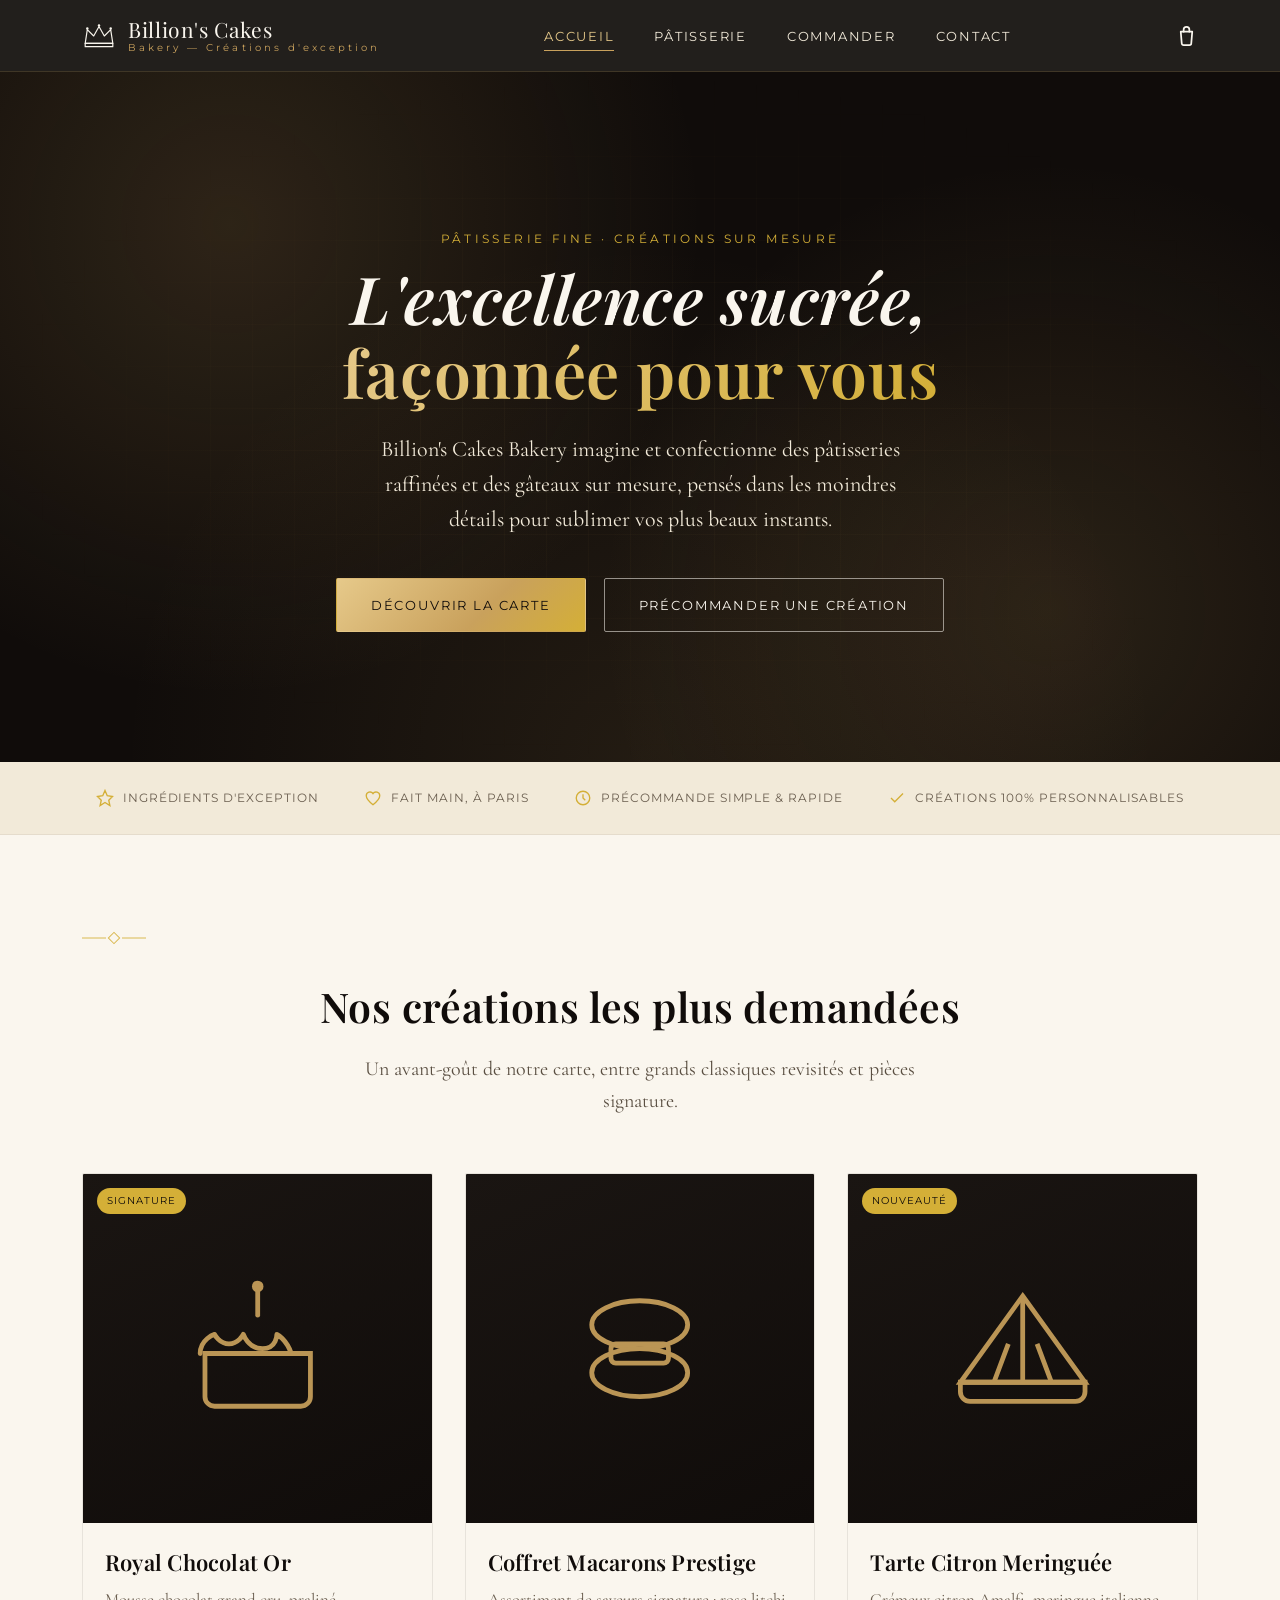
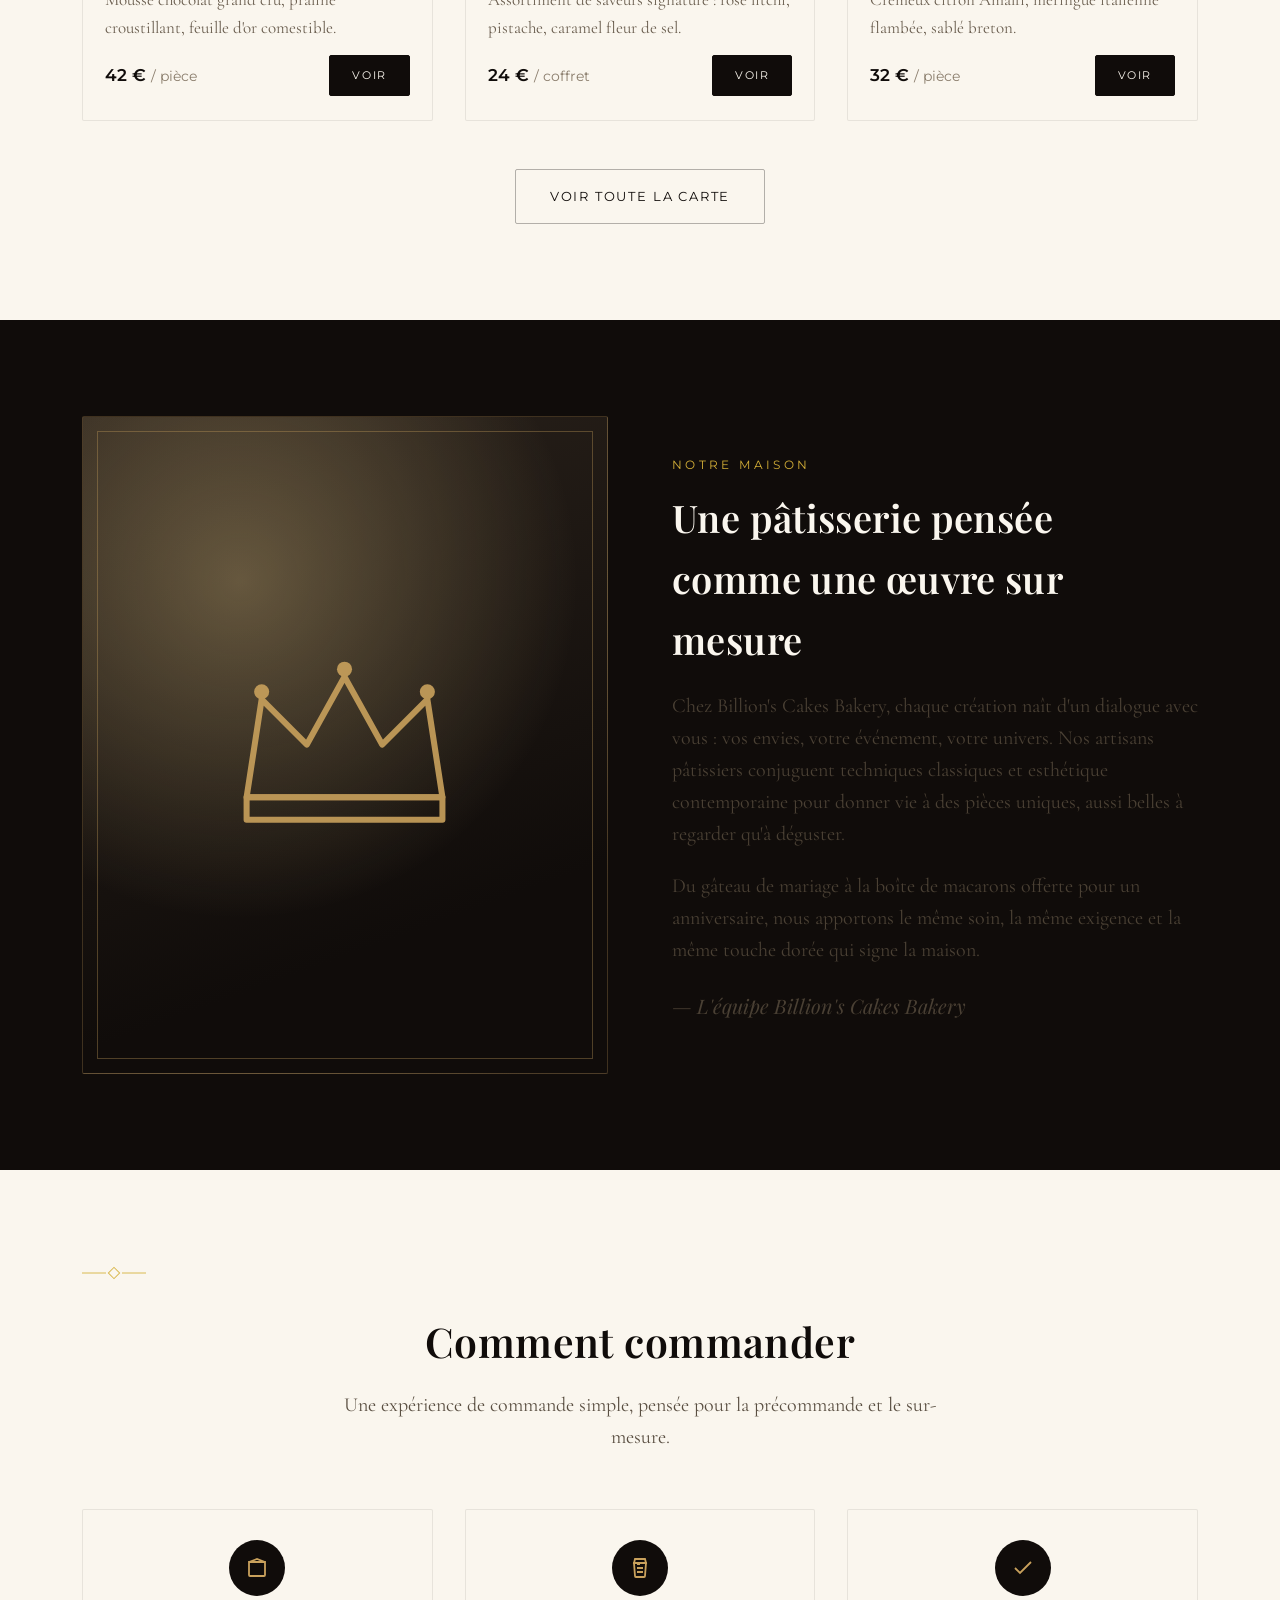
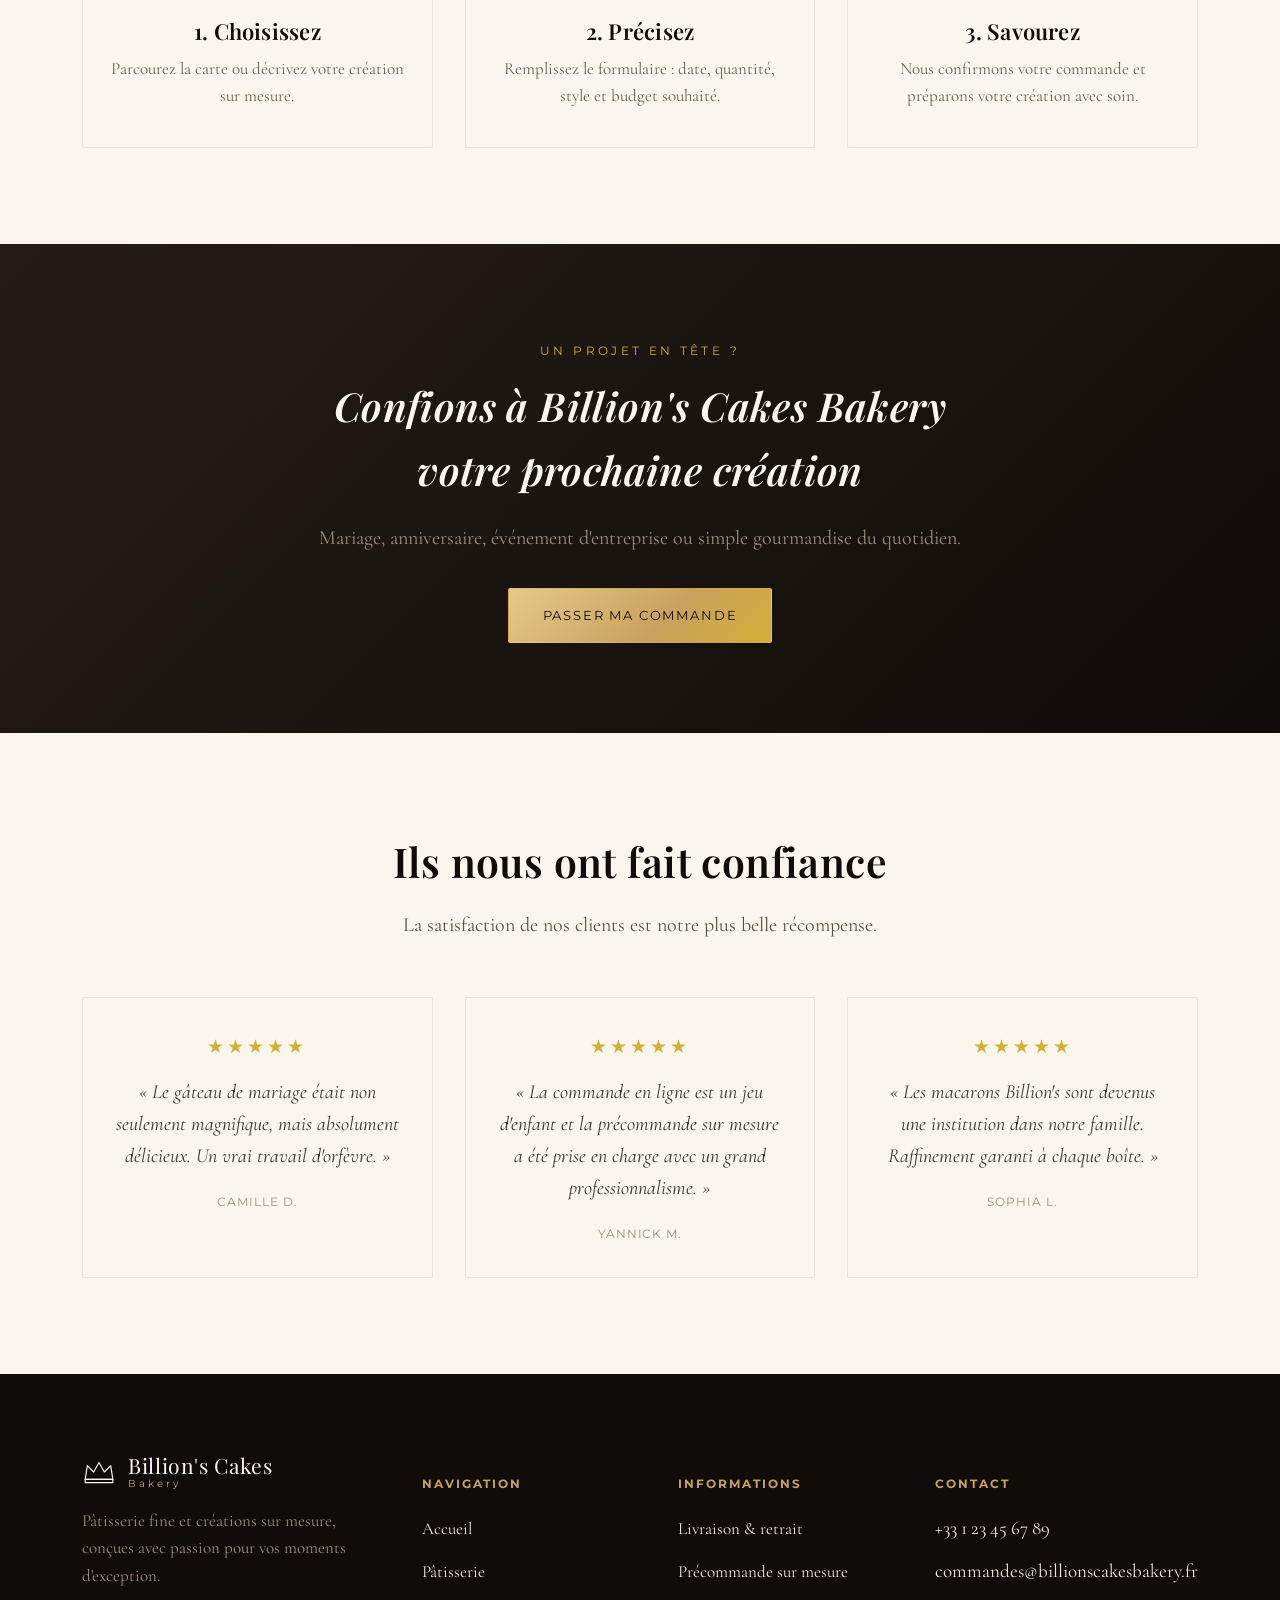
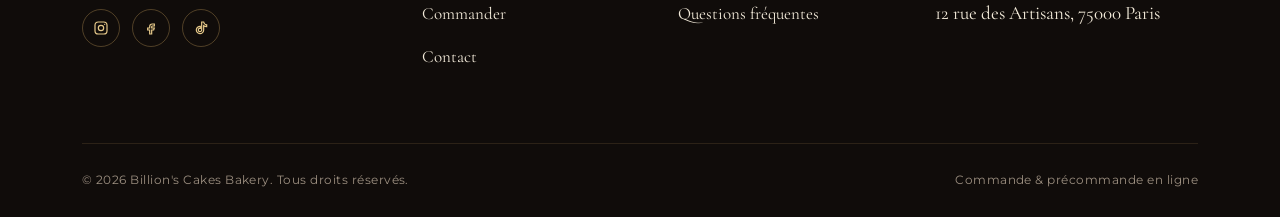
==== index.html @ 83501230 "Création du site Billion's Cakes Bakery Site vitrine et de commande en ligne élégant (noir/or) pour " ====
<!DOCTYPE html>
<html lang="fr">
<head>
<meta charset="UTF-8">
<meta name="viewport" content="width=device-width, initial-scale=1.0">
<title>Billion's Cakes Bakery — Pâtisserie fine & créations sur mesure</title>
<meta name="description" content="Billion's Cakes Bakery : pâtisserie fine, gâteaux sur mesure et précommandes en ligne. Élégance, raffinement et savoir-faire artisanal.">
<link rel="icon" href="data:image/svg+xml,<svg xmlns=%22http://www.w3.org/2000/svg%22 viewBox=%220 0 64 64%22><rect width=%2264%22 height=%2264%22 rx=%2212%22 fill=%22%23100c0a%22/><path d=%22M12 40 15 22l10 10 7-16 7 16 10-10 3 18%22 fill=%22none%22 stroke=%22%23c9a15c%22 stroke-width=%223%22 stroke-linejoin=%22round%22/></svg>">
<link rel="stylesheet" href="css/style.css">
</head>
<body>

<header class="site-header">
  <nav class="nav">
    <a href="index.html" class="logo">
      <svg viewBox="0 0 64 64" fill="none" stroke="currentColor" stroke-width="2.2" stroke-linejoin="round" stroke-linecap="round">
        <path d="M6 46 10 20l12 12 10-18 10 18 12-12 4 26z"/>
        <path d="M6 46h52v6H6z"/>
        <circle cx="10" cy="18" r="2.3" fill="currentColor" stroke="none"/>
        <circle cx="32" cy="12" r="2.3" fill="currentColor" stroke="none"/>
        <circle cx="54" cy="18" r="2.3" fill="currentColor" stroke="none"/>
      </svg>
      <span class="logo-text">Billion's Cakes<span>Bakery — Créations d'exception</span></span>
    </a>
    <ul class="nav-links">
      <li><a href="index.html" class="active">Accueil</a></li>
      <li><a href="menu.html">Pâtisserie</a></li>
      <li><a href="commande.html">Commander</a></li>
      <li><a href="contact.html">Contact</a></li>
    </ul>
    <div class="nav-actions">
      <a href="commande.html" class="cart-link" aria-label="Voir mon panier">
        <svg viewBox="0 0 24 24" fill="none" stroke="currentColor" stroke-width="1.8" stroke-linecap="round" stroke-linejoin="round"><path d="M6 8h12l-1 12a2 2 0 0 1-2 2H9a2 2 0 0 1-2-2L6 8z"/><path d="M9 8V6a3 3 0 0 1 6 0v2"/></svg>
        <span class="cart-badge" data-cart-badge>0</span>
      </a>
      <button class="nav-toggle" aria-label="Ouvrir le menu">
        <svg viewBox="0 0 24 24" fill="none" stroke="currentColor" stroke-width="1.8" stroke-linecap="round"><path d="M4 6h16M4 12h16M4 18h16"/></svg>
      </button>
    </div>
  </nav>
</header>

<section class="hero">
  <div class="hero-inner">
    <span class="eyebrow">Pâtisserie fine · Créations sur mesure</span>
    <h1>L'excellence sucrée,<br><em>façonnée pour vous</em></h1>
    <p class="lead">Billion's Cakes Bakery imagine et confectionne des pâtisseries raffinées et des gâteaux sur mesure, pensés dans les moindres détails pour sublimer vos plus beaux instants.</p>
    <div class="hero-actions">
      <a href="menu.html" class="btn btn-or">Découvrir la carte</a>
      <a href="commande.html" class="btn btn-outline">Précommander une création</a>
    </div>
  </div>
</section>

<div class="trust-bar">
  <div class="container">
    <span class="trust-item">
      <svg viewBox="0 0 24 24" fill="none" stroke="currentColor" stroke-width="1.8"><path d="M12 2 15 9l7 1-5 5 1.5 7L12 18l-6.5 4L7 15 2 10l7-1z"/></svg>
      Ingrédients d'exception
    </span>
    <span class="trust-item">
      <svg viewBox="0 0 24 24" fill="none" stroke="currentColor" stroke-width="1.8"><path d="M12 21c-5-4-9-7.5-9-12a5 5 0 0 1 9-3 5 5 0 0 1 9 3c0 4.5-4 8-9 12z"/></svg>
      Fait main, à Paris
    </span>
    <span class="trust-item">
      <svg viewBox="0 0 24 24" fill="none" stroke="currentColor" stroke-width="1.8"><circle cx="12" cy="12" r="9"/><path d="M12 7v5l3 3"/></svg>
      Précommande simple &amp; rapide
    </span>
    <span class="trust-item">
      <svg viewBox="0 0 24 24" fill="none" stroke="currentColor" stroke-width="1.8"><path d="m4 12 5 5L20 6"/></svg>
      Créations 100% personnalisables
    </span>
  </div>
</div>

<section>
  <div class="container">
    <svg class="flourish" viewBox="0 0 64 14" fill="none" stroke="currentColor" stroke-width="1"><line x1="0" y1="7" x2="24" y2="7"/><rect x="28" y="3" width="8" height="8" transform="rotate(45 32 7)"/><line x1="40" y1="7" x2="64" y2="7"/></svg>
    <h2 class="section-title">Nos créations les plus demandées</h2>
    <p class="section-sub">Un avant-goût de notre carte, entre grands classiques revisités et pièces signature.</p>
    <div class="grid-produits" id="grille-accueil">
      <article class="carte-produit">
        <div class="produit-visuel">
          <span class="produit-tag">Signature</span>
          <svg viewBox="0 0 64 64" fill="none" stroke="currentColor" stroke-width="2"><path d="M10 34h44v18a4 4 0 0 1-4 4H14a4 4 0 0 1-4-4V34z"/><path d="M8 34c0-6 6-8 6-8s2 4 6 4 6-4 6-4 2 6 8 6 6-6 6-6 4 2 6 8" stroke-linecap="round" stroke-linejoin="round"/><path d="M32 18V8" stroke-linecap="round"/><circle cx="32" cy="6" r="2.4" fill="currentColor" stroke="none"/></svg>
        </div>
        <div class="produit-corps">
          <h3>Royal Chocolat Or</h3>
          <p class="produit-desc">Mousse chocolat grand cru, praliné croustillant, feuille d'or comestible.</p>
          <div class="produit-pied">
            <span class="produit-prix">42 € <small style="font-weight:400;color:#8a7d6c;">/ pièce</small></span>
            <a href="menu.html" class="btn btn-noir btn-sm">Voir</a>
          </div>
        </div>
      </article>
      <article class="carte-produit">
        <div class="produit-visuel">
          <svg viewBox="0 0 64 64" fill="none" stroke="currentColor" stroke-width="2"><ellipse cx="32" cy="22" rx="20" ry="10"/><rect x="20" y="30" width="24" height="8" rx="2"/><ellipse cx="32" cy="42" rx="20" ry="10"/></svg>
        </div>
        <div class="produit-corps">
          <h3>Coffret Macarons Prestige</h3>
          <p class="produit-desc">Assortiment de saveurs signature : rose litchi, pistache, caramel fleur de sel.</p>
          <div class="produit-pied">
            <span class="produit-prix">24 € <small style="font-weight:400;color:#8a7d6c;">/ coffret</small></span>
            <a href="menu.html" class="btn btn-noir btn-sm">Voir</a>
          </div>
        </div>
      </article>
      <article class="carte-produit">
        <div class="produit-visuel">
          <span class="produit-tag">Nouveauté</span>
          <svg viewBox="0 0 64 64" fill="none" stroke="currentColor" stroke-width="2"><path d="M32 10 58 46H6L32 10z"/><path d="M6 46h52v4a4 4 0 0 1-4 4H10a4 4 0 0 1-4-4v-4z"/><path d="M32 10v36M20 46l6-16M44 46l-6-16"/></svg>
        </div>
        <div class="produit-corps">
          <h3>Tarte Citron Meringuée</h3>
          <p class="produit-desc">Crémeux citron Amalfi, meringue italienne flambée, sablé breton.</p>
          <div class="produit-pied">
            <span class="produit-prix">32 € <small style="font-weight:400;color:#8a7d6c;">/ pièce</small></span>
            <a href="menu.html" class="btn btn-noir btn-sm">Voir</a>
          </div>
        </div>
      </article>
    </div>
    <div style="text-align:center; margin-top:48px;">
      <a href="menu.html" class="btn btn-outline" style="border-color:rgba(16,12,10,0.3); color:#100c0a;">Voir toute la carte</a>
    </div>
  </div>
</section>

<section class="section-noir">
  <div class="container about-grid">
    <div class="about-visual">
      <svg viewBox="0 0 64 64" fill="none" stroke="currentColor" stroke-width="1.6" stroke-linejoin="round" stroke-linecap="round">
        <path d="M6 46 10 20l12 12 10-18 10 18 12-12 4 26z"/>
        <path d="M6 46h52v6H6z"/>
        <circle cx="10" cy="18" r="2" fill="currentColor" stroke="none"/>
        <circle cx="32" cy="12" r="2" fill="currentColor" stroke="none"/>
        <circle cx="54" cy="18" r="2" fill="currentColor" stroke="none"/>
      </svg>
    </div>
    <div class="about-text">
      <span class="eyebrow">Notre maison</span>
      <h2>Une pâtisserie pensée<br>comme une œuvre sur mesure</h2>
      <p>Chez Billion's Cakes Bakery, chaque création naît d'un dialogue avec vous : vos envies, votre événement, votre univers. Nos artisans pâtissiers conjuguent techniques classiques et esthétique contemporaine pour donner vie à des pièces uniques, aussi belles à regarder qu'à déguster.</p>
      <p>Du gâteau de mariage à la boîte de macarons offerte pour un anniversaire, nous apportons le même soin, la même exigence et la même touche dorée qui signe la maison.</p>
      <p class="signature">— L'équipe Billion's Cakes Bakery</p>
    </div>
  </div>
</section>

<section>
  <div class="container">
    <svg class="flourish" viewBox="0 0 64 14" fill="none" stroke="currentColor" stroke-width="1"><line x1="0" y1="7" x2="24" y2="7"/><rect x="28" y="3" width="8" height="8" transform="rotate(45 32 7)"/><line x1="40" y1="7" x2="64" y2="7"/></svg>
    <h2 class="section-title">Comment commander</h2>
    <p class="section-sub">Une expérience de commande simple, pensée pour la précommande et le sur-mesure.</p>
    <div class="grid-produits">
      <article class="carte-produit" style="text-align:center;">
        <div class="produit-corps" style="align-items:center;">
          <div style="width:56px;height:56px;border-radius:50%;background:var(--noir);display:flex;align-items:center;justify-content:center;margin:8px auto 18px;">
            <svg viewBox="0 0 24 24" width="24" height="24" fill="none" stroke="#c9a15c" stroke-width="1.8"><path d="M4 6h16v13a1 1 0 0 1-1 1H5a1 1 0 0 1-1-1V6z"/><path d="M4 6l8-3 8 3"/></svg>
          </div>
          <h3>1. Choisissez</h3>
          <p class="produit-desc">Parcourez la carte ou décrivez votre création sur mesure.</p>
        </div>
      </article>
      <article class="carte-produit" style="text-align:center;">
        <div class="produit-corps" style="align-items:center;">
          <div style="width:56px;height:56px;border-radius:50%;background:var(--noir);display:flex;align-items:center;justify-content:center;margin:8px auto 18px;">
            <svg viewBox="0 0 24 24" width="24" height="24" fill="none" stroke="#c9a15c" stroke-width="1.8"><path d="M9 12h6M9 16h6M9 8h3"/><path d="M7 3h10l1 4H6l1-4z"/><path d="M6 7h12l-1 13a1 1 0 0 1-1 1H8a1 1 0 0 1-1-1L6 7z"/></svg>
          </div>
          <h3>2. Précisez</h3>
          <p class="produit-desc">Remplissez le formulaire : date, quantité, style et budget souhaité.</p>
        </div>
      </article>
      <article class="carte-produit" style="text-align:center;">
        <div class="produit-corps" style="align-items:center;">
          <div style="width:56px;height:56px;border-radius:50%;background:var(--noir);display:flex;align-items:center;justify-content:center;margin:8px auto 18px;">
            <svg viewBox="0 0 24 24" width="24" height="24" fill="none" stroke="#c9a15c" stroke-width="1.8"><path d="m4 12 5 5L20 6"/></svg>
          </div>
          <h3>3. Savourez</h3>
          <p class="produit-desc">Nous confirmons votre commande et préparons votre création avec soin.</p>
        </div>
      </article>
    </div>
  </div>
</section>

<section class="cta-band">
  <div class="container">
    <span class="eyebrow">Un projet en tête ?</span>
    <h2>Confions à Billion's Cakes Bakery<br>votre prochaine création</h2>
    <p>Mariage, anniversaire, événement d'entreprise ou simple gourmandise du quotidien.</p>
    <a href="commande.html" class="btn btn-or">Passer ma commande</a>
  </div>
</section>

<section>
  <div class="container">
    <h2 class="section-title">Ils nous ont fait confiance</h2>
    <p class="section-sub">La satisfaction de nos clients est notre plus belle récompense.</p>
    <div class="temoignages">
      <div class="temoignage">
        <div class="etoiles">★★★★★</div>
        <p>« Le gâteau de mariage était non seulement magnifique, mais absolument délicieux. Un vrai travail d'orfèvre. »</p>
        <div class="auteur">Camille D.</div>
      </div>
      <div class="temoignage">
        <div class="etoiles">★★★★★</div>
        <p>« La commande en ligne est un jeu d'enfant et la précommande sur mesure a été prise en charge avec un grand professionnalisme. »</p>
        <div class="auteur">Yannick M.</div>
      </div>
      <div class="temoignage">
        <div class="etoiles">★★★★★</div>
        <p>« Les macarons Billion's sont devenus une institution dans notre famille. Raffinement garanti à chaque boîte. »</p>
        <div class="auteur">Sophia L.</div>
      </div>
    </div>
  </div>
</section>

<footer class="site-footer">
  <div class="container">
    <div class="footer-grid">
      <div class="footer-brand">
        <a href="index.html" class="logo">
          <svg viewBox="0 0 64 64" fill="none" stroke="currentColor" stroke-width="2.2" stroke-linejoin="round" stroke-linecap="round">
            <path d="M6 46 10 20l12 12 10-18 10 18 12-12 4 26z"/>
            <path d="M6 46h52v6H6z"/>
          </svg>
          <span class="logo-text">Billion's Cakes<span>Bakery</span></span>
        </a>
        <p>Pâtisserie fine et créations sur mesure, conçues avec passion pour vos moments d'exception.</p>
        <div class="footer-social">
          <a href="#" aria-label="Instagram"><svg viewBox="0 0 24 24" fill="none" stroke="currentColor" stroke-width="1.8"><rect x="3" y="3" width="18" height="18" rx="5"/><circle cx="12" cy="12" r="4"/><circle cx="17.5" cy="6.5" r="1" fill="currentColor" stroke="none"/></svg></a>
          <a href="#" aria-label="Facebook"><svg viewBox="0 0 24 24" fill="none" stroke="currentColor" stroke-width="1.8"><path d="M14 9h3V6h-3a4 4 0 0 0-4 4v2H7v3h3v6h3v-6h3l1-3h-4v-2a1 1 0 0 1 1-1z"/></svg></a>
          <a href="#" aria-label="TikTok"><svg viewBox="0 0 24 24" fill="none" stroke="currentColor" stroke-width="1.8"><path d="M16 3c.5 2.5 2 4 4.5 4.3V10c-1.7 0-3.2-.5-4.5-1.4V15a5.5 5.5 0 1 1-5-5.5v3a2.5 2.5 0 1 0 2 2.4V3h3z"/></svg></a>
        </div>
      </div>
      <div class="footer-col">
        <h5>Navigation</h5>
        <ul>
          <li><a href="index.html">Accueil</a></li>
          <li><a href="menu.html">Pâtisserie</a></li>
          <li><a href="commande.html">Commander</a></li>
          <li><a href="contact.html">Contact</a></li>
        </ul>
      </div>
      <div class="footer-col">
        <h5>Informations</h5>
        <ul>
          <li><a href="commande.html">Livraison &amp; retrait</a></li>
          <li><a href="commande.html">Précommande sur mesure</a></li>
          <li><a href="contact.html">Questions fréquentes</a></li>
        </ul>
      </div>
      <div class="footer-col">
        <h5>Contact</h5>
        <ul>
          <li>+33 1 23 45 67 89</li>
          <li>commandes@billionscakesbakery.fr</li>
          <li>12 rue des Artisans, 75000 Paris</li>
        </ul>
      </div>
    </div>
    <div class="footer-bottom">
      <span>© <span data-annee></span> Billion's Cakes Bakery. Tous droits réservés.</span>
      <span>Commande &amp; précommande en ligne</span>
    </div>
  </div>
</footer>

<script src="js/main.js"></script>
</body>
</html>
---- css/style.css ----
/* =========================================================
   Billion's Cakes Bakery — Feuille de style principale
   Palette : noir profond, or, ivoire — typographie élégante
   ========================================================= */

@import url('https://fonts.googleapis.com/css2?family=Playfair+Display:ital,wght@0,500;0,600;0,700;1,500&family=Cormorant+Garamond:ital,wght@0,400;0,500;0,600;1,400&family=Montserrat:wght@300;400;500;600&display=swap');

:root {
  --noir: #100c0a;
  --noir-doux: #1a1512;
  --noir-carte: #201a16;
  --or: #c9a15c;
  --or-clair: #e6c98a;
  --or-vif: #d4af37;
  --ivoire: #faf6ee;
  --ivoire-doux: #f2ead9;
  --taupe: #9c8f80;
  --ombre: rgba(0, 0, 0, 0.35);

  --police-titre: 'Playfair Display', serif;
  --police-corps: 'Cormorant Garamond', serif;
  --police-ui: 'Montserrat', sans-serif;

  --rayon: 2px;
  --transition: 0.35s cubic-bezier(0.4, 0, 0.2, 1);
}

* { box-sizing: border-box; }

html { scroll-behavior: smooth; }

body {
  margin: 0;
  background: var(--ivoire);
  color: var(--noir);
  font-family: var(--police-corps);
  font-size: 19px;
  line-height: 1.6;
  -webkit-font-smoothing: antialiased;
}

img { max-width: 100%; display: block; }

a { color: inherit; text-decoration: none; }

h1, h2, h3, h4 {
  font-family: var(--police-titre);
  font-weight: 600;
  margin: 0 0 0.5em;
  letter-spacing: 0.01em;
}

p { margin: 0 0 1em; }

.container {
  max-width: 1180px;
  margin: 0 auto;
  padding: 0 32px;
}

.eyebrow {
  display: inline-block;
  font-family: var(--police-ui);
  font-size: 12px;
  letter-spacing: 0.28em;
  text-transform: uppercase;
  color: var(--or-vif);
  margin-bottom: 14px;
}

.flourish {
  width: 64px;
  height: 14px;
  margin: 0 auto 20px;
  opacity: 0.85;
  color: var(--or-vif);
}
.flourish--left { margin: 0 0 20px; }

.section-title {
  font-size: clamp(28px, 3.2vw, 42px);
  text-align: center;
  margin-bottom: 14px;
}
.section-sub {
  text-align: center;
  max-width: 620px;
  margin: 0 auto 56px;
  color: #5a4f42;
  font-size: 20px;
}

section { padding: 96px 0; }

/* ---------- Boutons ---------- */
.btn {
  display: inline-flex;
  align-items: center;
  gap: 10px;
  font-family: var(--police-ui);
  font-size: 13px;
  letter-spacing: 0.14em;
  text-transform: uppercase;
  padding: 16px 34px;
  border: 1px solid transparent;
  border-radius: var(--rayon);
  cursor: pointer;
  transition: var(--transition);
  white-space: nowrap;
}
.btn-or {
  background: linear-gradient(135deg, var(--or-clair), var(--or) 60%, var(--or-vif));
  color: var(--noir);
}
.btn-or:hover { transform: translateY(-2px); box-shadow: 0 14px 28px -12px rgba(201,161,92,0.55); }

.btn-outline {
  background: transparent;
  border-color: rgba(250,246,238,0.55);
  color: var(--ivoire);
}
.btn-outline:hover { background: rgba(250,246,238,0.1); border-color: var(--ivoire); }

.btn-noir {
  background: var(--noir);
  color: var(--ivoire);
  border-color: var(--noir);
}
.btn-noir:hover { background: var(--noir-doux); transform: translateY(-2px); }

.btn-sm { padding: 11px 22px; font-size: 11px; }
.btn-full { width: 100%; justify-content: center; }
.btn[disabled] { opacity: 0.45; cursor: not-allowed; transform: none !important; }

/* ---------- Header / Navigation ---------- */
.site-header {
  position: sticky;
  top: 0;
  z-index: 100;
  background: rgba(16, 12, 10, 0.92);
  backdrop-filter: blur(10px);
  border-bottom: 1px solid rgba(201,161,92,0.18);
}
.nav {
  display: flex;
  align-items: center;
  justify-content: space-between;
  padding: 18px 32px;
  max-width: 1180px;
  margin: 0 auto;
}
.logo {
  display: flex;
  align-items: center;
  gap: 12px;
  color: var(--ivoire);
}
.logo svg { width: 34px; height: 34px; flex-shrink: 0; }
.logo-text {
  font-family: var(--police-titre);
  font-size: 21px;
  letter-spacing: 0.03em;
  line-height: 1.05;
}
.logo-text span {
  display: block;
  font-family: var(--police-ui);
  font-size: 9.5px;
  letter-spacing: 0.32em;
  color: var(--or);
  margin-top: 3px;
}

.nav-links {
  display: flex;
  align-items: center;
  gap: 40px;
  list-style: none;
  margin: 0;
  padding: 0;
}
.nav-links a {
  font-family: var(--police-ui);
  font-size: 12.5px;
  letter-spacing: 0.14em;
  text-transform: uppercase;
  color: var(--ivoire-doux);
  padding: 6px 0;
  border-bottom: 1px solid transparent;
  transition: var(--transition);
}
.nav-links a:hover,
.nav-links a.active { color: var(--or-clair); border-color: var(--or); }

.nav-actions { display: flex; align-items: center; gap: 22px; }

.cart-link {
  position: relative;
  display: flex;
  align-items: center;
  color: var(--ivoire);
}
.cart-link svg { width: 23px; height: 23px; }
.cart-badge {
  position: absolute;
  top: -8px;
  right: -10px;
  background: var(--or-vif);
  color: var(--noir);
  font-family: var(--police-ui);
  font-size: 10.5px;
  font-weight: 600;
  min-width: 18px;
  height: 18px;
  border-radius: 50%;
  display: flex;
  align-items: center;
  justify-content: center;
  padding: 0 3px;
}

.nav-toggle {
  display: none;
  background: none;
  border: none;
  color: var(--ivoire);
  cursor: pointer;
  padding: 4px;
}
.nav-toggle svg { width: 26px; height: 26px; }

/* ---------- Hero ---------- */
.hero {
  position: relative;
  background: var(--noir);
  color: var(--ivoire);
  padding: 150px 0 130px;
  overflow: hidden;
  text-align: center;
}
.hero::before {
  content: "";
  position: absolute;
  inset: 0;
  background:
    radial-gradient(circle at 18% 22%, rgba(201,161,92,0.16), transparent 40%),
    radial-gradient(circle at 82% 78%, rgba(201,161,92,0.14), transparent 38%),
    radial-gradient(circle at 50% 100%, rgba(201,161,92,0.10), transparent 55%);
  pointer-events: none;
}
.hero::after {
  content: "";
  position: absolute;
  inset: 0;
  background-image:
    linear-gradient(rgba(201,161,92,0.05) 1px, transparent 1px),
    linear-gradient(90deg, rgba(201,161,92,0.05) 1px, transparent 1px);
  background-size: 42px 42px;
  mask-image: radial-gradient(ellipse at center, black 0%, transparent 72%);
  pointer-events: none;
}
.hero-inner { position: relative; z-index: 1; max-width: 780px; margin: 0 auto; padding: 0 32px; }
.hero h1 {
  font-size: clamp(38px, 6vw, 66px);
  font-style: italic;
  line-height: 1.12;
  margin-bottom: 22px;
}
.hero h1 em {
  font-style: normal;
  color: var(--or-clair);
  background: linear-gradient(120deg, var(--or-clair), var(--or-vif));
  -webkit-background-clip: text;
  background-clip: text;
  -webkit-text-fill-color: transparent;
}
.hero p.lead {
  font-size: 22px;
  color: var(--ivoire-doux);
  max-width: 560px;
  margin: 0 auto 40px;
}
.hero-actions { display: flex; gap: 18px; justify-content: center; flex-wrap: wrap; }

/* ---------- Bandeau confiance ---------- */
.trust-bar {
  background: var(--ivoire-doux);
  border-bottom: 1px solid rgba(16,12,10,0.06);
  padding: 26px 0;
}
.trust-bar .container {
  display: flex;
  justify-content: space-around;
  flex-wrap: wrap;
  gap: 18px;
  text-align: center;
}
.trust-item {
  font-family: var(--police-ui);
  font-size: 12px;
  letter-spacing: 0.08em;
  text-transform: uppercase;
  color: #6b5f50;
  display: flex;
  align-items: center;
  gap: 9px;
}
.trust-item svg { width: 18px; height: 18px; color: var(--or-vif); flex-shrink: 0; }

/* ---------- Section alternée sombre ---------- */
.section-noir { background: var(--noir); color: var(--ivoire); }
.section-noir .section-sub { color: var(--taupe); }

/* ---------- Grille "à propos" ---------- */
.about-grid {
  display: grid;
  grid-template-columns: 1fr 1fr;
  gap: 64px;
  align-items: center;
}
.about-visual {
  aspect-ratio: 4/5;
  border-radius: var(--rayon);
  background:
    radial-gradient(circle at 30% 25%, rgba(230,201,138,0.35), transparent 55%),
    linear-gradient(160deg, #2a221b, #100c0a 75%);
  border: 1px solid rgba(201,161,92,0.25);
  display: flex;
  align-items: center;
  justify-content: center;
  position: relative;
  overflow: hidden;
}
.about-visual svg { width: 46%; color: var(--or); opacity: 0.9; }
.about-visual::after {
  content: "";
  position: absolute;
  inset: 14px;
  border: 1px solid rgba(201,161,92,0.35);
}
.about-text h2 { font-size: clamp(26px, 3vw, 38px); }
.about-text p { color: #4a4034; font-size: 20px; }
.signature {
  font-family: var(--police-titre);
  font-style: italic;
  font-size: 24px;
  color: var(--or-vif);
  margin-top: 24px;
}

/* ---------- Cartes produits ---------- */
.grid-produits {
  display: grid;
  grid-template-columns: repeat(auto-fill, minmax(270px, 1fr));
  gap: 32px;
}
.carte-produit {
  background: var(--ivoire);
  border: 1px solid rgba(16,12,10,0.08);
  border-radius: var(--rayon);
  overflow: hidden;
  transition: var(--transition);
  display: flex;
  flex-direction: column;
}
.carte-produit:hover { transform: translateY(-6px); box-shadow: 0 24px 40px -22px rgba(16,12,10,0.35); }
.produit-visuel {
  aspect-ratio: 1/1;
  background: linear-gradient(155deg, var(--noir-doux), var(--noir));
  display: flex;
  align-items: center;
  justify-content: center;
  position: relative;
}
.produit-visuel svg { width: 44%; color: var(--or); opacity: 0.92; }
.produit-tag {
  position: absolute;
  top: 14px;
  left: 14px;
  background: var(--or-vif);
  color: var(--noir);
  font-family: var(--police-ui);
  font-size: 10px;
  letter-spacing: 0.1em;
  text-transform: uppercase;
  padding: 5px 10px;
  border-radius: 20px;
}
.produit-corps { padding: 22px 22px 24px; display: flex; flex-direction: column; flex: 1; }
.produit-corps h3 { font-size: 22px; margin-bottom: 6px; }
.produit-desc { color: #6b5f50; font-size: 17px; flex: 1; margin-bottom: 14px; }
.produit-pied { display: flex; align-items: center; justify-content: space-between; gap: 12px; }
.produit-prix { font-family: var(--police-ui); font-size: 17px; font-weight: 600; color: var(--noir); }

/* ---------- Filtres carte ---------- */
.filtres {
  display: flex;
  gap: 10px;
  flex-wrap: wrap;
  justify-content: center;
  margin-bottom: 48px;
}
.filtre-btn {
  font-family: var(--police-ui);
  font-size: 12px;
  letter-spacing: 0.1em;
  text-transform: uppercase;
  padding: 10px 22px;
  border: 1px solid rgba(16,12,10,0.18);
  border-radius: 30px;
  background: transparent;
  cursor: pointer;
  transition: var(--transition);
  color: var(--noir);
}
.filtre-btn:hover { border-color: var(--or-vif); }
.filtre-btn.active { background: var(--noir); color: var(--ivoire); border-color: var(--noir); }

/* ---------- Bandeau CTA ---------- */
.cta-band {
  background: linear-gradient(135deg, #241d16, var(--noir));
  color: var(--ivoire);
  text-align: center;
  padding: 90px 0;
}
.cta-band h2 { font-size: clamp(28px, 3.4vw, 40px); font-style: italic; }
.cta-band p { color: var(--taupe); font-size: 20px; margin-bottom: 34px; }

/* ---------- Témoignages ---------- */
.temoignages { display: grid; grid-template-columns: repeat(3, 1fr); gap: 32px; }
.temoignage {
  background: var(--ivoire);
  border: 1px solid rgba(16,12,10,0.08);
  padding: 34px 30px;
  border-radius: var(--rayon);
  text-align: center;
}
.temoignage .etoiles { color: var(--or-vif); margin-bottom: 14px; letter-spacing: 3px; }
.temoignage p { font-size: 20px; font-style: italic; color: #3d352b; }
.temoignage .auteur { font-family: var(--police-ui); font-size: 12px; letter-spacing: 0.08em; text-transform: uppercase; color: var(--taupe); margin-top: 16px; }

/* ---------- Page héros secondaire ---------- */
.page-hero {
  background: var(--noir);
  color: var(--ivoire);
  padding: 110px 0 70px;
  text-align: center;
  position: relative;
  overflow: hidden;
}
.page-hero::before {
  content: "";
  position: absolute;
  inset: 0;
  background: radial-gradient(circle at 50% 0%, rgba(201,161,92,0.18), transparent 60%);
}
.page-hero .container { position: relative; z-index: 1; }
.page-hero h1 { font-size: clamp(32px, 5vw, 50px); font-style: italic; }
.page-hero p { color: var(--taupe); font-size: 20px; max-width: 560px; margin: 0 auto; }
.fil-ariane { font-family: var(--police-ui); font-size: 11px; letter-spacing: 0.14em; text-transform: uppercase; color: var(--or); margin-bottom: 18px; }

/* ---------- Formulaires ---------- */
.form-panel {
  background: var(--ivoire);
  border: 1px solid rgba(16,12,10,0.08);
  border-radius: var(--rayon);
  padding: 46px;
}
.form-panel h3 { font-size: 26px; margin-bottom: 6px; }
.form-panel .form-note { color: #6b5f50; font-size: 17px; margin-bottom: 30px; }

.champ { margin-bottom: 24px; }
.champ label {
  display: block;
  font-family: var(--police-ui);
  font-size: 11.5px;
  letter-spacing: 0.1em;
  text-transform: uppercase;
  color: #4a4034;
  margin-bottom: 9px;
}
.champ .req { color: var(--or-vif); }
.champ input,
.champ select,
.champ textarea {
  width: 100%;
  font-family: var(--police-corps);
  font-size: 18px;
  padding: 13px 16px;
  border: 1px solid rgba(16,12,10,0.18);
  border-radius: var(--rayon);
  background: #fff;
  color: var(--noir);
  transition: var(--transition);
}
.champ textarea { resize: vertical; min-height: 110px; }
.champ input:focus,
.champ select:focus,
.champ textarea:focus {
  outline: none;
  border-color: var(--or-vif);
  box-shadow: 0 0 0 3px rgba(201,161,92,0.18);
}
.ligne-champs { display: grid; grid-template-columns: 1fr 1fr; gap: 20px; }
.champ-radio-group { display: flex; gap: 14px; flex-wrap: wrap; }
.champ-radio {
  flex: 1;
  min-width: 140px;
  border: 1px solid rgba(16,12,10,0.18);
  border-radius: var(--rayon);
  padding: 14px 16px;
  cursor: pointer;
  transition: var(--transition);
  display: flex;
  align-items: center;
  gap: 10px;
}
.champ-radio:hover { border-color: var(--or); }
.champ-radio input { width: auto; }
.champ-radio.selected { border-color: var(--or-vif); background: rgba(201,161,92,0.08); }

/* ---------- Onglets commande ---------- */
.onglets {
  display: flex;
  gap: 4px;
  background: var(--ivoire-doux);
  border-radius: 30px;
  padding: 5px;
  max-width: 460px;
  margin: 0 auto 50px;
}
.onglet-btn {
  flex: 1;
  text-align: center;
  padding: 13px 18px;
  border-radius: 26px;
  border: none;
  background: transparent;
  cursor: pointer;
  font-family: var(--police-ui);
  font-size: 12.5px;
  letter-spacing: 0.08em;
  text-transform: uppercase;
  transition: var(--transition);
  color: #5a4f42;
}
.onglet-btn.active { background: var(--noir); color: var(--ivoire); }
.onglet-panel { display: none; }
.onglet-panel.active { display: block; }

/* ---------- Panier ---------- */
.panier-liste { border-top: 1px solid rgba(16,12,10,0.1); }
.panier-item {
  display: flex;
  align-items: center;
  gap: 18px;
  padding: 20px 0;
  border-bottom: 1px solid rgba(16,12,10,0.1);
}
.panier-item-icone {
  width: 58px; height: 58px; border-radius: var(--rayon);
  background: linear-gradient(155deg, var(--noir-doux), var(--noir));
  display: flex; align-items: center; justify-content: center; flex-shrink: 0;
}
.panier-item-icone svg { width: 30px; height: 30px; color: var(--or); }
.panier-item-info { flex: 1; }
.panier-item-info h4 { margin: 0 0 3px; font-size: 19px; }
.panier-item-info span { color: #8a7d6c; font-family: var(--police-ui); font-size: 12.5px; }
.panier-qte { display: flex; align-items: center; gap: 10px; }
.panier-qte button {
  width: 28px; height: 28px; border-radius: 50%; border: 1px solid rgba(16,12,10,0.2);
  background: #fff; cursor: pointer; font-size: 16px; line-height: 1;
  display: flex; align-items: center; justify-content: center;
}
.panier-prix { font-family: var(--police-ui); font-weight: 600; min-width: 80px; text-align: right; }
.panier-retirer { color: #b23b3b; font-size: 12px; font-family: var(--police-ui); text-transform: uppercase; letter-spacing: 0.06em; cursor: pointer; background: none; border: none; margin-left: 10px; }
.panier-vide { text-align: center; padding: 60px 20px; color: #8a7d6c; }
.panier-vide svg { width: 56px; height: 56px; color: var(--or); margin: 0 auto 18px; opacity: 0.6; }

.recap-total { display: flex; justify-content: space-between; align-items: baseline; padding: 22px 0; font-family: var(--police-ui); }
.recap-total .label { text-transform: uppercase; font-size: 13px; letter-spacing: 0.1em; color: #5a4f42; }
.recap-total .valeur { font-size: 26px; font-weight: 600; color: var(--noir); }

/* ---------- Bloc info page commande ---------- */
.info-laterale {
  background: var(--noir);
  color: var(--ivoire);
  border-radius: var(--rayon);
  padding: 40px 34px;
}
.info-laterale h4 { color: var(--or-clair); font-size: 20px; }
.info-laterale ul { list-style: none; padding: 0; margin: 20px 0; }
.info-laterale li { display: flex; gap: 12px; margin-bottom: 16px; font-size: 17px; color: var(--ivoire-doux); }
.info-laterale li svg { width: 20px; height: 20px; color: var(--or); flex-shrink: 0; margin-top: 2px; }

/* ---------- Grille contact ---------- */
.contact-grid { display: grid; grid-template-columns: 0.9fr 1.1fr; gap: 60px; }
.contact-info-item { display: flex; gap: 16px; margin-bottom: 30px; }
.contact-info-item .picto {
  width: 46px; height: 46px; border-radius: 50%; background: var(--noir);
  display: flex; align-items: center; justify-content: center; flex-shrink: 0;
}
.contact-info-item .picto svg { width: 20px; height: 20px; color: var(--or); }
.contact-info-item h4 { font-size: 18px; margin-bottom: 4px; font-family: var(--police-ui); letter-spacing: 0.03em; }
.contact-info-item p { color: #6b5f50; font-size: 18px; margin: 0; }

.map-bloc {
  margin-top: 10px;
  aspect-ratio: 16/8;
  border-radius: var(--rayon);
  background:
    repeating-linear-gradient(45deg, rgba(201,161,92,0.08) 0 2px, transparent 2px 14px),
    var(--noir-doux);
  border: 1px solid rgba(201,161,92,0.25);
  display: flex; align-items: center; justify-content: center;
  color: var(--or);
  font-family: var(--police-ui);
  font-size: 12px;
  letter-spacing: 0.1em;
  text-transform: uppercase;
  gap: 10px;
}
.map-bloc svg { width: 20px; height: 20px; }

/* ---------- Message succès ---------- */
.msg-succes {
  display: none;
  background: #eaf3ea;
  border: 1px solid #bcd9bc;
  color: #2f5c31;
  padding: 16px 20px;
  border-radius: var(--rayon);
  font-family: var(--police-ui);
  font-size: 14px;
  margin-bottom: 24px;
}
.msg-succes.visible { display: block; }

/* ---------- Footer ---------- */
.site-footer { background: var(--noir); color: var(--ivoire-doux); padding: 80px 0 28px; }
.footer-grid { display: grid; grid-template-columns: 1.4fr 1fr 1fr 1.2fr; gap: 48px; margin-bottom: 60px; }
.footer-brand .logo { margin-bottom: 18px; }
.footer-brand p { color: var(--taupe); font-size: 17px; max-width: 300px; }
.footer-col h5 { font-family: var(--police-ui); font-size: 12px; letter-spacing: 0.16em; text-transform: uppercase; color: var(--or); margin-bottom: 20px; }
.footer-col ul { list-style: none; margin: 0; padding: 0; }
.footer-col li { margin-bottom: 12px; }
.footer-col a { color: var(--ivoire-doux); font-size: 17px; transition: var(--transition); }
.footer-col a:hover { color: var(--or-clair); }
.footer-social { display: flex; gap: 12px; margin-top: 20px; }
.footer-social a {
  width: 38px; height: 38px; border-radius: 50%; border: 1px solid rgba(201,161,92,0.35);
  display: flex; align-items: center; justify-content: center; transition: var(--transition);
}
.footer-social a:hover { background: var(--or-vif); border-color: var(--or-vif); }
.footer-social a:hover svg { color: var(--noir); }
.footer-social svg { width: 16px; height: 16px; color: var(--or-clair); }
.footer-bottom {
  border-top: 1px solid rgba(201,161,92,0.15);
  padding-top: 26px;
  display: flex;
  justify-content: space-between;
  flex-wrap: wrap;
  gap: 10px;
  font-family: var(--police-ui);
  font-size: 12px;
  color: var(--taupe);
  letter-spacing: 0.04em;
}

/* ---------- Responsive ---------- */
@media (max-width: 940px) {
  .about-grid, .contact-grid { grid-template-columns: 1fr; }
  .footer-grid { grid-template-columns: 1fr 1fr; }
  .temoignages { grid-template-columns: 1fr; }
}

@media (max-width: 760px) {
  .nav-links { position: fixed; top: 74px; left: 0; right: 0; background: var(--noir); flex-direction: column; padding: 24px 32px; gap: 22px; border-bottom: 1px solid rgba(201,161,92,0.18); transform: translateY(-130%); transition: var(--transition); }
  .nav-links.open { transform: translateY(0); }
  .nav-toggle { display: block; }
  .ligne-champs { grid-template-columns: 1fr; }
  section { padding: 64px 0; }
  .form-panel { padding: 30px 22px; }
  .footer-grid { grid-template-columns: 1fr; gap: 36px; }
  .footer-bottom { flex-direction: column; text-align: center; }
}
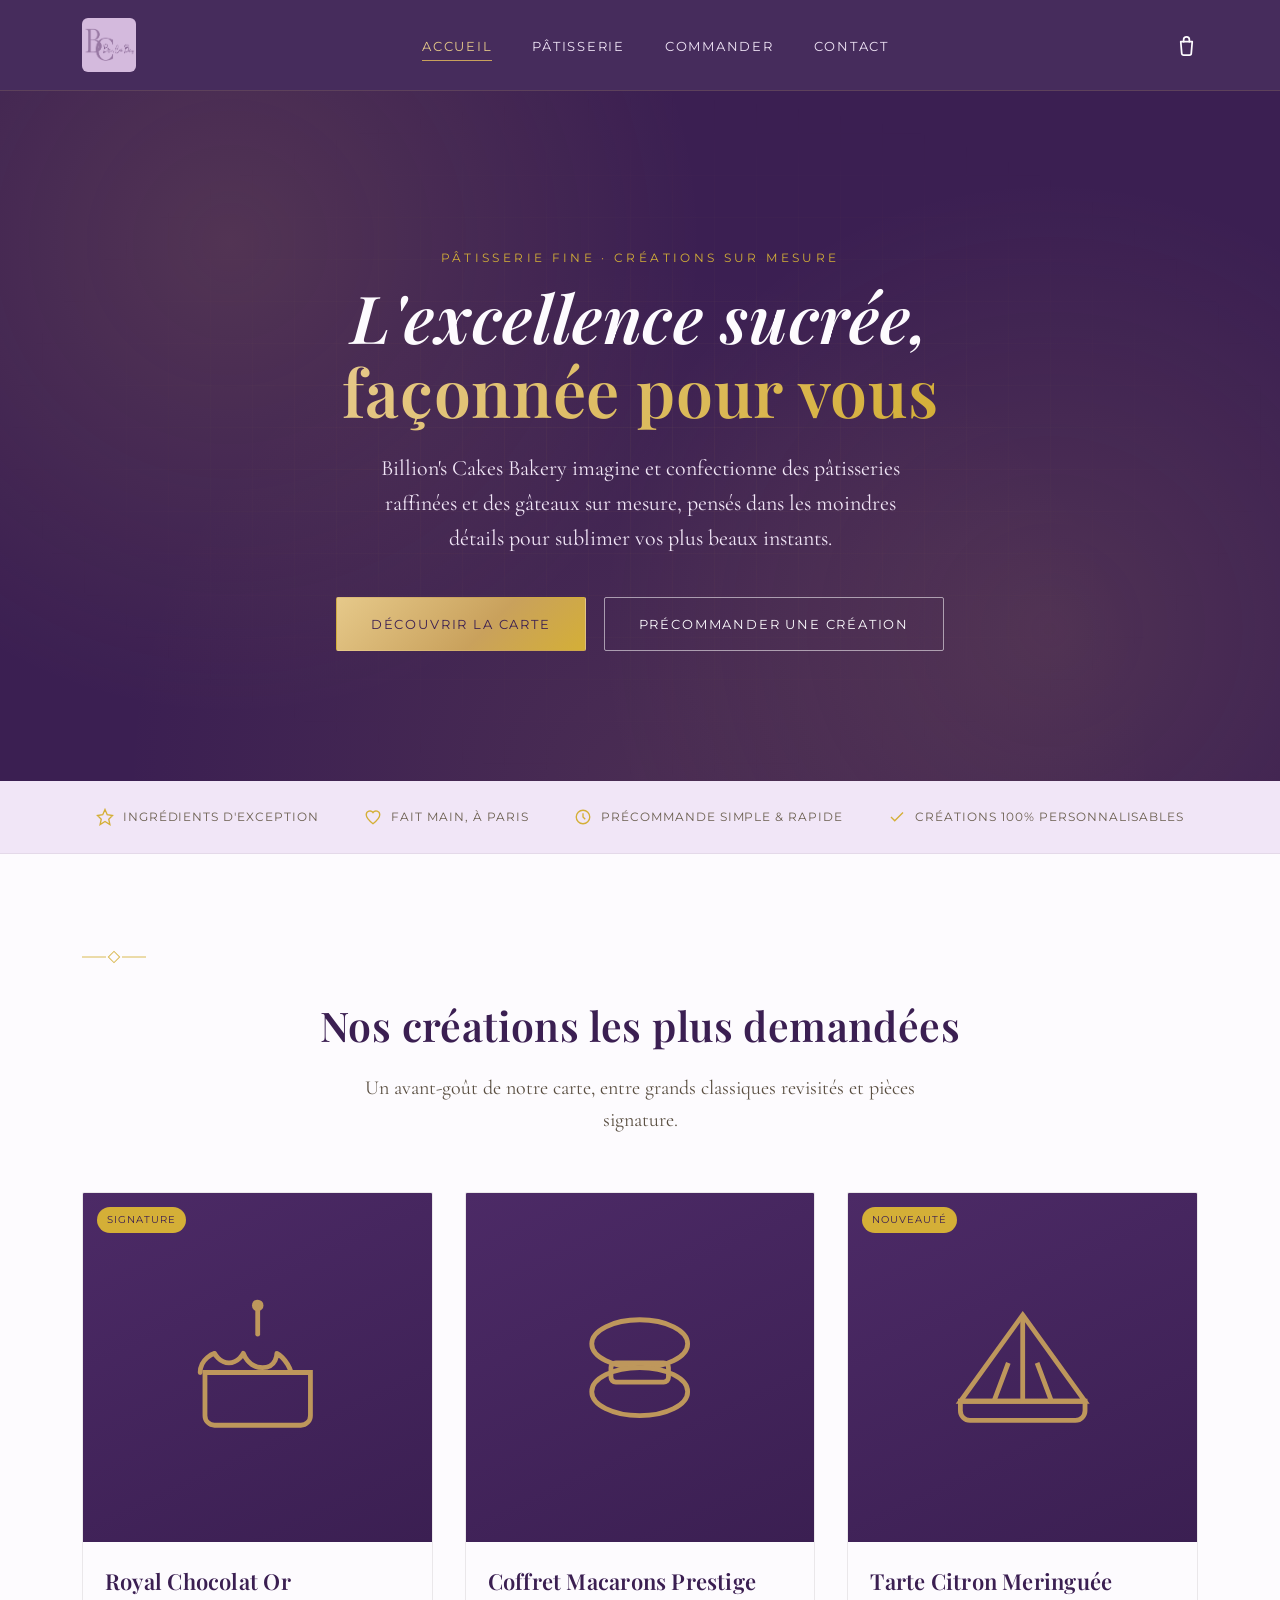
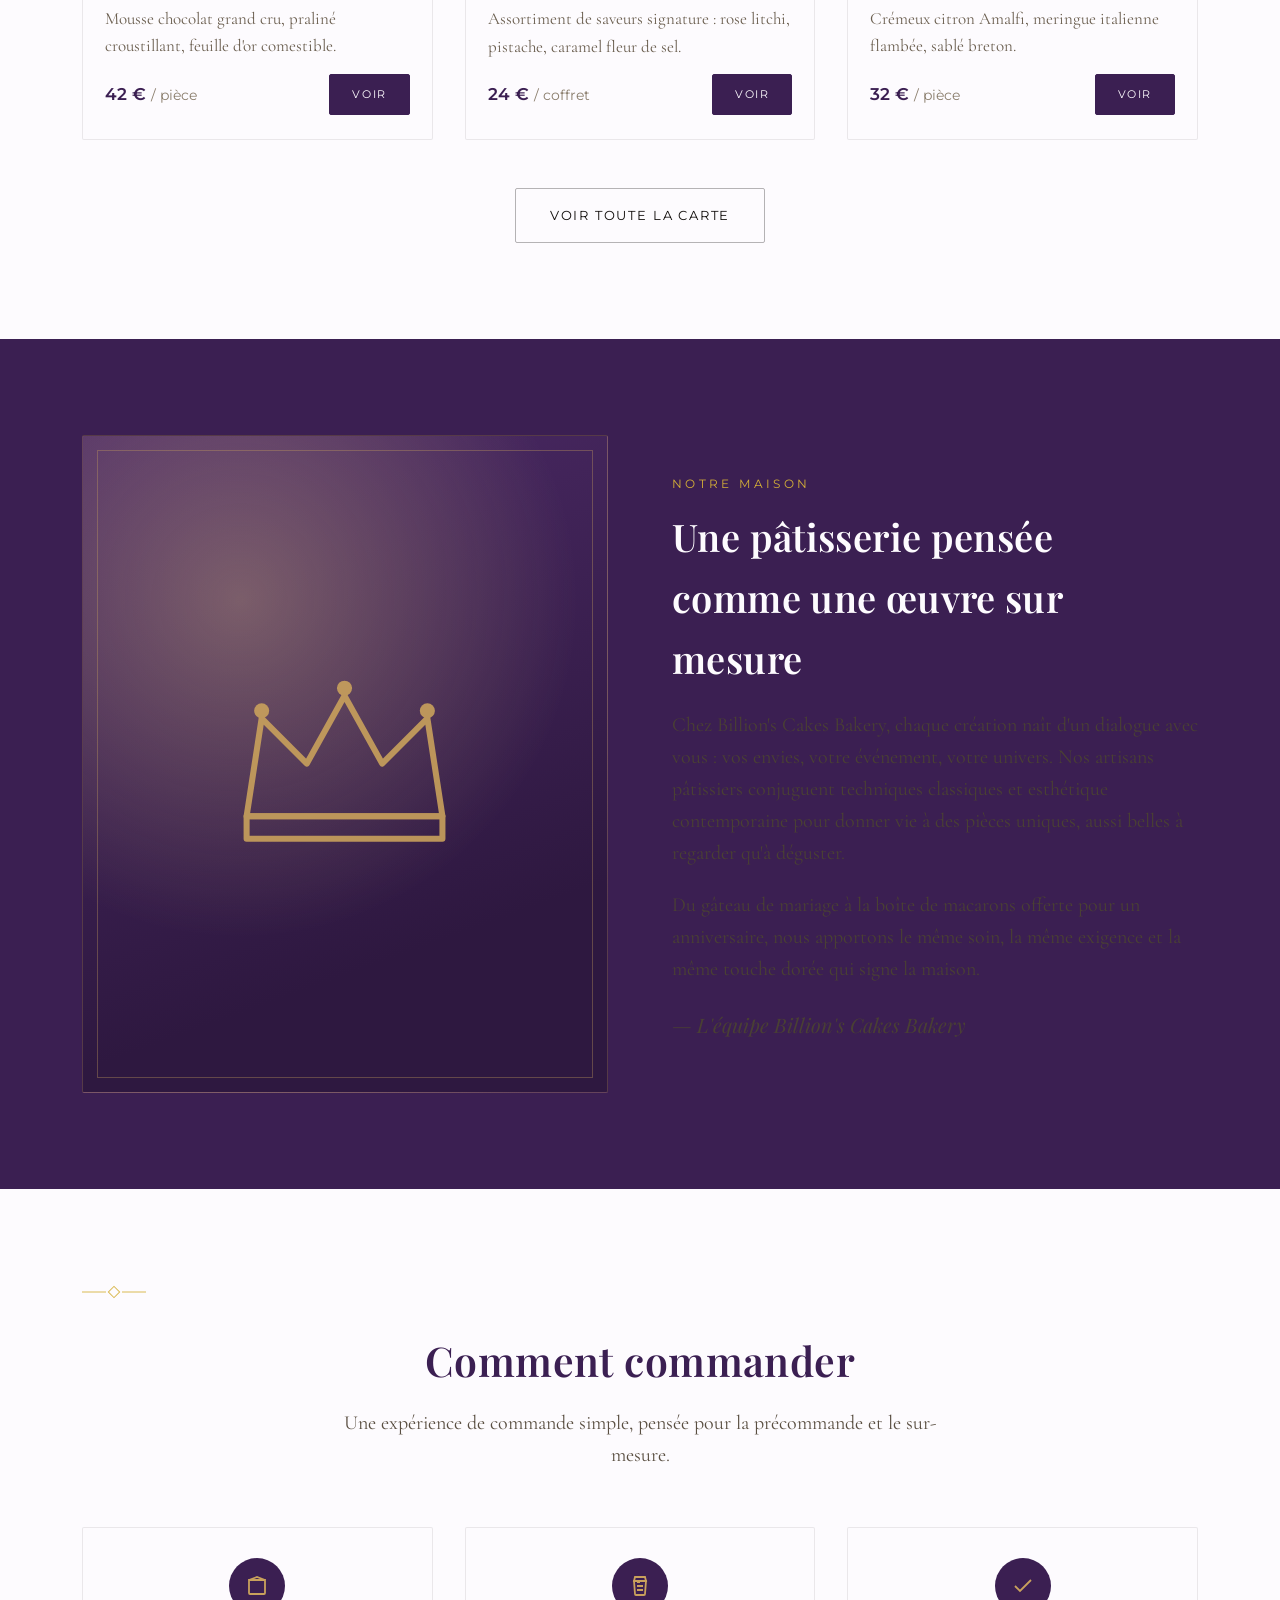
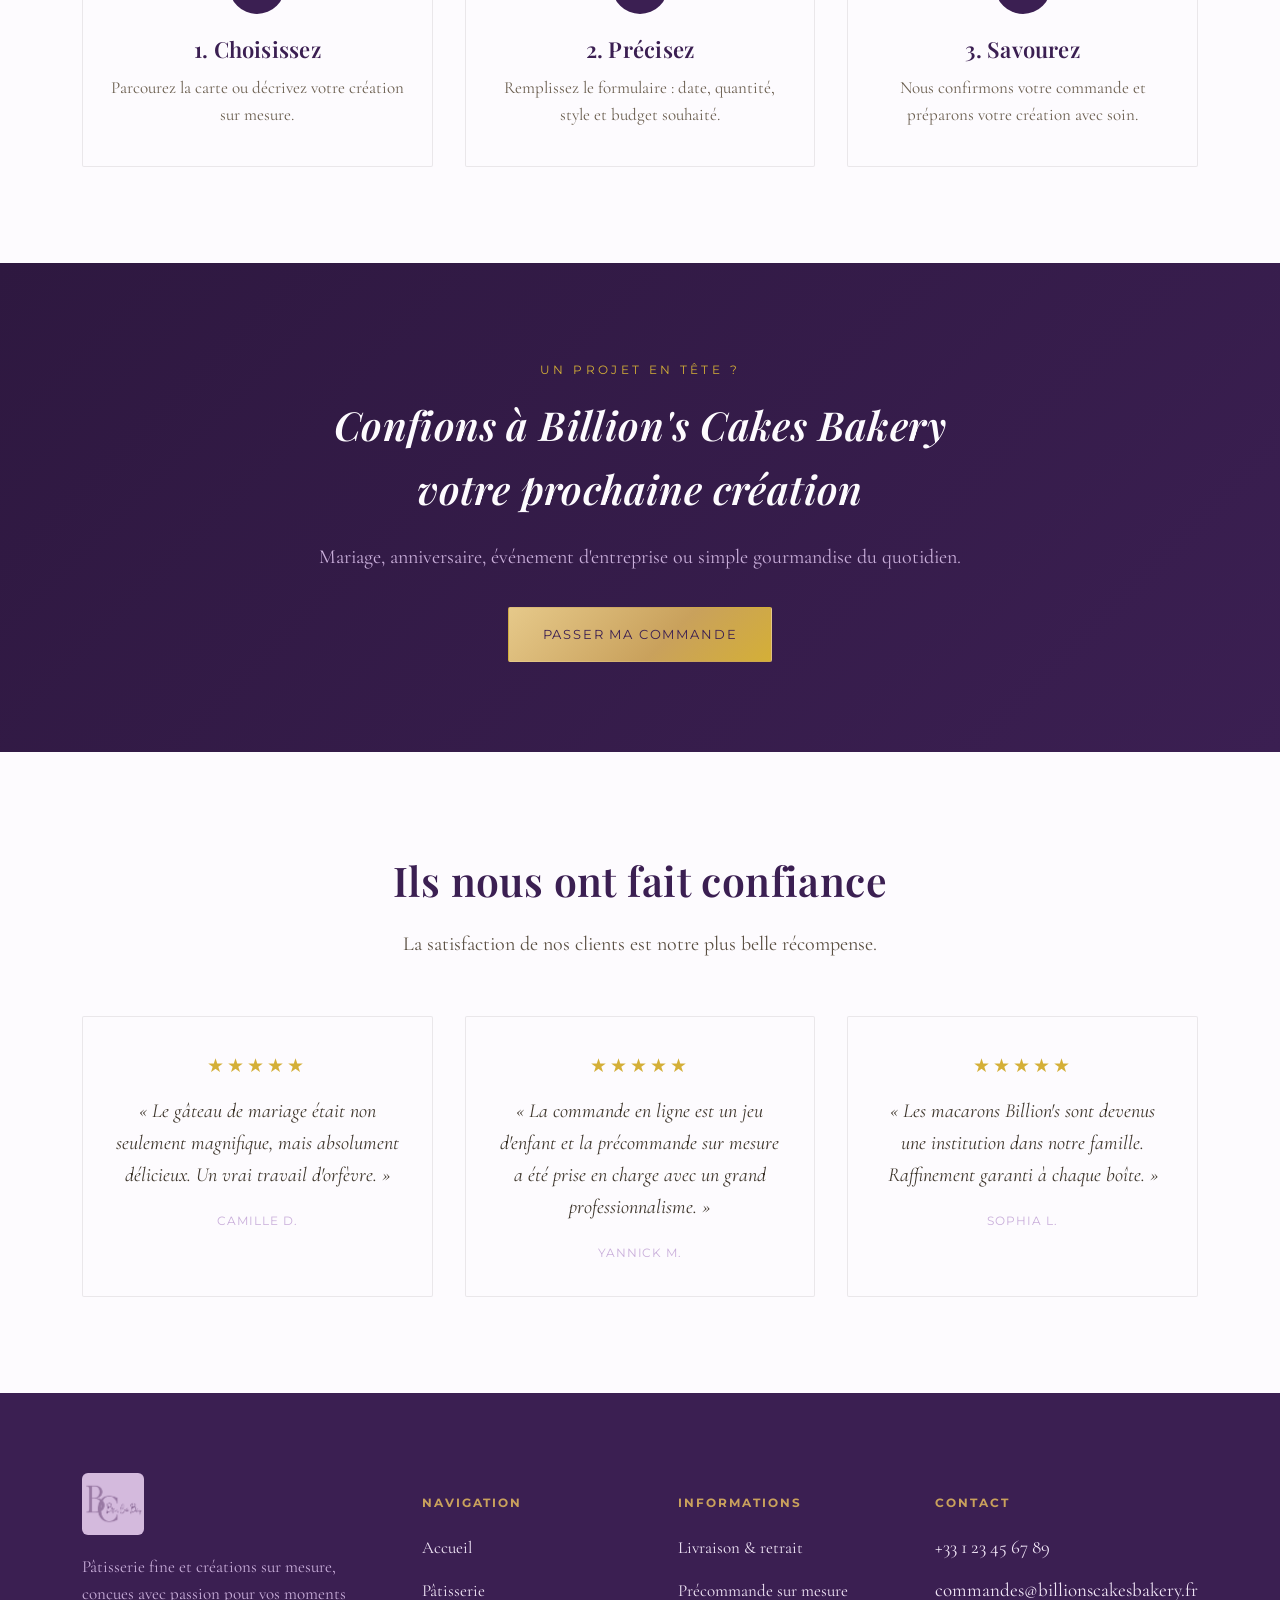
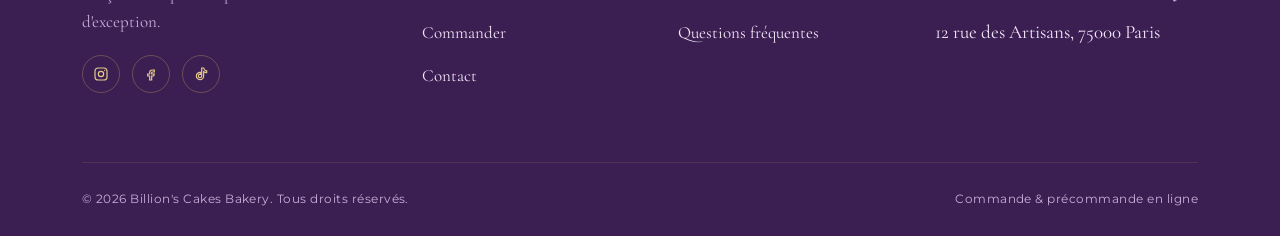
==== commit 68c0aa8e: "Intègre le vrai logo et la palette violet/lilas/blanc/or - Remplace le monogramme SVG par le logo fo" ====
--- a/index.html
+++ b/index.html
@@ -5,7 +5,7 @@
 <meta name="viewport" content="width=device-width, initial-scale=1.0">
 <title>Billion's Cakes Bakery — Pâtisserie fine & créations sur mesure</title>
 <meta name="description" content="Billion's Cakes Bakery : pâtisserie fine, gâteaux sur mesure et précommandes en ligne. Élégance, raffinement et savoir-faire artisanal.">
-<link rel="icon" href="data:image/svg+xml,<svg xmlns=%22http://www.w3.org/2000/svg%22 viewBox=%220 0 64 64%22><rect width=%2264%22 height=%2264%22 rx=%2212%22 fill=%22%23100c0a%22/><path d=%22M12 40 15 22l10 10 7-16 7 16 10-10 3 18%22 fill=%22none%22 stroke=%22%23c9a15c%22 stroke-width=%223%22 stroke-linejoin=%22round%22/></svg>">
+<link rel="icon" type="image/png" href="assets/logo.png">
 <link rel="stylesheet" href="css/style.css">
 </head>
 <body>
@@ -13,14 +13,7 @@
 <header class="site-header">
   <nav class="nav">
     <a href="index.html" class="logo">
-      <svg viewBox="0 0 64 64" fill="none" stroke="currentColor" stroke-width="2.2" stroke-linejoin="round" stroke-linecap="round">
-        <path d="M6 46 10 20l12 12 10-18 10 18 12-12 4 26z"/>
-        <path d="M6 46h52v6H6z"/>
-        <circle cx="10" cy="18" r="2.3" fill="currentColor" stroke="none"/>
-        <circle cx="32" cy="12" r="2.3" fill="currentColor" stroke="none"/>
-        <circle cx="54" cy="18" r="2.3" fill="currentColor" stroke="none"/>
-      </svg>
-      <span class="logo-text">Billion's Cakes<span>Bakery — Créations d'exception</span></span>
+      <img src="assets/logo.png" alt="Billion's Cake Bakery" class="logo-img">
     </a>
     <ul class="nav-links">
       <li><a href="index.html" class="active">Accueil</a></li>
@@ -223,11 +216,7 @@
     <div class="footer-grid">
       <div class="footer-brand">
         <a href="index.html" class="logo">
-          <svg viewBox="0 0 64 64" fill="none" stroke="currentColor" stroke-width="2.2" stroke-linejoin="round" stroke-linecap="round">
-            <path d="M6 46 10 20l12 12 10-18 10 18 12-12 4 26z"/>
-            <path d="M6 46h52v6H6z"/>
-          </svg>
-          <span class="logo-text">Billion's Cakes<span>Bakery</span></span>
+          <img src="assets/logo.png" alt="Billion's Cake Bakery" class="logo-img">
         </a>
         <p>Pâtisserie fine et créations sur mesure, conçues avec passion pour vos moments d'exception.</p>
         <div class="footer-social">
--- a/css/style.css
+++ b/css/style.css
@@ -6,16 +6,16 @@
 @import url('https://fonts.googleapis.com/css2?family=Playfair+Display:ital,wght@0,500;0,600;0,700;1,500&family=Cormorant+Garamond:ital,wght@0,400;0,500;0,600;1,400&family=Montserrat:wght@300;400;500;600&display=swap');
 
 :root {
-  --noir: #100c0a;
-  --noir-doux: #1a1512;
-  --noir-carte: #201a16;
+  --noir: #3b1f52;
+  --noir-doux: #4c2a66;
+  --noir-carte: #5a3777;
   --or: #c9a15c;
   --or-clair: #e6c98a;
   --or-vif: #d4af37;
-  --ivoire: #faf6ee;
-  --ivoire-doux: #f2ead9;
-  --taupe: #9c8f80;
-  --ombre: rgba(0, 0, 0, 0.35);
+  --ivoire: #fdfbfe;
+  --ivoire-doux: #f1e6f7;
+  --taupe: #c9aeda;
+  --ombre: rgba(59, 31, 82, 0.28);
 
   --police-titre: 'Playfair Display', serif;
   --police-corps: 'Cormorant Garamond', serif;
@@ -116,10 +116,10 @@
 
 .btn-outline {
   background: transparent;
-  border-color: rgba(250,246,238,0.55);
-  color: var(--ivoire);
-}
-.btn-outline:hover { background: rgba(250,246,238,0.1); border-color: var(--ivoire); }
+  border-color: rgba(253,251,254,0.55);
+  color: var(--ivoire);
+}
+.btn-outline:hover { background: rgba(253,251,254,0.12); border-color: var(--ivoire); }
 
 .btn-noir {
   background: var(--noir);
@@ -137,7 +137,7 @@
   position: sticky;
   top: 0;
   z-index: 100;
-  background: rgba(16, 12, 10, 0.92);
+  background: rgba(59, 31, 82, 0.94);
   backdrop-filter: blur(10px);
   border-bottom: 1px solid rgba(201,161,92,0.18);
 }
@@ -156,6 +156,8 @@
   color: var(--ivoire);
 }
 .logo svg { width: 34px; height: 34px; flex-shrink: 0; }
+.logo-img { height: 54px; width: auto; border-radius: 6px; flex-shrink: 0; }
+.footer-brand .logo-img { height: 62px; }
 .logo-text {
   font-family: var(--police-titre);
   font-size: 21px;
@@ -323,7 +325,7 @@
   border-radius: var(--rayon);
   background:
     radial-gradient(circle at 30% 25%, rgba(230,201,138,0.35), transparent 55%),
-    linear-gradient(160deg, #2a221b, #100c0a 75%);
+    linear-gradient(160deg, #4c2a66, #2e1840 75%);
   border: 1px solid rgba(201,161,92,0.25);
   display: flex;
   align-items: center;
@@ -418,7 +420,7 @@
 
 /* ---------- Bandeau CTA ---------- */
 .cta-band {
-  background: linear-gradient(135deg, #241d16, var(--noir));
+  background: linear-gradient(135deg, #2e1840, var(--noir));
   color: var(--ivoire);
   text-align: center;
   padding: 90px 0;
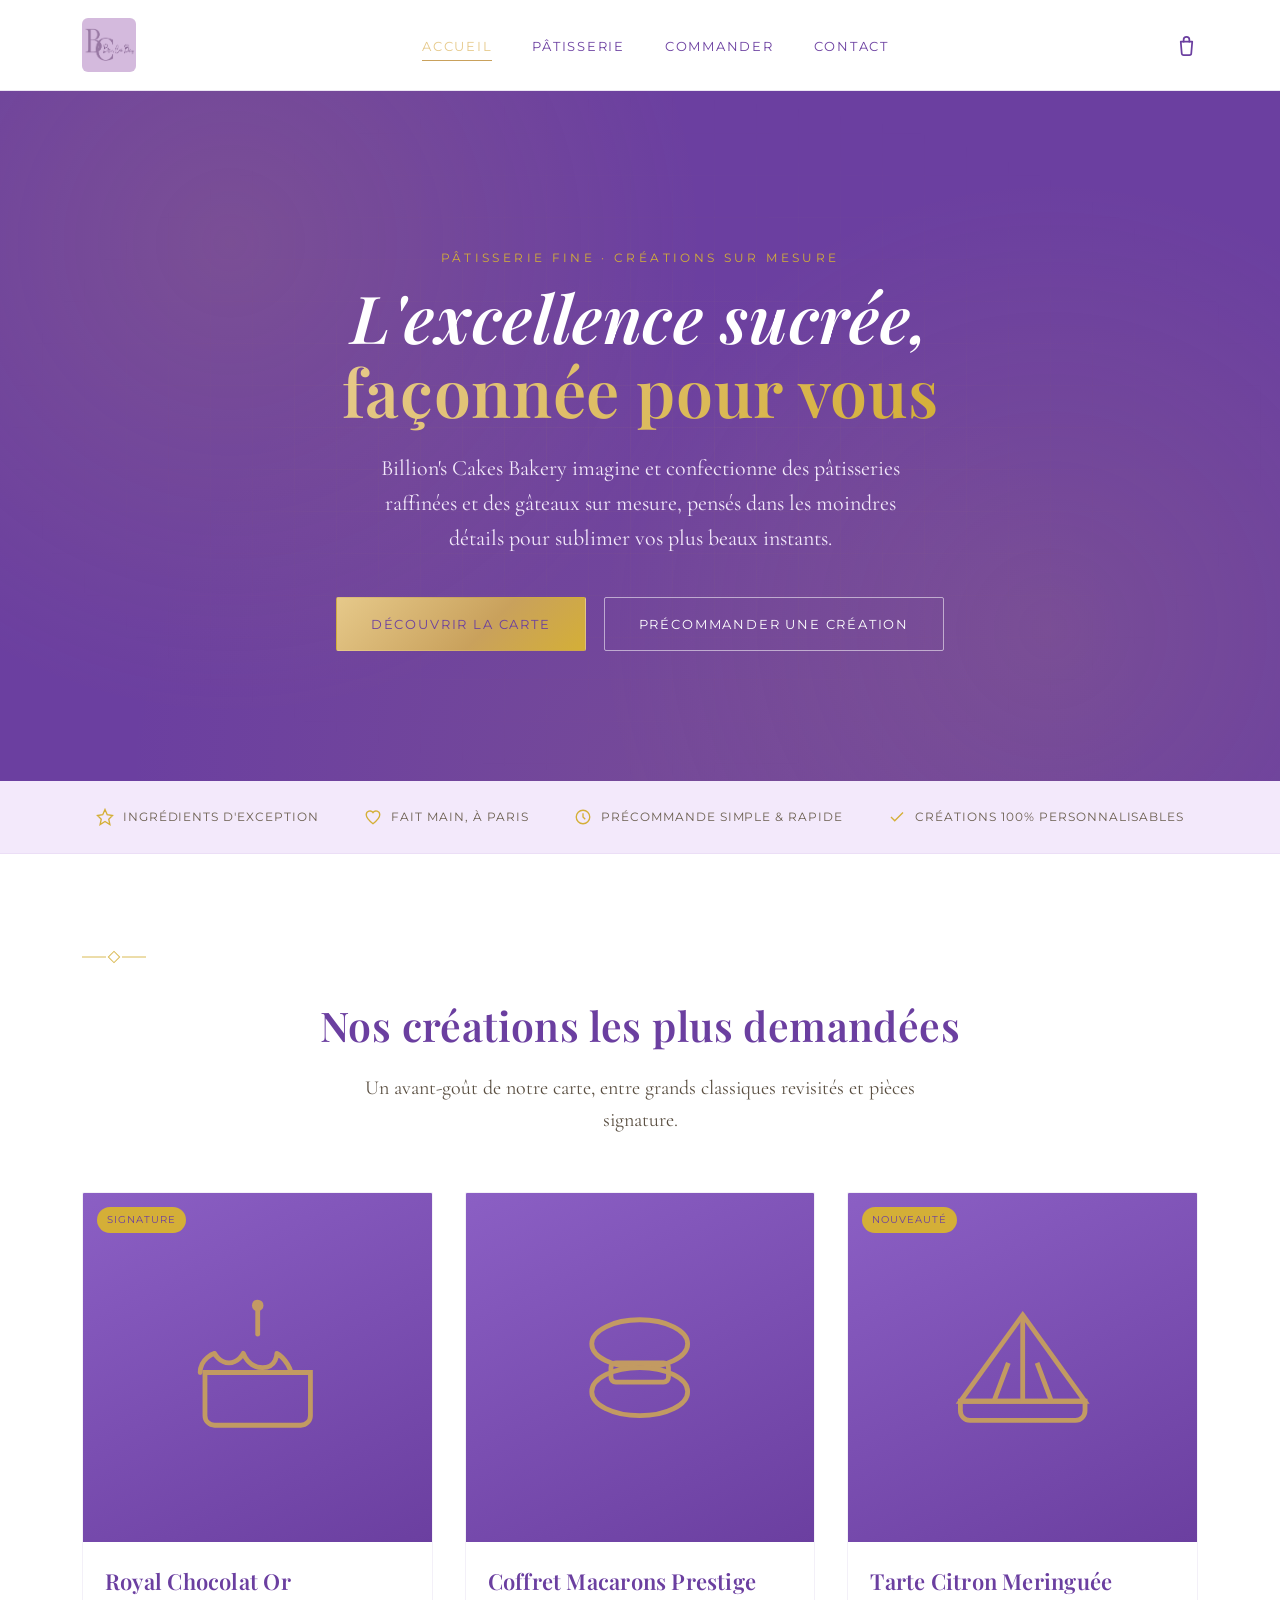
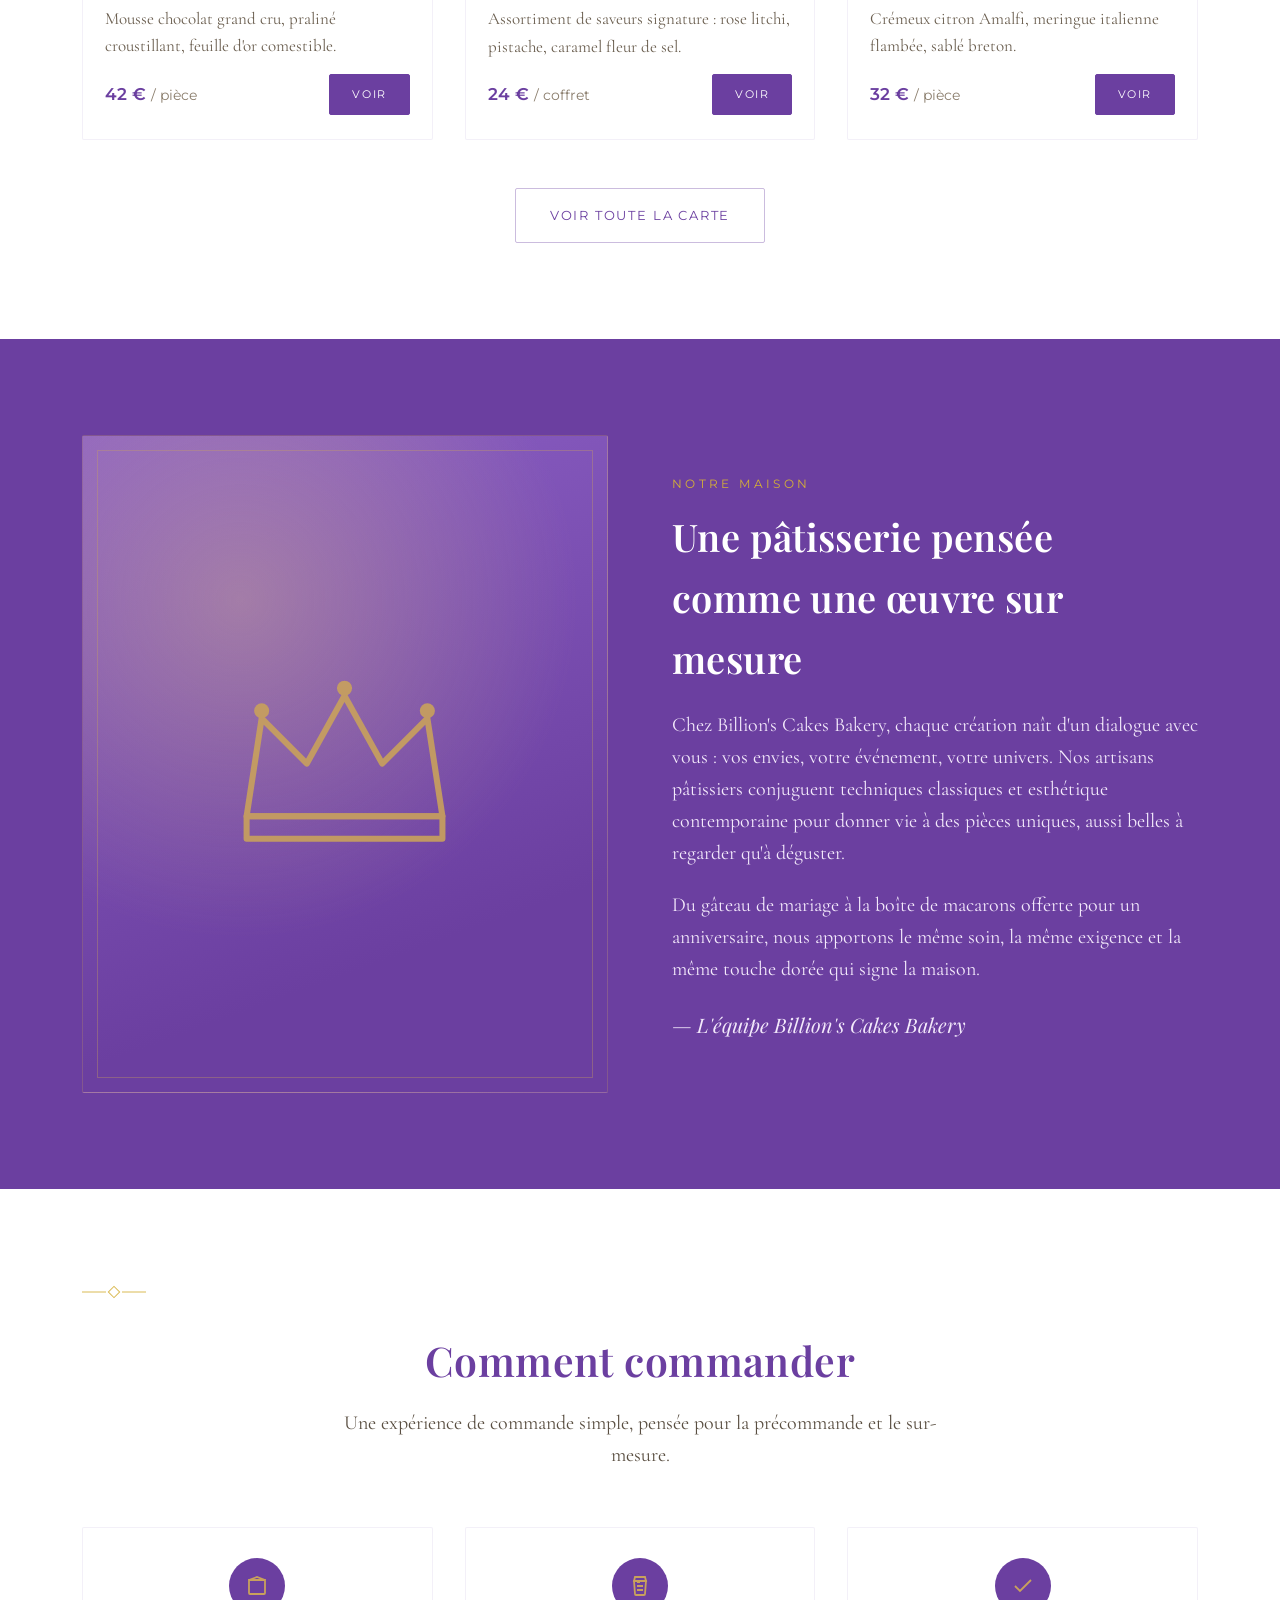
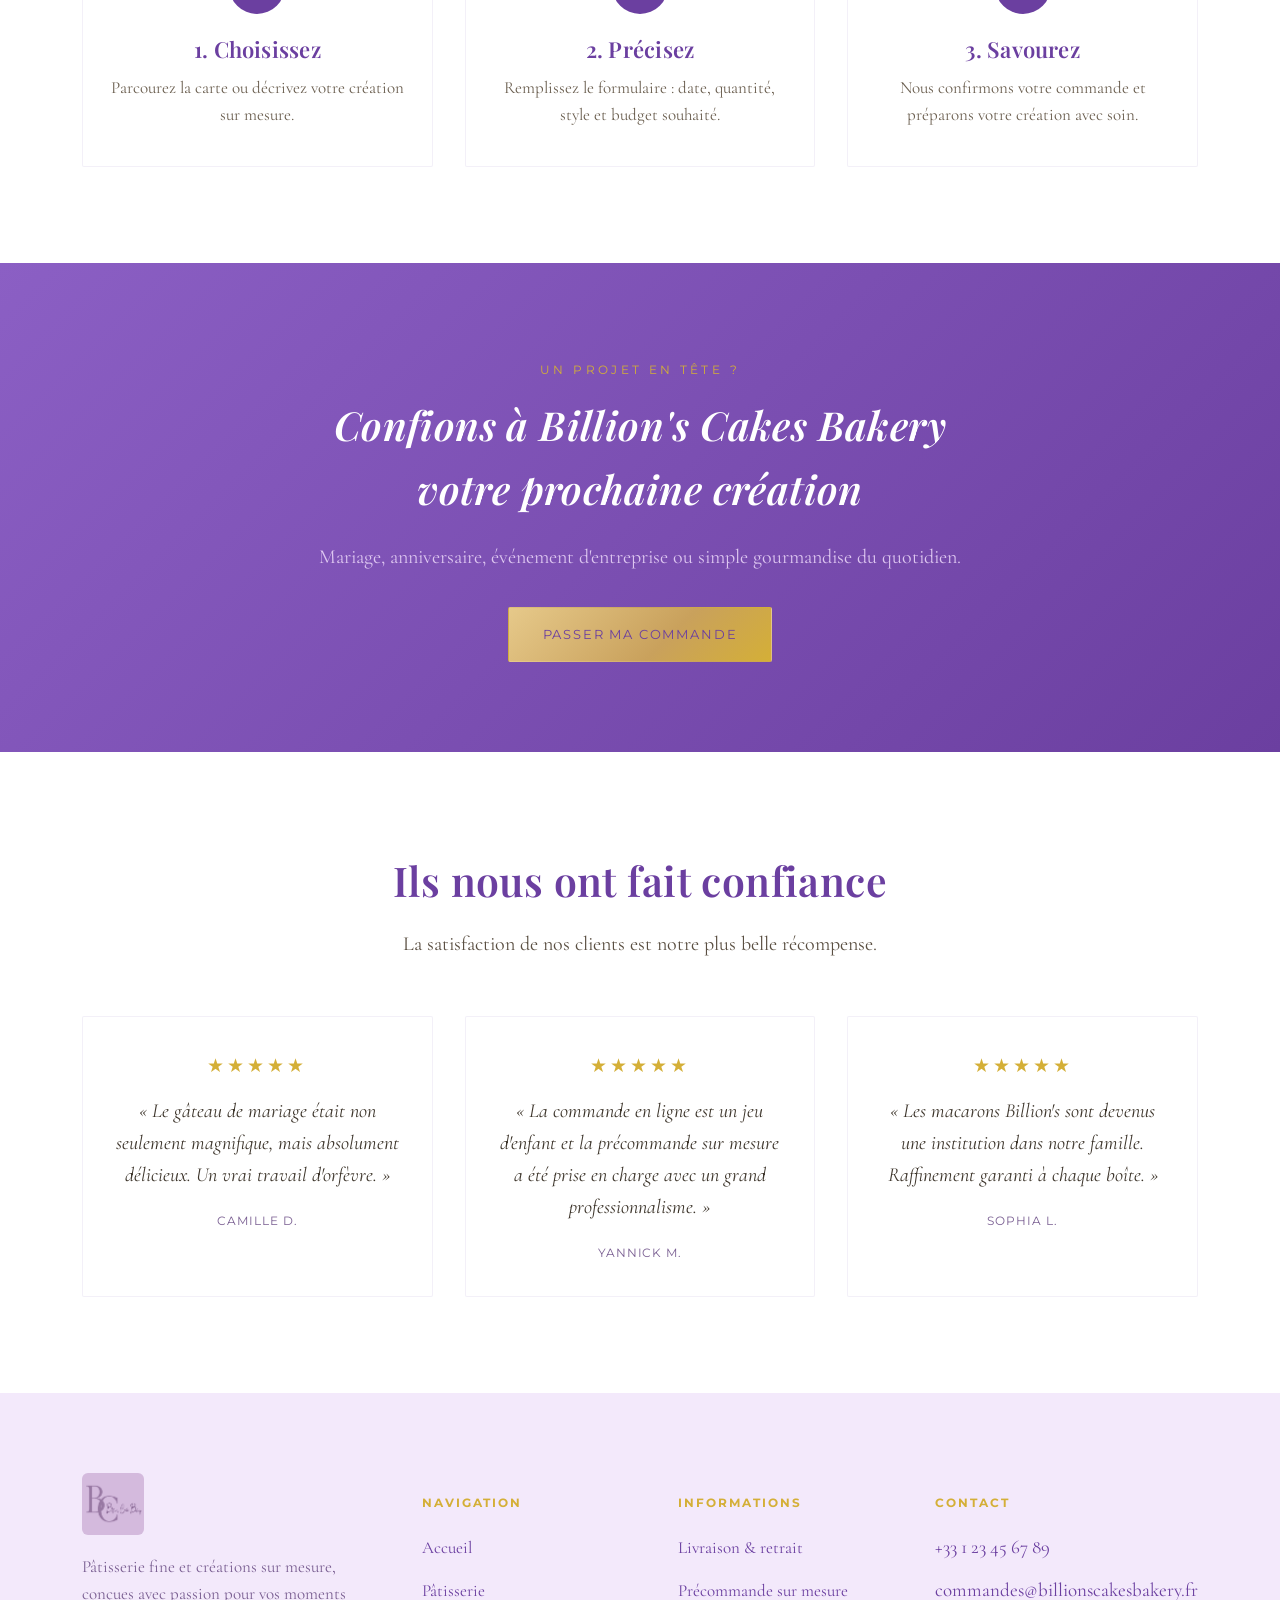
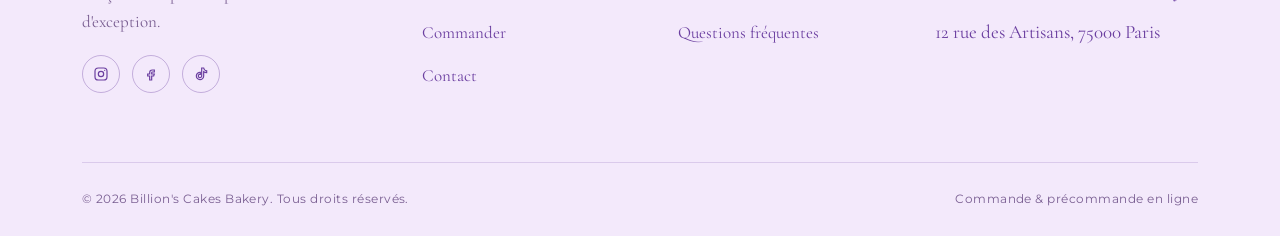
==== commit b215f4ab: "Éclaircit la palette violet/lilas et le header/footer - Remplace le violet quasi-noir par un violet " ====
--- a/index.html
+++ b/index.html
@@ -115,7 +115,7 @@
       </article>
     </div>
     <div style="text-align:center; margin-top:48px;">
-      <a href="menu.html" class="btn btn-outline" style="border-color:rgba(16,12,10,0.3); color:#100c0a;">Voir toute la carte</a>
+      <a href="menu.html" class="btn btn-outline" style="border-color:rgba(107,63,160,0.35); color:#6b3fa0;">Voir toute la carte</a>
     </div>
   </div>
 </section>
--- a/css/style.css
+++ b/css/style.css
@@ -6,16 +6,17 @@
 @import url('https://fonts.googleapis.com/css2?family=Playfair+Display:ital,wght@0,500;0,600;0,700;1,500&family=Cormorant+Garamond:ital,wght@0,400;0,500;0,600;1,400&family=Montserrat:wght@300;400;500;600&display=swap');
 
 :root {
-  --noir: #3b1f52;
-  --noir-doux: #4c2a66;
-  --noir-carte: #5a3777;
+  --noir: #6b3fa0;
+  --noir-doux: #8b5fc4;
+  --noir-carte: #9b6fd4;
   --or: #c9a15c;
   --or-clair: #e6c98a;
   --or-vif: #d4af37;
-  --ivoire: #fdfbfe;
-  --ivoire-doux: #f1e6f7;
-  --taupe: #c9aeda;
-  --ombre: rgba(59, 31, 82, 0.28);
+  --ivoire: #ffffff;
+  --ivoire-doux: #f3e9fb;
+  --taupe: #ddc6f0;
+  --gris-violet: #7a5f92;
+  --ombre: rgba(107, 63, 160, 0.22);
 
   --police-titre: 'Playfair Display', serif;
   --police-corps: 'Cormorant Garamond', serif;
@@ -137,9 +138,9 @@
   position: sticky;
   top: 0;
   z-index: 100;
-  background: rgba(59, 31, 82, 0.94);
+  background: rgba(255, 255, 255, 0.92);
   backdrop-filter: blur(10px);
-  border-bottom: 1px solid rgba(201,161,92,0.18);
+  border-bottom: 1px solid rgba(107,63,160,0.14);
 }
 .nav {
   display: flex;
@@ -153,7 +154,7 @@
   display: flex;
   align-items: center;
   gap: 12px;
-  color: var(--ivoire);
+  color: var(--noir);
 }
 .logo svg { width: 34px; height: 34px; flex-shrink: 0; }
 .logo-img { height: 54px; width: auto; border-radius: 6px; flex-shrink: 0; }
@@ -186,7 +187,7 @@
   font-size: 12.5px;
   letter-spacing: 0.14em;
   text-transform: uppercase;
-  color: var(--ivoire-doux);
+  color: var(--noir);
   padding: 6px 0;
   border-bottom: 1px solid transparent;
   transition: var(--transition);
@@ -200,7 +201,7 @@
   position: relative;
   display: flex;
   align-items: center;
-  color: var(--ivoire);
+  color: var(--noir);
 }
 .cart-link svg { width: 23px; height: 23px; }
 .cart-badge {
@@ -225,7 +226,7 @@
   display: none;
   background: none;
   border: none;
-  color: var(--ivoire);
+  color: var(--noir);
   cursor: pointer;
   padding: 4px;
 }
@@ -287,7 +288,7 @@
 /* ---------- Bandeau confiance ---------- */
 .trust-bar {
   background: var(--ivoire-doux);
-  border-bottom: 1px solid rgba(16,12,10,0.06);
+  border-bottom: 1px solid rgba(107,63,160,0.06);
   padding: 26px 0;
 }
 .trust-bar .container {
@@ -325,7 +326,7 @@
   border-radius: var(--rayon);
   background:
     radial-gradient(circle at 30% 25%, rgba(230,201,138,0.35), transparent 55%),
-    linear-gradient(160deg, #4c2a66, #2e1840 75%);
+    linear-gradient(160deg, var(--noir-doux), var(--noir) 75%);
   border: 1px solid rgba(201,161,92,0.25);
   display: flex;
   align-items: center;
@@ -341,7 +342,7 @@
   border: 1px solid rgba(201,161,92,0.35);
 }
 .about-text h2 { font-size: clamp(26px, 3vw, 38px); }
-.about-text p { color: #4a4034; font-size: 20px; }
+.about-text p { color: var(--ivoire-doux); font-size: 20px; }
 .signature {
   font-family: var(--police-titre);
   font-style: italic;
@@ -358,14 +359,14 @@
 }
 .carte-produit {
   background: var(--ivoire);
-  border: 1px solid rgba(16,12,10,0.08);
+  border: 1px solid rgba(107,63,160,0.08);
   border-radius: var(--rayon);
   overflow: hidden;
   transition: var(--transition);
   display: flex;
   flex-direction: column;
 }
-.carte-produit:hover { transform: translateY(-6px); box-shadow: 0 24px 40px -22px rgba(16,12,10,0.35); }
+.carte-produit:hover { transform: translateY(-6px); box-shadow: 0 24px 40px -22px rgba(107,63,160,0.35); }
 .produit-visuel {
   aspect-ratio: 1/1;
   background: linear-gradient(155deg, var(--noir-doux), var(--noir));
@@ -408,7 +409,7 @@
   letter-spacing: 0.1em;
   text-transform: uppercase;
   padding: 10px 22px;
-  border: 1px solid rgba(16,12,10,0.18);
+  border: 1px solid rgba(107,63,160,0.18);
   border-radius: 30px;
   background: transparent;
   cursor: pointer;
@@ -420,7 +421,7 @@
 
 /* ---------- Bandeau CTA ---------- */
 .cta-band {
-  background: linear-gradient(135deg, #2e1840, var(--noir));
+  background: linear-gradient(135deg, var(--noir-doux), var(--noir));
   color: var(--ivoire);
   text-align: center;
   padding: 90px 0;
@@ -432,14 +433,14 @@
 .temoignages { display: grid; grid-template-columns: repeat(3, 1fr); gap: 32px; }
 .temoignage {
   background: var(--ivoire);
-  border: 1px solid rgba(16,12,10,0.08);
+  border: 1px solid rgba(107,63,160,0.08);
   padding: 34px 30px;
   border-radius: var(--rayon);
   text-align: center;
 }
 .temoignage .etoiles { color: var(--or-vif); margin-bottom: 14px; letter-spacing: 3px; }
 .temoignage p { font-size: 20px; font-style: italic; color: #3d352b; }
-.temoignage .auteur { font-family: var(--police-ui); font-size: 12px; letter-spacing: 0.08em; text-transform: uppercase; color: var(--taupe); margin-top: 16px; }
+.temoignage .auteur { font-family: var(--police-ui); font-size: 12px; letter-spacing: 0.08em; text-transform: uppercase; color: var(--gris-violet); margin-top: 16px; }
 
 /* ---------- Page héros secondaire ---------- */
 .page-hero {
@@ -464,7 +465,7 @@
 /* ---------- Formulaires ---------- */
 .form-panel {
   background: var(--ivoire);
-  border: 1px solid rgba(16,12,10,0.08);
+  border: 1px solid rgba(107,63,160,0.08);
   border-radius: var(--rayon);
   padding: 46px;
 }
@@ -489,7 +490,7 @@
   font-family: var(--police-corps);
   font-size: 18px;
   padding: 13px 16px;
-  border: 1px solid rgba(16,12,10,0.18);
+  border: 1px solid rgba(107,63,160,0.18);
   border-radius: var(--rayon);
   background: #fff;
   color: var(--noir);
@@ -508,7 +509,7 @@
 .champ-radio {
   flex: 1;
   min-width: 140px;
-  border: 1px solid rgba(16,12,10,0.18);
+  border: 1px solid rgba(107,63,160,0.18);
   border-radius: var(--rayon);
   padding: 14px 16px;
   cursor: pointer;
@@ -551,13 +552,13 @@
 .onglet-panel.active { display: block; }
 
 /* ---------- Panier ---------- */
-.panier-liste { border-top: 1px solid rgba(16,12,10,0.1); }
+.panier-liste { border-top: 1px solid rgba(107,63,160,0.1); }
 .panier-item {
   display: flex;
   align-items: center;
   gap: 18px;
   padding: 20px 0;
-  border-bottom: 1px solid rgba(16,12,10,0.1);
+  border-bottom: 1px solid rgba(107,63,160,0.1);
 }
 .panier-item-icone {
   width: 58px; height: 58px; border-radius: var(--rayon);
@@ -570,7 +571,7 @@
 .panier-item-info span { color: #8a7d6c; font-family: var(--police-ui); font-size: 12.5px; }
 .panier-qte { display: flex; align-items: center; gap: 10px; }
 .panier-qte button {
-  width: 28px; height: 28px; border-radius: 50%; border: 1px solid rgba(16,12,10,0.2);
+  width: 28px; height: 28px; border-radius: 50%; border: 1px solid rgba(107,63,160,0.2);
   background: #fff; cursor: pointer; font-size: 16px; line-height: 1;
   display: flex; align-items: center; justify-content: center;
 }
@@ -639,25 +640,25 @@
 .msg-succes.visible { display: block; }
 
 /* ---------- Footer ---------- */
-.site-footer { background: var(--noir); color: var(--ivoire-doux); padding: 80px 0 28px; }
+.site-footer { background: var(--ivoire-doux); color: var(--noir); padding: 80px 0 28px; }
 .footer-grid { display: grid; grid-template-columns: 1.4fr 1fr 1fr 1.2fr; gap: 48px; margin-bottom: 60px; }
 .footer-brand .logo { margin-bottom: 18px; }
-.footer-brand p { color: var(--taupe); font-size: 17px; max-width: 300px; }
-.footer-col h5 { font-family: var(--police-ui); font-size: 12px; letter-spacing: 0.16em; text-transform: uppercase; color: var(--or); margin-bottom: 20px; }
+.footer-brand p { color: var(--gris-violet); font-size: 17px; max-width: 300px; }
+.footer-col h5 { font-family: var(--police-ui); font-size: 12px; letter-spacing: 0.16em; text-transform: uppercase; color: var(--or-vif); margin-bottom: 20px; }
 .footer-col ul { list-style: none; margin: 0; padding: 0; }
 .footer-col li { margin-bottom: 12px; }
-.footer-col a { color: var(--ivoire-doux); font-size: 17px; transition: var(--transition); }
-.footer-col a:hover { color: var(--or-clair); }
+.footer-col a { color: var(--noir); font-size: 17px; transition: var(--transition); }
+.footer-col a:hover { color: var(--or-vif); }
 .footer-social { display: flex; gap: 12px; margin-top: 20px; }
 .footer-social a {
-  width: 38px; height: 38px; border-radius: 50%; border: 1px solid rgba(201,161,92,0.35);
+  width: 38px; height: 38px; border-radius: 50%; border: 1px solid rgba(107,63,160,0.35);
   display: flex; align-items: center; justify-content: center; transition: var(--transition);
 }
 .footer-social a:hover { background: var(--or-vif); border-color: var(--or-vif); }
-.footer-social a:hover svg { color: var(--noir); }
-.footer-social svg { width: 16px; height: 16px; color: var(--or-clair); }
+.footer-social a:hover svg { color: var(--ivoire); }
+.footer-social svg { width: 16px; height: 16px; color: var(--noir); }
 .footer-bottom {
-  border-top: 1px solid rgba(201,161,92,0.15);
+  border-top: 1px solid rgba(107,63,160,0.18);
   padding-top: 26px;
   display: flex;
   justify-content: space-between;
@@ -665,7 +666,7 @@
   gap: 10px;
   font-family: var(--police-ui);
   font-size: 12px;
-  color: var(--taupe);
+  color: var(--gris-violet);
   letter-spacing: 0.04em;
 }
 
@@ -677,7 +678,7 @@
 }
 
 @media (max-width: 760px) {
-  .nav-links { position: fixed; top: 74px; left: 0; right: 0; background: var(--noir); flex-direction: column; padding: 24px 32px; gap: 22px; border-bottom: 1px solid rgba(201,161,92,0.18); transform: translateY(-130%); transition: var(--transition); }
+  .nav-links { position: fixed; top: 74px; left: 0; right: 0; background: var(--ivoire); flex-direction: column; padding: 24px 32px; gap: 22px; border-bottom: 1px solid rgba(107,63,160,0.14); box-shadow: 0 16px 30px -18px rgba(107,63,160,0.35); transform: translateY(-130%); transition: var(--transition); }
   .nav-links.open { transform: translateY(0); }
   .nav-toggle { display: block; }
   .ligne-champs { grid-template-columns: 1fr; }
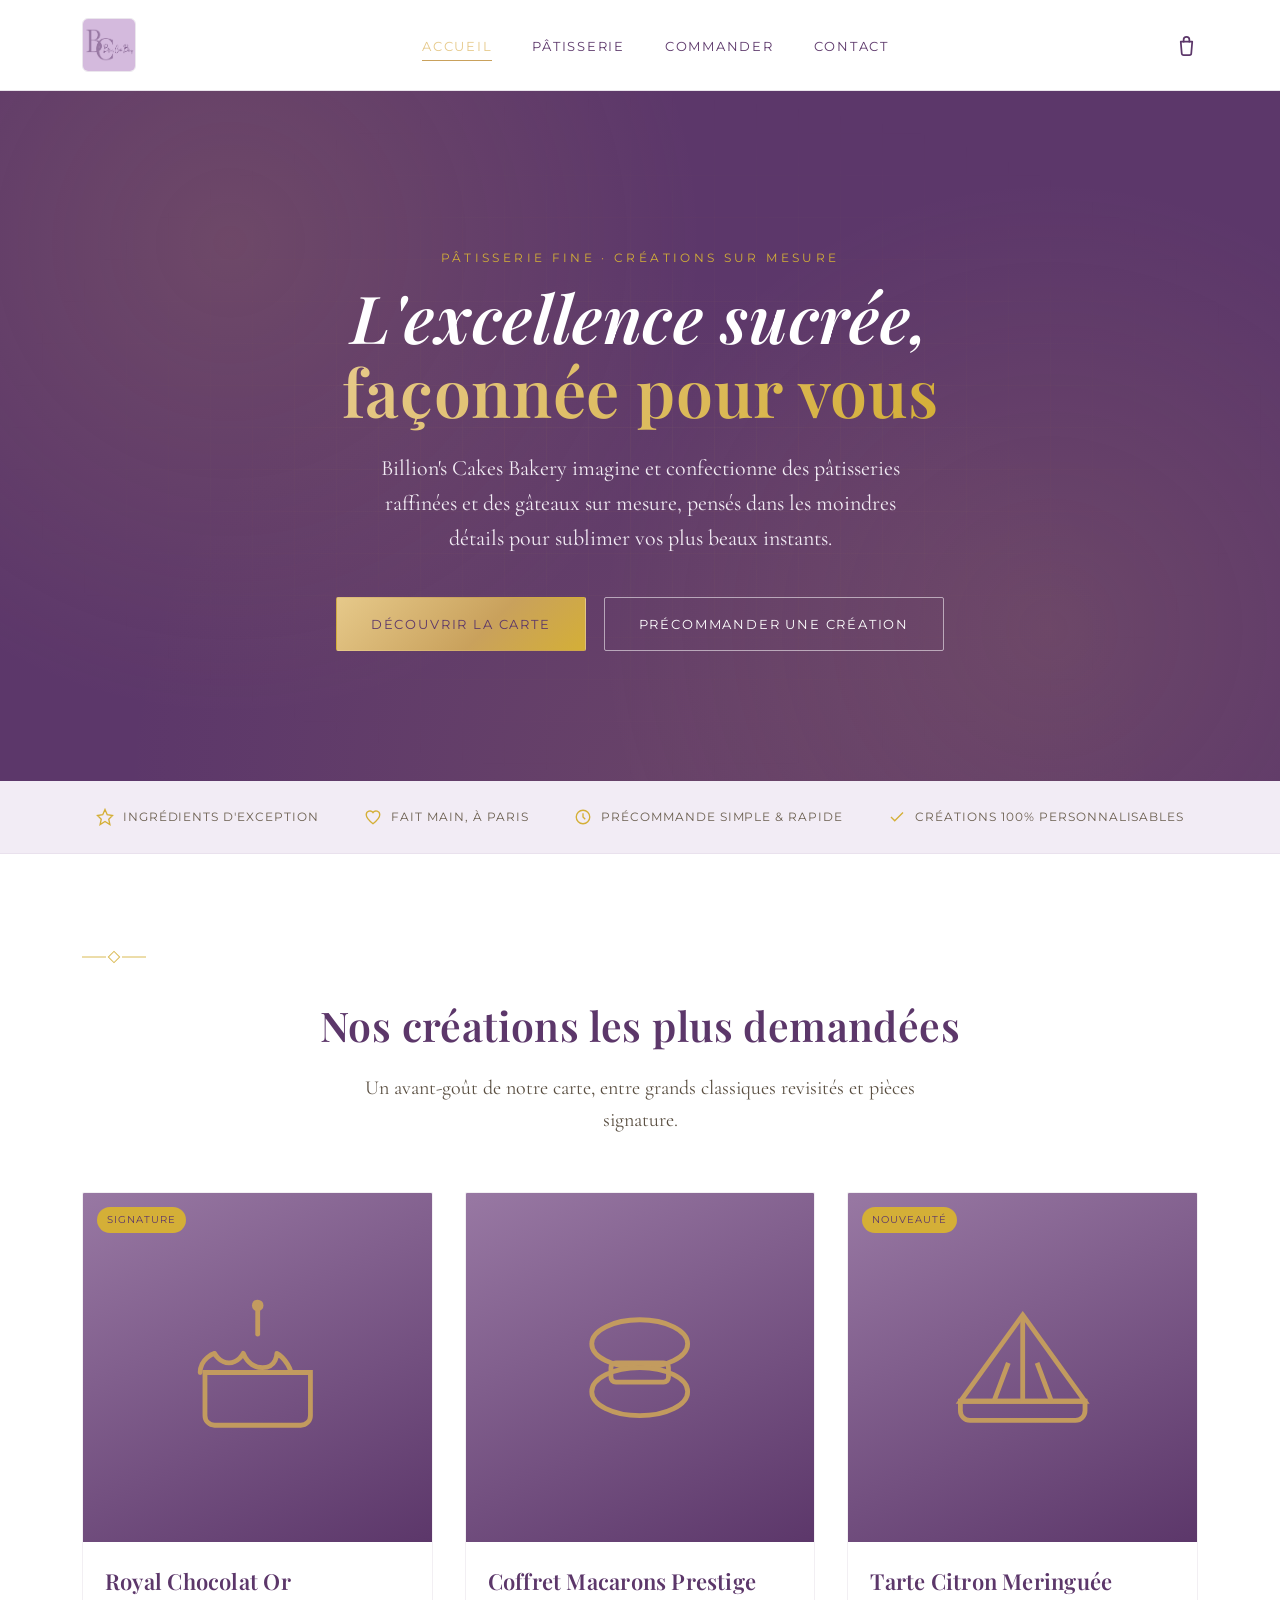
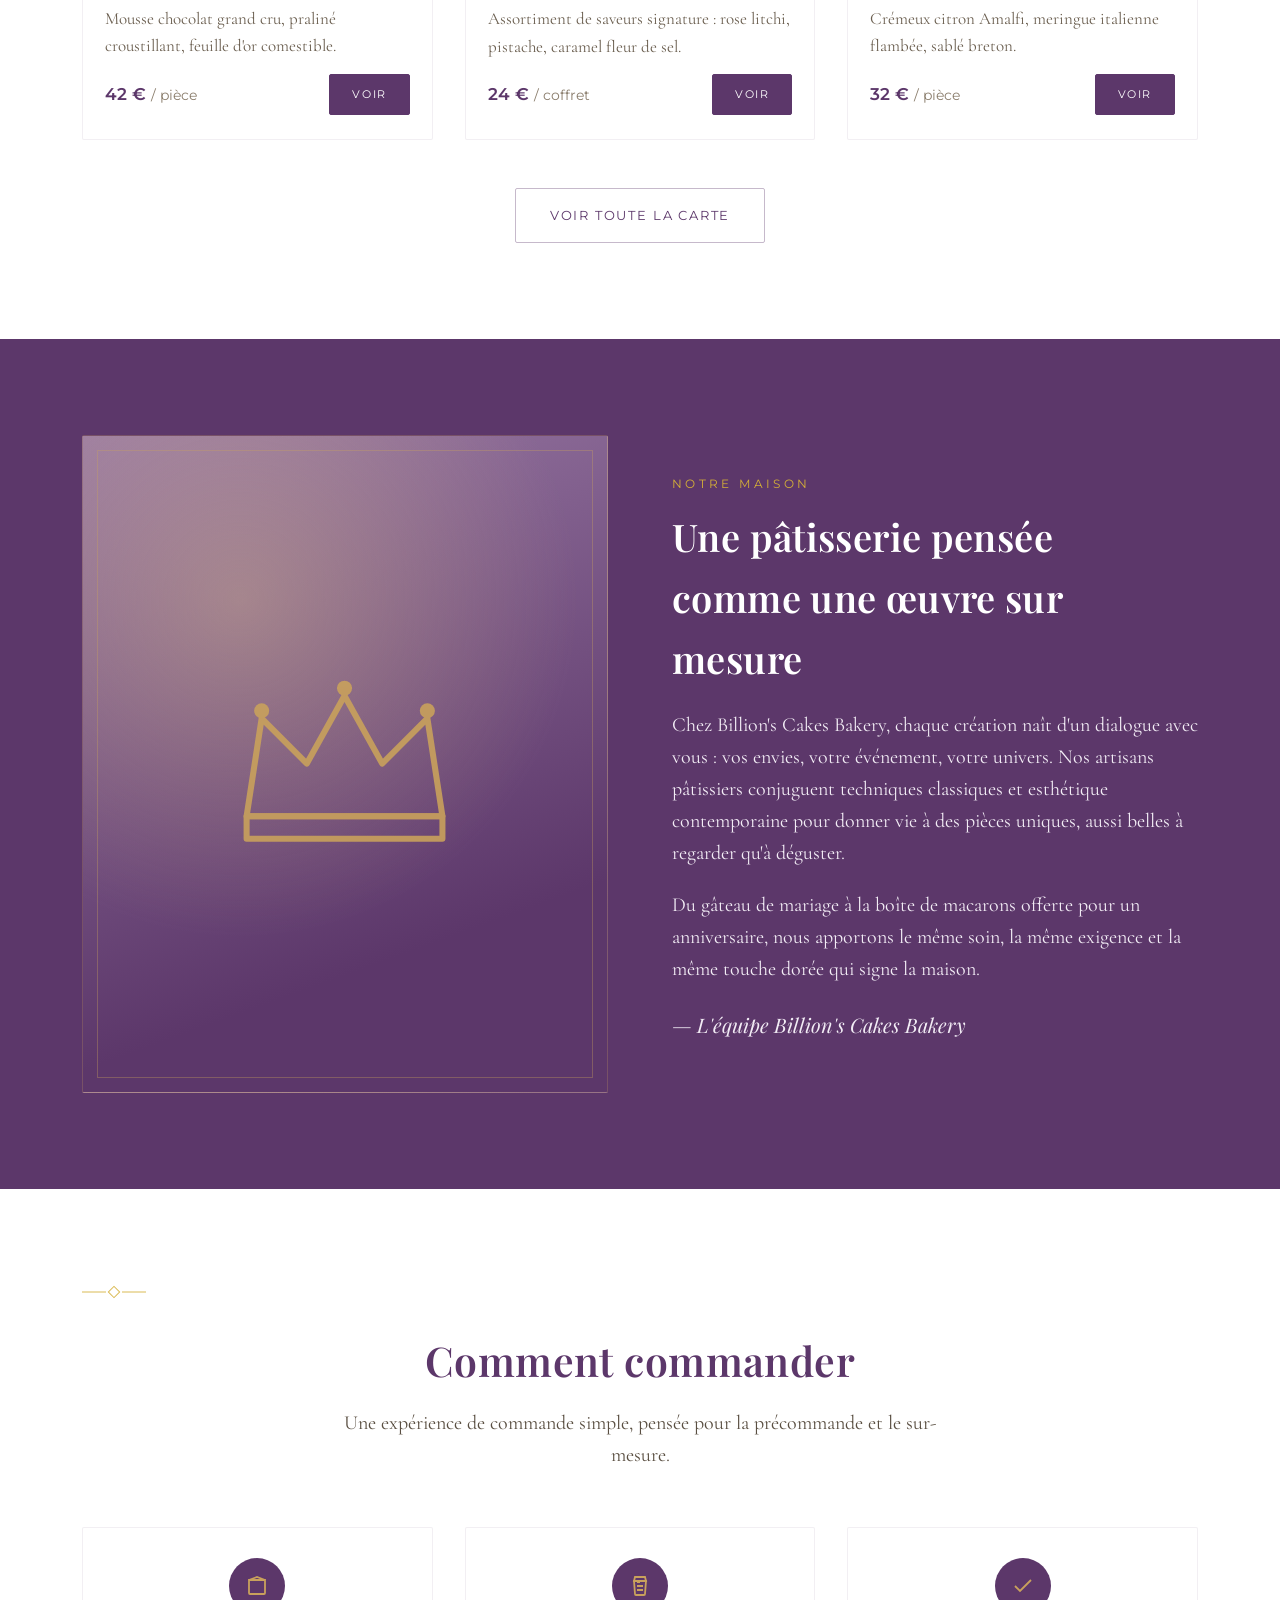
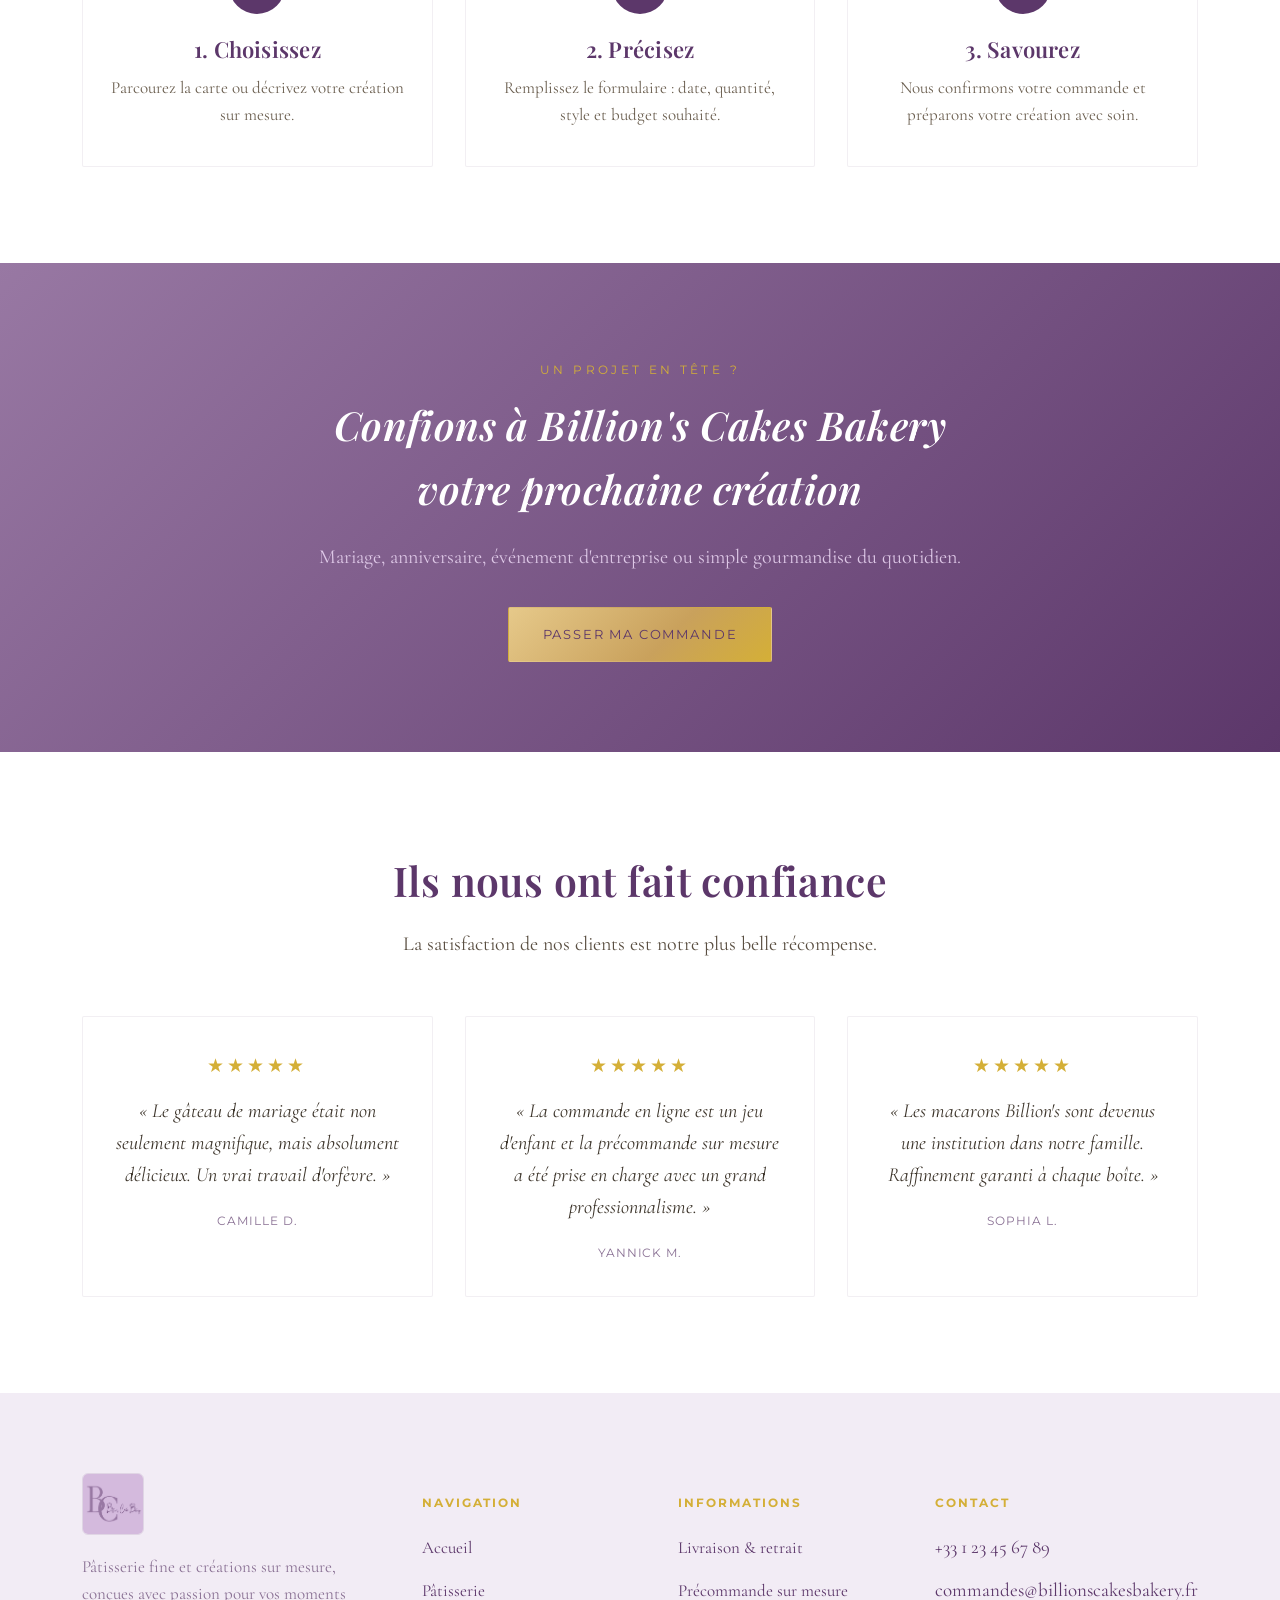
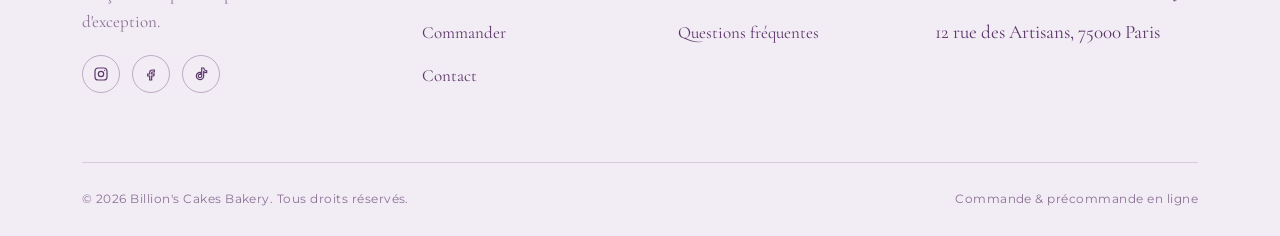
==== commit 8eb70315: "Aligne la palette violette sur les couleurs exactes du logo Extrait les 3 teintes du fichier logo (l" ====
--- a/index.html
+++ b/index.html
@@ -115,7 +115,7 @@
       </article>
     </div>
     <div style="text-align:center; margin-top:48px;">
-      <a href="menu.html" class="btn btn-outline" style="border-color:rgba(107,63,160,0.35); color:#6b3fa0;">Voir toute la carte</a>
+      <a href="menu.html" class="btn btn-outline" style="border-color:rgba(92,55,106,0.35); color:#5c376a;">Voir toute la carte</a>
     </div>
   </div>
 </section>
--- a/css/style.css
+++ b/css/style.css
@@ -6,17 +6,18 @@
 @import url('https://fonts.googleapis.com/css2?family=Playfair+Display:ital,wght@0,500;0,600;0,700;1,500&family=Cormorant+Garamond:ital,wght@0,400;0,500;0,600;1,400&family=Montserrat:wght@300;400;500;600&display=swap');
 
 :root {
-  --noir: #6b3fa0;
-  --noir-doux: #8b5fc4;
-  --noir-carte: #9b6fd4;
+  --noir: #5c376a;
+  --noir-doux: #9878a3;
+  --noir-carte: #b39cc0;
   --or: #c9a15c;
   --or-clair: #e6c98a;
   --or-vif: #d4af37;
   --ivoire: #ffffff;
-  --ivoire-doux: #f3e9fb;
-  --taupe: #ddc6f0;
-  --gris-violet: #7a5f92;
-  --ombre: rgba(107, 63, 160, 0.22);
+  --ivoire-doux: #f2ecf5;
+  --lilas: #d4badd;
+  --taupe: #ddc7e6;
+  --gris-violet: #8a7194;
+  --ombre: rgba(92, 55, 106, 0.22);
 
   --police-titre: 'Playfair Display', serif;
   --police-corps: 'Cormorant Garamond', serif;
@@ -140,7 +141,7 @@
   z-index: 100;
   background: rgba(255, 255, 255, 0.92);
   backdrop-filter: blur(10px);
-  border-bottom: 1px solid rgba(107,63,160,0.14);
+  border-bottom: 1px solid rgba(92,55,106,0.14);
 }
 .nav {
   display: flex;
@@ -157,7 +158,7 @@
   color: var(--noir);
 }
 .logo svg { width: 34px; height: 34px; flex-shrink: 0; }
-.logo-img { height: 54px; width: auto; border-radius: 6px; flex-shrink: 0; }
+.logo-img { height: 54px; width: auto; border-radius: 6px; flex-shrink: 0; border: 1px solid rgba(92,55,106,0.12); }
 .footer-brand .logo-img { height: 62px; }
 .logo-text {
   font-family: var(--police-titre);
@@ -288,7 +289,7 @@
 /* ---------- Bandeau confiance ---------- */
 .trust-bar {
   background: var(--ivoire-doux);
-  border-bottom: 1px solid rgba(107,63,160,0.06);
+  border-bottom: 1px solid rgba(92,55,106,0.06);
   padding: 26px 0;
 }
 .trust-bar .container {
@@ -359,14 +360,14 @@
 }
 .carte-produit {
   background: var(--ivoire);
-  border: 1px solid rgba(107,63,160,0.08);
+  border: 1px solid rgba(92,55,106,0.08);
   border-radius: var(--rayon);
   overflow: hidden;
   transition: var(--transition);
   display: flex;
   flex-direction: column;
 }
-.carte-produit:hover { transform: translateY(-6px); box-shadow: 0 24px 40px -22px rgba(107,63,160,0.35); }
+.carte-produit:hover { transform: translateY(-6px); box-shadow: 0 24px 40px -22px rgba(92,55,106,0.35); }
 .produit-visuel {
   aspect-ratio: 1/1;
   background: linear-gradient(155deg, var(--noir-doux), var(--noir));
@@ -409,7 +410,7 @@
   letter-spacing: 0.1em;
   text-transform: uppercase;
   padding: 10px 22px;
-  border: 1px solid rgba(107,63,160,0.18);
+  border: 1px solid rgba(92,55,106,0.18);
   border-radius: 30px;
   background: transparent;
   cursor: pointer;
@@ -433,7 +434,7 @@
 .temoignages { display: grid; grid-template-columns: repeat(3, 1fr); gap: 32px; }
 .temoignage {
   background: var(--ivoire);
-  border: 1px solid rgba(107,63,160,0.08);
+  border: 1px solid rgba(92,55,106,0.08);
   padding: 34px 30px;
   border-radius: var(--rayon);
   text-align: center;
@@ -465,7 +466,7 @@
 /* ---------- Formulaires ---------- */
 .form-panel {
   background: var(--ivoire);
-  border: 1px solid rgba(107,63,160,0.08);
+  border: 1px solid rgba(92,55,106,0.08);
   border-radius: var(--rayon);
   padding: 46px;
 }
@@ -490,7 +491,7 @@
   font-family: var(--police-corps);
   font-size: 18px;
   padding: 13px 16px;
-  border: 1px solid rgba(107,63,160,0.18);
+  border: 1px solid rgba(92,55,106,0.18);
   border-radius: var(--rayon);
   background: #fff;
   color: var(--noir);
@@ -509,7 +510,7 @@
 .champ-radio {
   flex: 1;
   min-width: 140px;
-  border: 1px solid rgba(107,63,160,0.18);
+  border: 1px solid rgba(92,55,106,0.18);
   border-radius: var(--rayon);
   padding: 14px 16px;
   cursor: pointer;
@@ -552,13 +553,13 @@
 .onglet-panel.active { display: block; }
 
 /* ---------- Panier ---------- */
-.panier-liste { border-top: 1px solid rgba(107,63,160,0.1); }
+.panier-liste { border-top: 1px solid rgba(92,55,106,0.1); }
 .panier-item {
   display: flex;
   align-items: center;
   gap: 18px;
   padding: 20px 0;
-  border-bottom: 1px solid rgba(107,63,160,0.1);
+  border-bottom: 1px solid rgba(92,55,106,0.1);
 }
 .panier-item-icone {
   width: 58px; height: 58px; border-radius: var(--rayon);
@@ -571,7 +572,7 @@
 .panier-item-info span { color: #8a7d6c; font-family: var(--police-ui); font-size: 12.5px; }
 .panier-qte { display: flex; align-items: center; gap: 10px; }
 .panier-qte button {
-  width: 28px; height: 28px; border-radius: 50%; border: 1px solid rgba(107,63,160,0.2);
+  width: 28px; height: 28px; border-radius: 50%; border: 1px solid rgba(92,55,106,0.2);
   background: #fff; cursor: pointer; font-size: 16px; line-height: 1;
   display: flex; align-items: center; justify-content: center;
 }
@@ -651,14 +652,14 @@
 .footer-col a:hover { color: var(--or-vif); }
 .footer-social { display: flex; gap: 12px; margin-top: 20px; }
 .footer-social a {
-  width: 38px; height: 38px; border-radius: 50%; border: 1px solid rgba(107,63,160,0.35);
+  width: 38px; height: 38px; border-radius: 50%; border: 1px solid rgba(92,55,106,0.35);
   display: flex; align-items: center; justify-content: center; transition: var(--transition);
 }
 .footer-social a:hover { background: var(--or-vif); border-color: var(--or-vif); }
 .footer-social a:hover svg { color: var(--ivoire); }
 .footer-social svg { width: 16px; height: 16px; color: var(--noir); }
 .footer-bottom {
-  border-top: 1px solid rgba(107,63,160,0.18);
+  border-top: 1px solid rgba(92,55,106,0.18);
   padding-top: 26px;
   display: flex;
   justify-content: space-between;
@@ -678,7 +679,7 @@
 }
 
 @media (max-width: 760px) {
-  .nav-links { position: fixed; top: 74px; left: 0; right: 0; background: var(--ivoire); flex-direction: column; padding: 24px 32px; gap: 22px; border-bottom: 1px solid rgba(107,63,160,0.14); box-shadow: 0 16px 30px -18px rgba(107,63,160,0.35); transform: translateY(-130%); transition: var(--transition); }
+  .nav-links { position: fixed; top: 74px; left: 0; right: 0; background: var(--ivoire); flex-direction: column; padding: 24px 32px; gap: 22px; border-bottom: 1px solid rgba(92,55,106,0.14); box-shadow: 0 16px 30px -18px rgba(92,55,106,0.35); transform: translateY(-130%); transition: var(--transition); }
   .nav-links.open { transform: translateY(0); }
   .nav-toggle { display: block; }
   .ligne-champs { grid-template-columns: 1fr; }
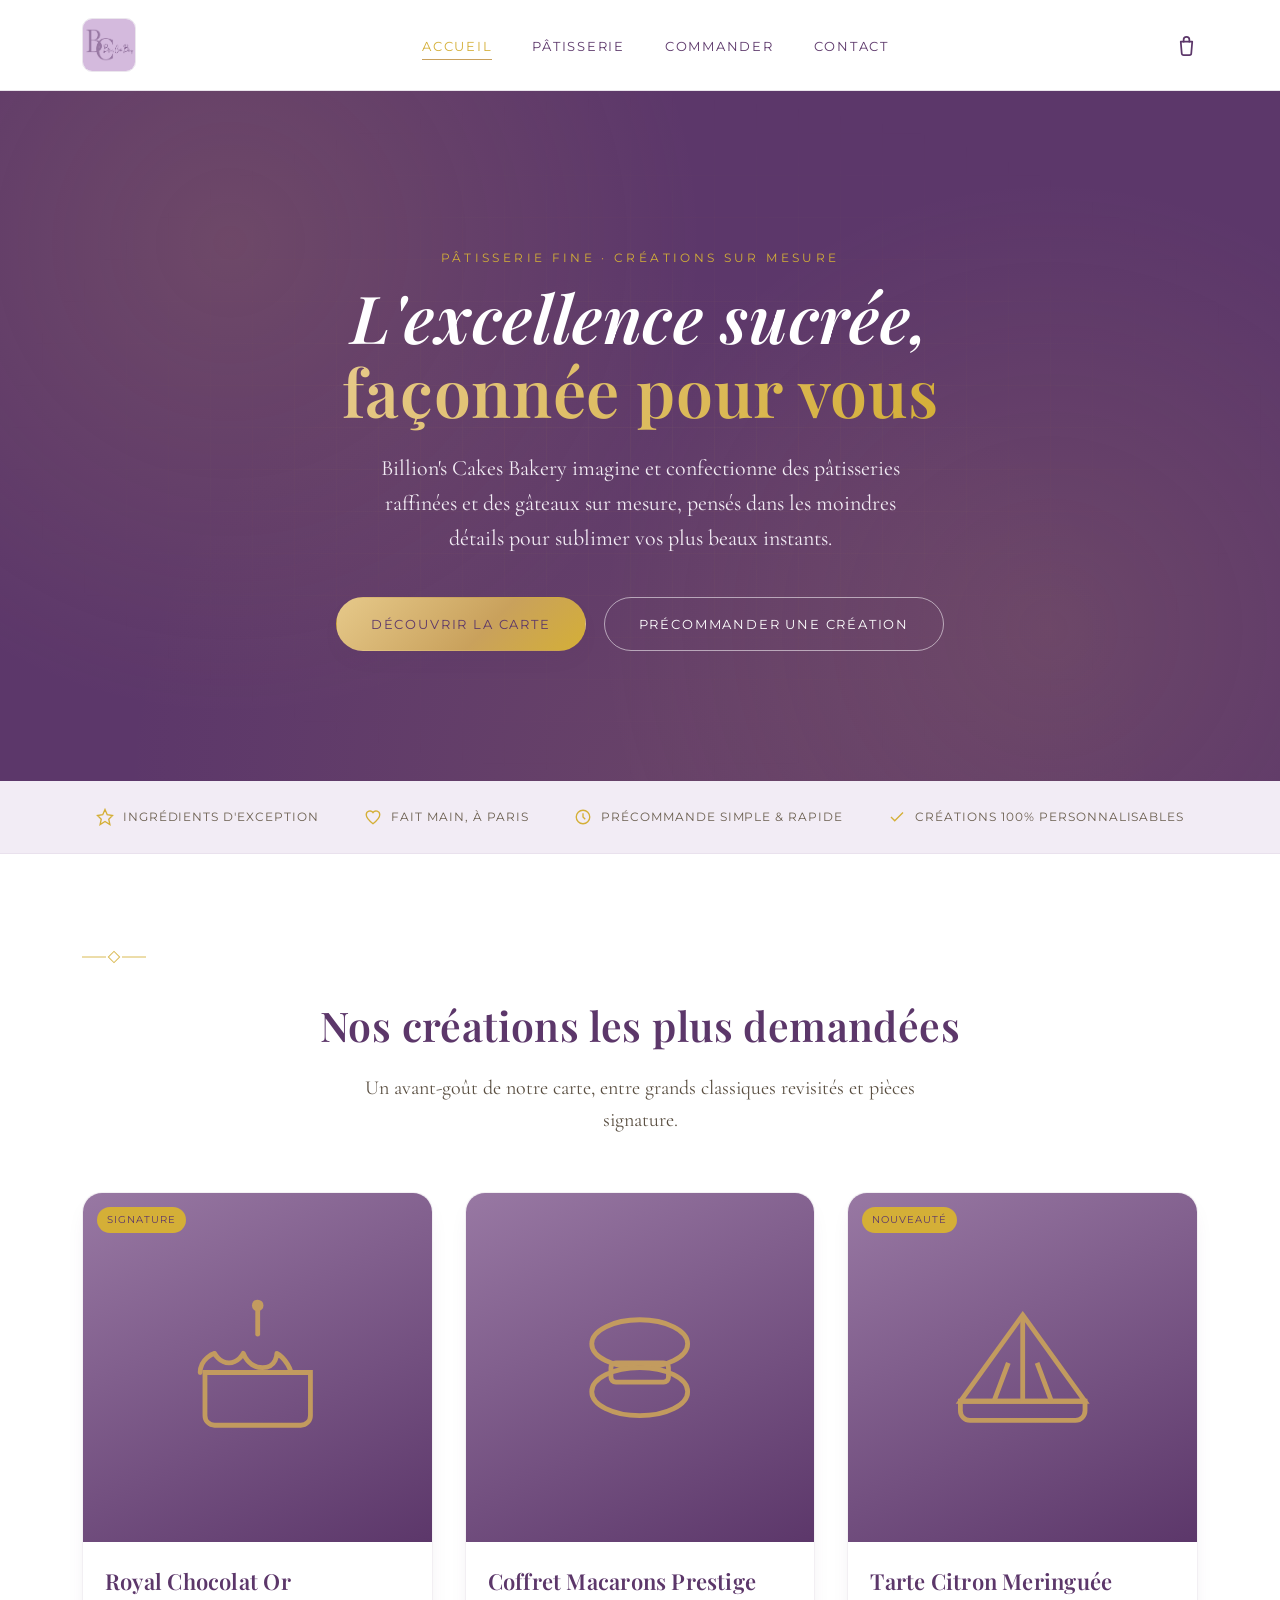
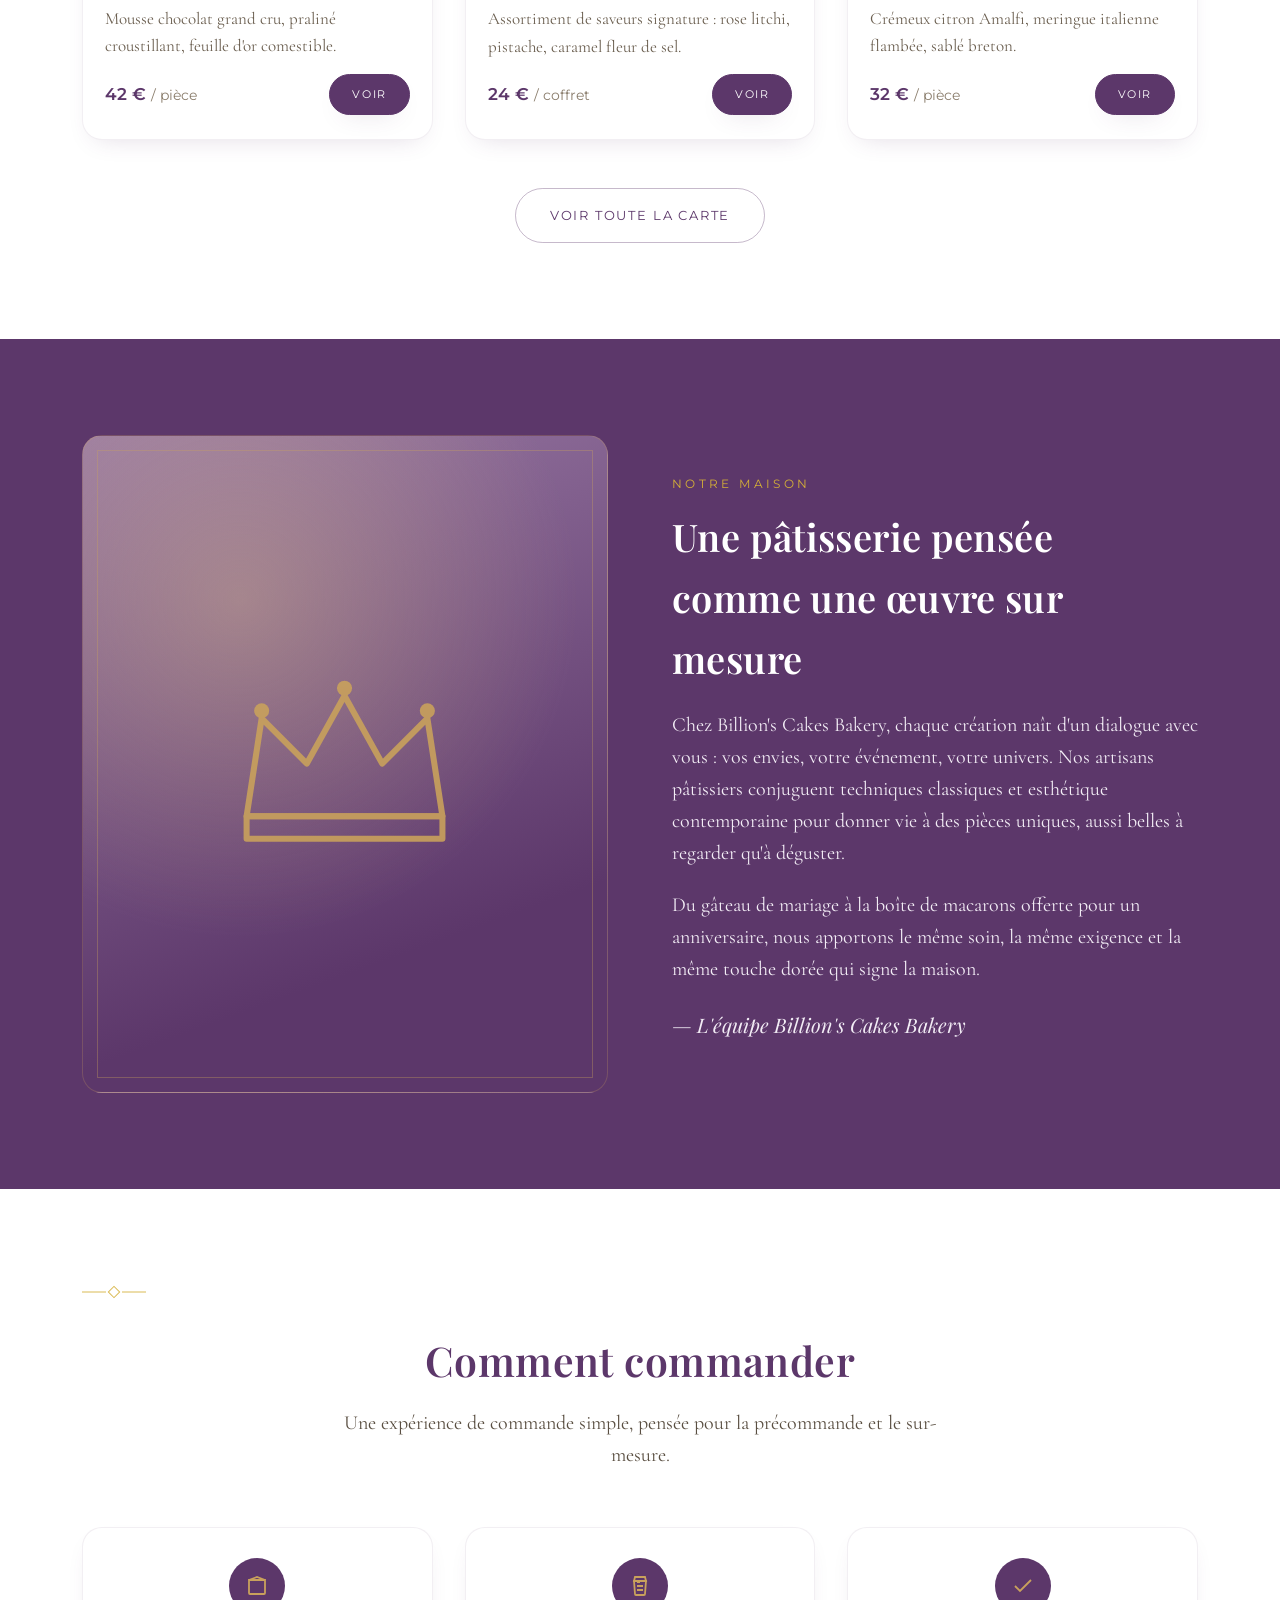
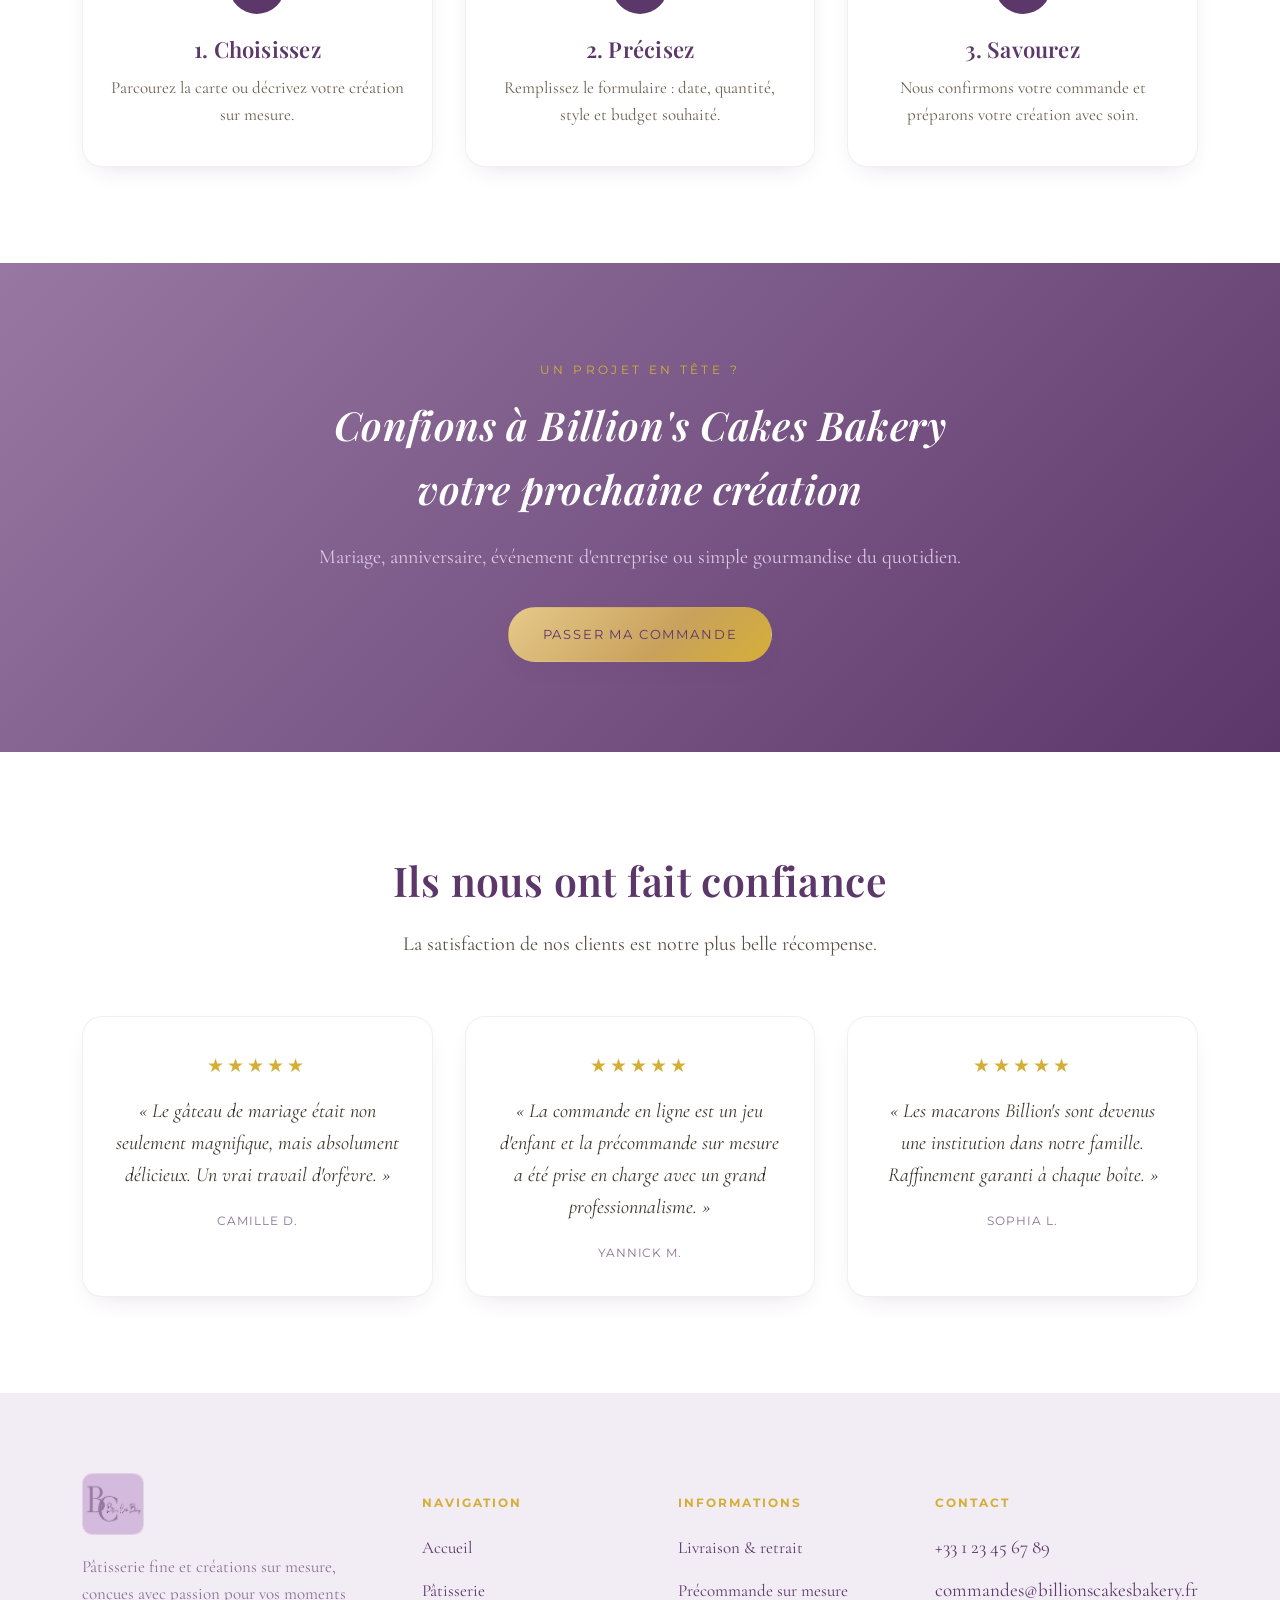
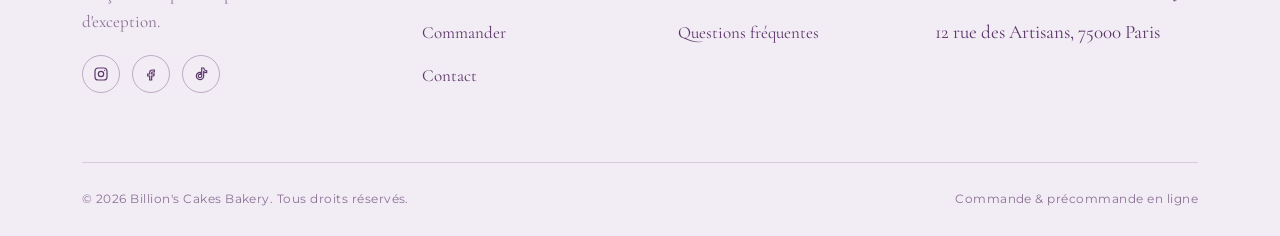
==== commit 01a80f6a: "Rend le site interactif et adoucit son style visuel - Coins arrondis partout (cartes, boutons, champ" ====
--- a/index.html
+++ b/index.html
@@ -2,6 +2,7 @@
 <html lang="fr">
 <head>
 <meta charset="UTF-8">
+<script>document.documentElement.classList.add("js");</script>
 <meta name="viewport" content="width=device-width, initial-scale=1.0">
 <title>Billion's Cakes Bakery — Pâtisserie fine & créations sur mesure</title>
 <meta name="description" content="Billion's Cakes Bakery : pâtisserie fine, gâteaux sur mesure et précommandes en ligne. Élégance, raffinement et savoir-faire artisanal.">
@@ -72,7 +73,7 @@
     <h2 class="section-title">Nos créations les plus demandées</h2>
     <p class="section-sub">Un avant-goût de notre carte, entre grands classiques revisités et pièces signature.</p>
     <div class="grid-produits" id="grille-accueil">
-      <article class="carte-produit">
+      <article class="carte-produit reveal">
         <div class="produit-visuel">
           <span class="produit-tag">Signature</span>
           <svg viewBox="0 0 64 64" fill="none" stroke="currentColor" stroke-width="2"><path d="M10 34h44v18a4 4 0 0 1-4 4H14a4 4 0 0 1-4-4V34z"/><path d="M8 34c0-6 6-8 6-8s2 4 6 4 6-4 6-4 2 6 8 6 6-6 6-6 4 2 6 8" stroke-linecap="round" stroke-linejoin="round"/><path d="M32 18V8" stroke-linecap="round"/><circle cx="32" cy="6" r="2.4" fill="currentColor" stroke="none"/></svg>
@@ -86,7 +87,7 @@
           </div>
         </div>
       </article>
-      <article class="carte-produit">
+      <article class="carte-produit reveal">
         <div class="produit-visuel">
           <svg viewBox="0 0 64 64" fill="none" stroke="currentColor" stroke-width="2"><ellipse cx="32" cy="22" rx="20" ry="10"/><rect x="20" y="30" width="24" height="8" rx="2"/><ellipse cx="32" cy="42" rx="20" ry="10"/></svg>
         </div>
@@ -99,7 +100,7 @@
           </div>
         </div>
       </article>
-      <article class="carte-produit">
+      <article class="carte-produit reveal">
         <div class="produit-visuel">
           <span class="produit-tag">Nouveauté</span>
           <svg viewBox="0 0 64 64" fill="none" stroke="currentColor" stroke-width="2"><path d="M32 10 58 46H6L32 10z"/><path d="M6 46h52v4a4 4 0 0 1-4 4H10a4 4 0 0 1-4-4v-4z"/><path d="M32 10v36M20 46l6-16M44 46l-6-16"/></svg>
@@ -122,7 +123,7 @@
 
 <section class="section-noir">
   <div class="container about-grid">
-    <div class="about-visual">
+    <div class="about-visual reveal reveal--gauche">
       <svg viewBox="0 0 64 64" fill="none" stroke="currentColor" stroke-width="1.6" stroke-linejoin="round" stroke-linecap="round">
         <path d="M6 46 10 20l12 12 10-18 10 18 12-12 4 26z"/>
         <path d="M6 46h52v6H6z"/>
@@ -131,7 +132,7 @@
         <circle cx="54" cy="18" r="2" fill="currentColor" stroke="none"/>
       </svg>
     </div>
-    <div class="about-text">
+    <div class="about-text reveal reveal--droite">
       <span class="eyebrow">Notre maison</span>
       <h2>Une pâtisserie pensée<br>comme une œuvre sur mesure</h2>
       <p>Chez Billion's Cakes Bakery, chaque création naît d'un dialogue avec vous : vos envies, votre événement, votre univers. Nos artisans pâtissiers conjuguent techniques classiques et esthétique contemporaine pour donner vie à des pièces uniques, aussi belles à regarder qu'à déguster.</p>
@@ -147,7 +148,7 @@
     <h2 class="section-title">Comment commander</h2>
     <p class="section-sub">Une expérience de commande simple, pensée pour la précommande et le sur-mesure.</p>
     <div class="grid-produits">
-      <article class="carte-produit" style="text-align:center;">
+      <article class="carte-produit reveal" style="text-align:center;">
         <div class="produit-corps" style="align-items:center;">
           <div style="width:56px;height:56px;border-radius:50%;background:var(--noir);display:flex;align-items:center;justify-content:center;margin:8px auto 18px;">
             <svg viewBox="0 0 24 24" width="24" height="24" fill="none" stroke="#c9a15c" stroke-width="1.8"><path d="M4 6h16v13a1 1 0 0 1-1 1H5a1 1 0 0 1-1-1V6z"/><path d="M4 6l8-3 8 3"/></svg>
@@ -156,7 +157,7 @@
           <p class="produit-desc">Parcourez la carte ou décrivez votre création sur mesure.</p>
         </div>
       </article>
-      <article class="carte-produit" style="text-align:center;">
+      <article class="carte-produit reveal" style="text-align:center;">
         <div class="produit-corps" style="align-items:center;">
           <div style="width:56px;height:56px;border-radius:50%;background:var(--noir);display:flex;align-items:center;justify-content:center;margin:8px auto 18px;">
             <svg viewBox="0 0 24 24" width="24" height="24" fill="none" stroke="#c9a15c" stroke-width="1.8"><path d="M9 12h6M9 16h6M9 8h3"/><path d="M7 3h10l1 4H6l1-4z"/><path d="M6 7h12l-1 13a1 1 0 0 1-1 1H8a1 1 0 0 1-1-1L6 7z"/></svg>
@@ -165,7 +166,7 @@
           <p class="produit-desc">Remplissez le formulaire : date, quantité, style et budget souhaité.</p>
         </div>
       </article>
-      <article class="carte-produit" style="text-align:center;">
+      <article class="carte-produit reveal" style="text-align:center;">
         <div class="produit-corps" style="align-items:center;">
           <div style="width:56px;height:56px;border-radius:50%;background:var(--noir);display:flex;align-items:center;justify-content:center;margin:8px auto 18px;">
             <svg viewBox="0 0 24 24" width="24" height="24" fill="none" stroke="#c9a15c" stroke-width="1.8"><path d="m4 12 5 5L20 6"/></svg>
@@ -179,7 +180,7 @@
 </section>
 
 <section class="cta-band">
-  <div class="container">
+  <div class="container reveal">
     <span class="eyebrow">Un projet en tête ?</span>
     <h2>Confions à Billion's Cakes Bakery<br>votre prochaine création</h2>
     <p>Mariage, anniversaire, événement d'entreprise ou simple gourmandise du quotidien.</p>
@@ -192,17 +193,17 @@
     <h2 class="section-title">Ils nous ont fait confiance</h2>
     <p class="section-sub">La satisfaction de nos clients est notre plus belle récompense.</p>
     <div class="temoignages">
-      <div class="temoignage">
+      <div class="temoignage reveal">
         <div class="etoiles">★★★★★</div>
         <p>« Le gâteau de mariage était non seulement magnifique, mais absolument délicieux. Un vrai travail d'orfèvre. »</p>
         <div class="auteur">Camille D.</div>
       </div>
-      <div class="temoignage">
+      <div class="temoignage reveal">
         <div class="etoiles">★★★★★</div>
         <p>« La commande en ligne est un jeu d'enfant et la précommande sur mesure a été prise en charge avec un grand professionnalisme. »</p>
         <div class="auteur">Yannick M.</div>
       </div>
-      <div class="temoignage">
+      <div class="temoignage reveal">
         <div class="etoiles">★★★★★</div>
         <p>« Les macarons Billion's sont devenus une institution dans notre famille. Raffinement garanti à chaque boîte. »</p>
         <div class="auteur">Sophia L.</div>
--- a/css/style.css
+++ b/css/style.css
@@ -23,13 +23,60 @@
   --police-corps: 'Cormorant Garamond', serif;
   --police-ui: 'Montserrat', sans-serif;
 
-  --rayon: 2px;
+  --rayon: 20px;
+  --rayon-sm: 13px;
+  --rayon-pill: 999px;
   --transition: 0.35s cubic-bezier(0.4, 0, 0.2, 1);
+  --transition-soft: 0.55s cubic-bezier(0.22, 1, 0.36, 1);
+  --ombre-douce: 0 22px 44px -26px rgba(92, 55, 106, 0.3);
+  --ombre-douce-sm: 0 10px 26px -14px rgba(92, 55, 106, 0.22);
 }
 
 * { box-sizing: border-box; }
 
 html { scroll-behavior: smooth; }
+
+@media (prefers-reduced-motion: reduce) {
+  html { scroll-behavior: auto; }
+  *, *::before, *::after { animation-duration: 0.001ms !important; animation-iteration-count: 1 !important; transition-duration: 0.001ms !important; }
+}
+
+/* ---------- Douceur & interactivité : animations de base ---------- */
+@keyframes flotter {
+  0%, 100% { transform: translateY(0); }
+  50% { transform: translateY(-7px); }
+}
+@keyframes respirer {
+  0%, 100% { opacity: 1; transform: scale(1); }
+  50% { opacity: 0.75; transform: scale(1.06); }
+}
+@keyframes apparition {
+  from { opacity: 0; transform: translateY(16px); }
+  to { opacity: 1; transform: translateY(0); }
+}
+@keyframes rebond {
+  0% { transform: scale(1); }
+  35% { transform: scale(1.4); }
+  65% { transform: scale(0.9); }
+  100% { transform: scale(1); }
+}
+
+.js .reveal {
+  opacity: 0;
+  transform: translateY(26px);
+  transition: opacity 0.8s cubic-bezier(0.22, 1, 0.36, 1), transform 0.8s cubic-bezier(0.22, 1, 0.36, 1);
+}
+.js .reveal.reveal-in { opacity: 1; transform: translateY(0); }
+.js .reveal--gauche { transform: translateX(-30px); }
+.js .reveal--gauche.reveal-in { transform: translateX(0); }
+.js .reveal--droite { transform: translateX(30px); }
+.js .reveal--droite.reveal-in { transform: translateX(0); }
+
+.grid-produits .reveal:nth-child(2) { transition-delay: 0.08s; }
+.grid-produits .reveal:nth-child(3) { transition-delay: 0.16s; }
+.grid-produits .reveal:nth-child(4) { transition-delay: 0.24s; }
+.temoignages .reveal:nth-child(2) { transition-delay: 0.08s; }
+.temoignages .reveal:nth-child(3) { transition-delay: 0.16s; }
 
 body {
   margin: 0;
@@ -105,30 +152,33 @@
   text-transform: uppercase;
   padding: 16px 34px;
   border: 1px solid transparent;
-  border-radius: var(--rayon);
+  border-radius: var(--rayon-pill);
   cursor: pointer;
-  transition: var(--transition);
+  transition: var(--transition-soft), box-shadow 0.4s ease;
   white-space: nowrap;
 }
+.btn:active { transform: scale(0.96); }
 .btn-or {
   background: linear-gradient(135deg, var(--or-clair), var(--or) 60%, var(--or-vif));
   color: var(--noir);
-}
-.btn-or:hover { transform: translateY(-2px); box-shadow: 0 14px 28px -12px rgba(201,161,92,0.55); }
+  box-shadow: var(--ombre-douce-sm);
+}
+.btn-or:hover { transform: translateY(-3px) scale(1.02); box-shadow: 0 18px 34px -14px rgba(201,161,92,0.55); }
 
 .btn-outline {
   background: transparent;
   border-color: rgba(253,251,254,0.55);
   color: var(--ivoire);
 }
-.btn-outline:hover { background: rgba(253,251,254,0.12); border-color: var(--ivoire); }
+.btn-outline:hover { background: rgba(253,251,254,0.14); border-color: var(--ivoire); transform: translateY(-3px) scale(1.02); }
 
 .btn-noir {
   background: var(--noir);
   color: var(--ivoire);
   border-color: var(--noir);
-}
-.btn-noir:hover { background: var(--noir-doux); transform: translateY(-2px); }
+  box-shadow: var(--ombre-douce-sm);
+}
+.btn-noir:hover { background: var(--noir-doux); transform: translateY(-3px) scale(1.02); }
 
 .btn-sm { padding: 11px 22px; font-size: 11px; }
 .btn-full { width: 100%; justify-content: center; }
@@ -142,7 +192,9 @@
   background: rgba(255, 255, 255, 0.92);
   backdrop-filter: blur(10px);
   border-bottom: 1px solid rgba(92,55,106,0.14);
-}
+  transition: box-shadow 0.4s ease;
+}
+.site-header.au-scroll { box-shadow: 0 16px 34px -24px rgba(92,55,106,0.4); }
 .nav {
   display: flex;
   align-items: center;
@@ -150,7 +202,9 @@
   padding: 18px 32px;
   max-width: 1180px;
   margin: 0 auto;
-}
+  transition: padding 0.4s ease;
+}
+.site-header.au-scroll .nav { padding-top: 11px; padding-bottom: 11px; }
 .logo {
   display: flex;
   align-items: center;
@@ -158,7 +212,9 @@
   color: var(--noir);
 }
 .logo svg { width: 34px; height: 34px; flex-shrink: 0; }
-.logo-img { height: 54px; width: auto; border-radius: 6px; flex-shrink: 0; border: 1px solid rgba(92,55,106,0.12); }
+.logo-img { height: 54px; width: auto; border-radius: 10px; flex-shrink: 0; border: 1px solid rgba(92,55,106,0.12); transition: height 0.4s ease, transform 0.35s ease; }
+.logo:hover .logo-img { transform: scale(1.05) rotate(-1deg); }
+.site-header.au-scroll .logo-img { height: 42px; }
 .footer-brand .logo-img { height: 62px; }
 .logo-text {
   font-family: var(--police-titre);
@@ -184,17 +240,29 @@
   padding: 0;
 }
 .nav-links a {
+  position: relative;
   font-family: var(--police-ui);
   font-size: 12.5px;
   letter-spacing: 0.14em;
   text-transform: uppercase;
   color: var(--noir);
   padding: 6px 0;
-  border-bottom: 1px solid transparent;
-  transition: var(--transition);
-}
-.nav-links a:hover,
-.nav-links a.active { color: var(--or-clair); border-color: var(--or); }
+  transition: color 0.3s ease;
+}
+.nav-links a::after {
+  content: "";
+  position: absolute;
+  left: 50%;
+  right: 50%;
+  bottom: 0;
+  height: 1px;
+  background: var(--or);
+  transition: left 0.35s cubic-bezier(0.22, 1, 0.36, 1), right 0.35s cubic-bezier(0.22, 1, 0.36, 1);
+}
+.nav-links a:hover { color: var(--or-vif); }
+.nav-links a:hover::after,
+.nav-links a.active::after { left: 0; right: 0; }
+.nav-links a.active { color: var(--or-vif); }
 
 .nav-actions { display: flex; align-items: center; gap: 22px; }
 
@@ -221,7 +289,9 @@
   align-items: center;
   justify-content: center;
   padding: 0 3px;
-}
+  transition: transform 0.2s ease;
+}
+.cart-badge.bump { animation: rebond 0.5s cubic-bezier(0.34, 1.56, 0.64, 1); }
 
 .nav-toggle {
   display: none;
@@ -251,6 +321,7 @@
     radial-gradient(circle at 82% 78%, rgba(201,161,92,0.14), transparent 38%),
     radial-gradient(circle at 50% 100%, rgba(201,161,92,0.10), transparent 55%);
   pointer-events: none;
+  animation: respirer 9s ease-in-out infinite;
 }
 .hero::after {
   content: "";
@@ -264,6 +335,12 @@
   pointer-events: none;
 }
 .hero-inner { position: relative; z-index: 1; max-width: 780px; margin: 0 auto; padding: 0 32px; }
+.hero .eyebrow, .hero h1, .hero p.lead, .hero-actions {
+  animation: apparition 0.9s cubic-bezier(0.22, 1, 0.36, 1) both;
+}
+.hero h1 { animation-delay: 0.08s; }
+.hero p.lead { animation-delay: 0.16s; }
+.hero-actions { animation-delay: 0.24s; }
 .hero h1 {
   font-size: clamp(38px, 6vw, 66px);
   font-style: italic;
@@ -335,7 +412,7 @@
   position: relative;
   overflow: hidden;
 }
-.about-visual svg { width: 46%; color: var(--or); opacity: 0.9; }
+.about-visual svg { width: 46%; color: var(--or); opacity: 0.9; animation: flotter 6s ease-in-out infinite; }
 .about-visual::after {
   content: "";
   position: absolute;
@@ -363,11 +440,12 @@
   border: 1px solid rgba(92,55,106,0.08);
   border-radius: var(--rayon);
   overflow: hidden;
-  transition: var(--transition);
+  box-shadow: var(--ombre-douce-sm);
+  transition: var(--transition-soft), box-shadow 0.4s ease;
   display: flex;
   flex-direction: column;
 }
-.carte-produit:hover { transform: translateY(-6px); box-shadow: 0 24px 40px -22px rgba(92,55,106,0.35); }
+.carte-produit:hover { transform: translateY(-9px); box-shadow: var(--ombre-douce); }
 .produit-visuel {
   aspect-ratio: 1/1;
   background: linear-gradient(155deg, var(--noir-doux), var(--noir));
@@ -375,8 +453,11 @@
   align-items: center;
   justify-content: center;
   position: relative;
+  overflow: hidden;
 }
 .produit-visuel svg { width: 44%; color: var(--or); opacity: 0.92; }
+.carte-produit:not(:hover) .produit-visuel svg { animation: flotter 4.5s ease-in-out infinite; }
+.carte-produit:hover .produit-visuel svg { transform: scale(1.12) rotate(-3deg); transition: transform 0.5s cubic-bezier(0.22, 1, 0.36, 1); }
 .produit-tag {
   position: absolute;
   top: 14px;
@@ -417,7 +498,7 @@
   transition: var(--transition);
   color: var(--noir);
 }
-.filtre-btn:hover { border-color: var(--or-vif); }
+.filtre-btn:hover { border-color: var(--or-vif); transform: translateY(-2px); }
 .filtre-btn.active { background: var(--noir); color: var(--ivoire); border-color: var(--noir); }
 
 /* ---------- Bandeau CTA ---------- */
@@ -438,7 +519,10 @@
   padding: 34px 30px;
   border-radius: var(--rayon);
   text-align: center;
-}
+  box-shadow: var(--ombre-douce-sm);
+  transition: var(--transition-soft), box-shadow 0.4s ease;
+}
+.temoignage:hover { transform: translateY(-8px); box-shadow: var(--ombre-douce); }
 .temoignage .etoiles { color: var(--or-vif); margin-bottom: 14px; letter-spacing: 3px; }
 .temoignage p { font-size: 20px; font-style: italic; color: #3d352b; }
 .temoignage .auteur { font-family: var(--police-ui); font-size: 12px; letter-spacing: 0.08em; text-transform: uppercase; color: var(--gris-violet); margin-top: 16px; }
@@ -457,8 +541,9 @@
   position: absolute;
   inset: 0;
   background: radial-gradient(circle at 50% 0%, rgba(201,161,92,0.18), transparent 60%);
-}
-.page-hero .container { position: relative; z-index: 1; }
+  animation: respirer 9s ease-in-out infinite;
+}
+.page-hero .container { position: relative; z-index: 1; animation: apparition 0.8s cubic-bezier(0.22, 1, 0.36, 1) both; }
 .page-hero h1 { font-size: clamp(32px, 5vw, 50px); font-style: italic; }
 .page-hero p { color: var(--taupe); font-size: 20px; max-width: 560px; margin: 0 auto; }
 .fil-ariane { font-family: var(--police-ui); font-size: 11px; letter-spacing: 0.14em; text-transform: uppercase; color: var(--or); margin-bottom: 18px; }
@@ -492,10 +577,10 @@
   font-size: 18px;
   padding: 13px 16px;
   border: 1px solid rgba(92,55,106,0.18);
-  border-radius: var(--rayon);
+  border-radius: var(--rayon-sm);
   background: #fff;
   color: var(--noir);
-  transition: var(--transition);
+  transition: border-color 0.35s ease, box-shadow 0.35s ease;
 }
 .champ textarea { resize: vertical; min-height: 110px; }
 .champ input:focus,
@@ -503,7 +588,7 @@
 .champ textarea:focus {
   outline: none;
   border-color: var(--or-vif);
-  box-shadow: 0 0 0 3px rgba(201,161,92,0.18);
+  box-shadow: 0 0 0 4px rgba(201,161,92,0.18);
 }
 .ligne-champs { display: grid; grid-template-columns: 1fr 1fr; gap: 20px; }
 .champ-radio-group { display: flex; gap: 14px; flex-wrap: wrap; }
@@ -511,17 +596,17 @@
   flex: 1;
   min-width: 140px;
   border: 1px solid rgba(92,55,106,0.18);
-  border-radius: var(--rayon);
+  border-radius: var(--rayon-sm);
   padding: 14px 16px;
   cursor: pointer;
-  transition: var(--transition);
+  transition: var(--transition-soft), background 0.35s ease;
   display: flex;
   align-items: center;
   gap: 10px;
 }
-.champ-radio:hover { border-color: var(--or); }
+.champ-radio:hover { border-color: var(--or); transform: translateY(-2px); }
 .champ-radio input { width: auto; }
-.champ-radio.selected { border-color: var(--or-vif); background: rgba(201,161,92,0.08); }
+.champ-radio.selected { border-color: var(--or-vif); background: rgba(201,161,92,0.1); transform: scale(1.01); }
 
 /* ---------- Onglets commande ---------- */
 .onglets {
@@ -548,9 +633,9 @@
   transition: var(--transition);
   color: #5a4f42;
 }
-.onglet-btn.active { background: var(--noir); color: var(--ivoire); }
+.onglet-btn.active { background: var(--noir); color: var(--ivoire); box-shadow: var(--ombre-douce-sm); }
 .onglet-panel { display: none; }
-.onglet-panel.active { display: block; }
+.onglet-panel.active { display: block; animation: apparition 0.5s cubic-bezier(0.22, 1, 0.36, 1) both; }
 
 /* ---------- Panier ---------- */
 .panier-liste { border-top: 1px solid rgba(92,55,106,0.1); }
@@ -560,9 +645,10 @@
   gap: 18px;
   padding: 20px 0;
   border-bottom: 1px solid rgba(92,55,106,0.1);
+  animation: apparition 0.45s cubic-bezier(0.22, 1, 0.36, 1) both;
 }
 .panier-item-icone {
-  width: 58px; height: 58px; border-radius: var(--rayon);
+  width: 58px; height: 58px; border-radius: var(--rayon-sm);
   background: linear-gradient(155deg, var(--noir-doux), var(--noir));
   display: flex; align-items: center; justify-content: center; flex-shrink: 0;
 }
@@ -575,7 +661,11 @@
   width: 28px; height: 28px; border-radius: 50%; border: 1px solid rgba(92,55,106,0.2);
   background: #fff; cursor: pointer; font-size: 16px; line-height: 1;
   display: flex; align-items: center; justify-content: center;
-}
+  transition: var(--transition-soft);
+}
+.panier-qte button:hover { background: var(--or-vif); border-color: var(--or-vif); color: var(--ivoire); transform: scale(1.12); }
+.panier-retirer { transition: color 0.25s ease, transform 0.25s ease; }
+.panier-retirer:hover { color: #8a1f1f; transform: translateX(2px); }
 .panier-prix { font-family: var(--police-ui); font-weight: 600; min-width: 80px; text-align: right; }
 .panier-retirer { color: #b23b3b; font-size: 12px; font-family: var(--police-ui); text-transform: uppercase; letter-spacing: 0.06em; cursor: pointer; background: none; border: none; margin-left: 10px; }
 .panier-vide { text-align: center; padding: 60px 20px; color: #8a7d6c; }
@@ -655,7 +745,7 @@
   width: 38px; height: 38px; border-radius: 50%; border: 1px solid rgba(92,55,106,0.35);
   display: flex; align-items: center; justify-content: center; transition: var(--transition);
 }
-.footer-social a:hover { background: var(--or-vif); border-color: var(--or-vif); }
+.footer-social a:hover { background: var(--or-vif); border-color: var(--or-vif); transform: translateY(-4px) scale(1.08); }
 .footer-social a:hover svg { color: var(--ivoire); }
 .footer-social svg { width: 16px; height: 16px; color: var(--noir); }
 .footer-bottom {
@@ -670,6 +760,32 @@
   color: var(--gris-violet);
   letter-spacing: 0.04em;
 }
+
+/* ---------- Retour en haut ---------- */
+.retour-haut {
+  position: fixed;
+  bottom: 26px;
+  left: 26px;
+  width: 48px;
+  height: 48px;
+  border-radius: 50%;
+  background: var(--noir);
+  color: var(--ivoire);
+  border: none;
+  display: flex;
+  align-items: center;
+  justify-content: center;
+  cursor: pointer;
+  box-shadow: var(--ombre-douce-sm);
+  opacity: 0;
+  pointer-events: none;
+  transform: translateY(14px);
+  transition: var(--transition-soft), background 0.3s ease;
+  z-index: 90;
+}
+.retour-haut.visible { opacity: 1; pointer-events: auto; transform: translateY(0); }
+.retour-haut:hover { background: var(--noir-doux); transform: translateY(-4px) scale(1.06); }
+.retour-haut svg { width: 20px; height: 20px; }
 
 /* ---------- Responsive ---------- */
 @media (max-width: 940px) {
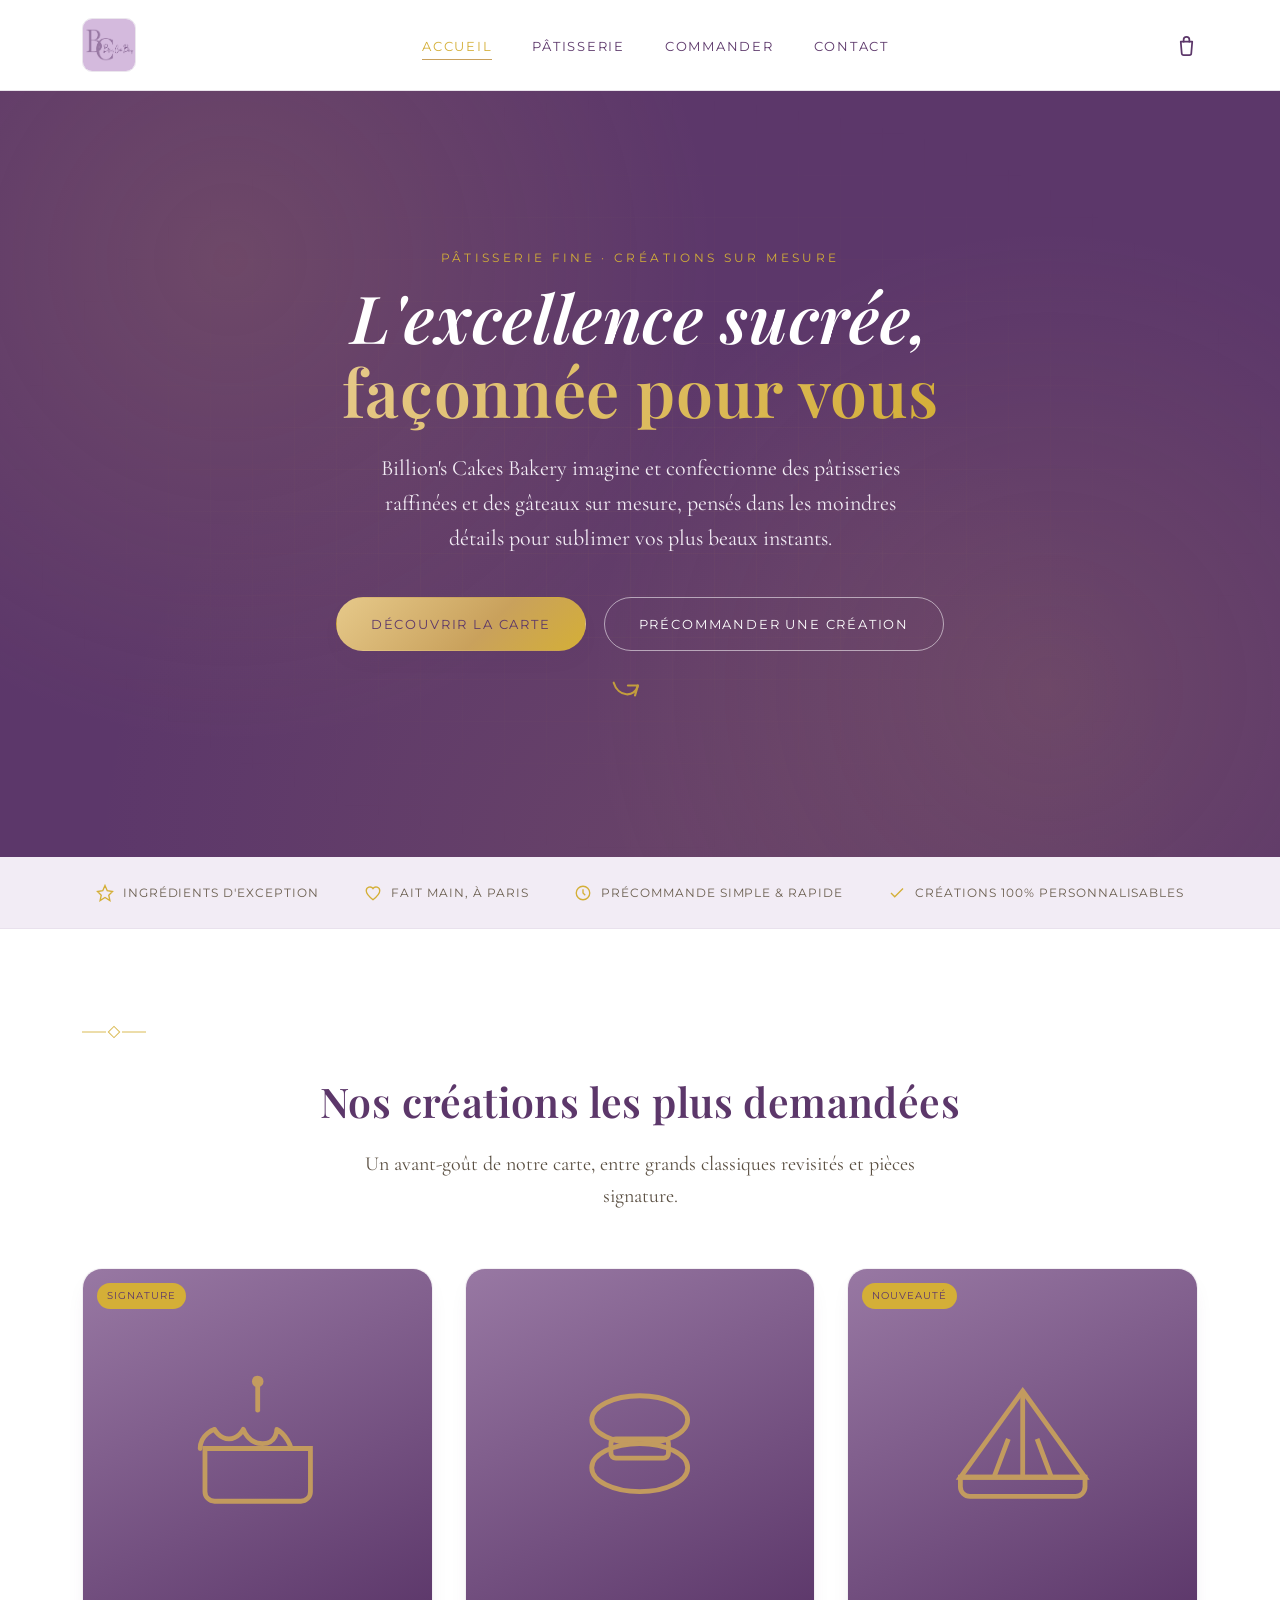
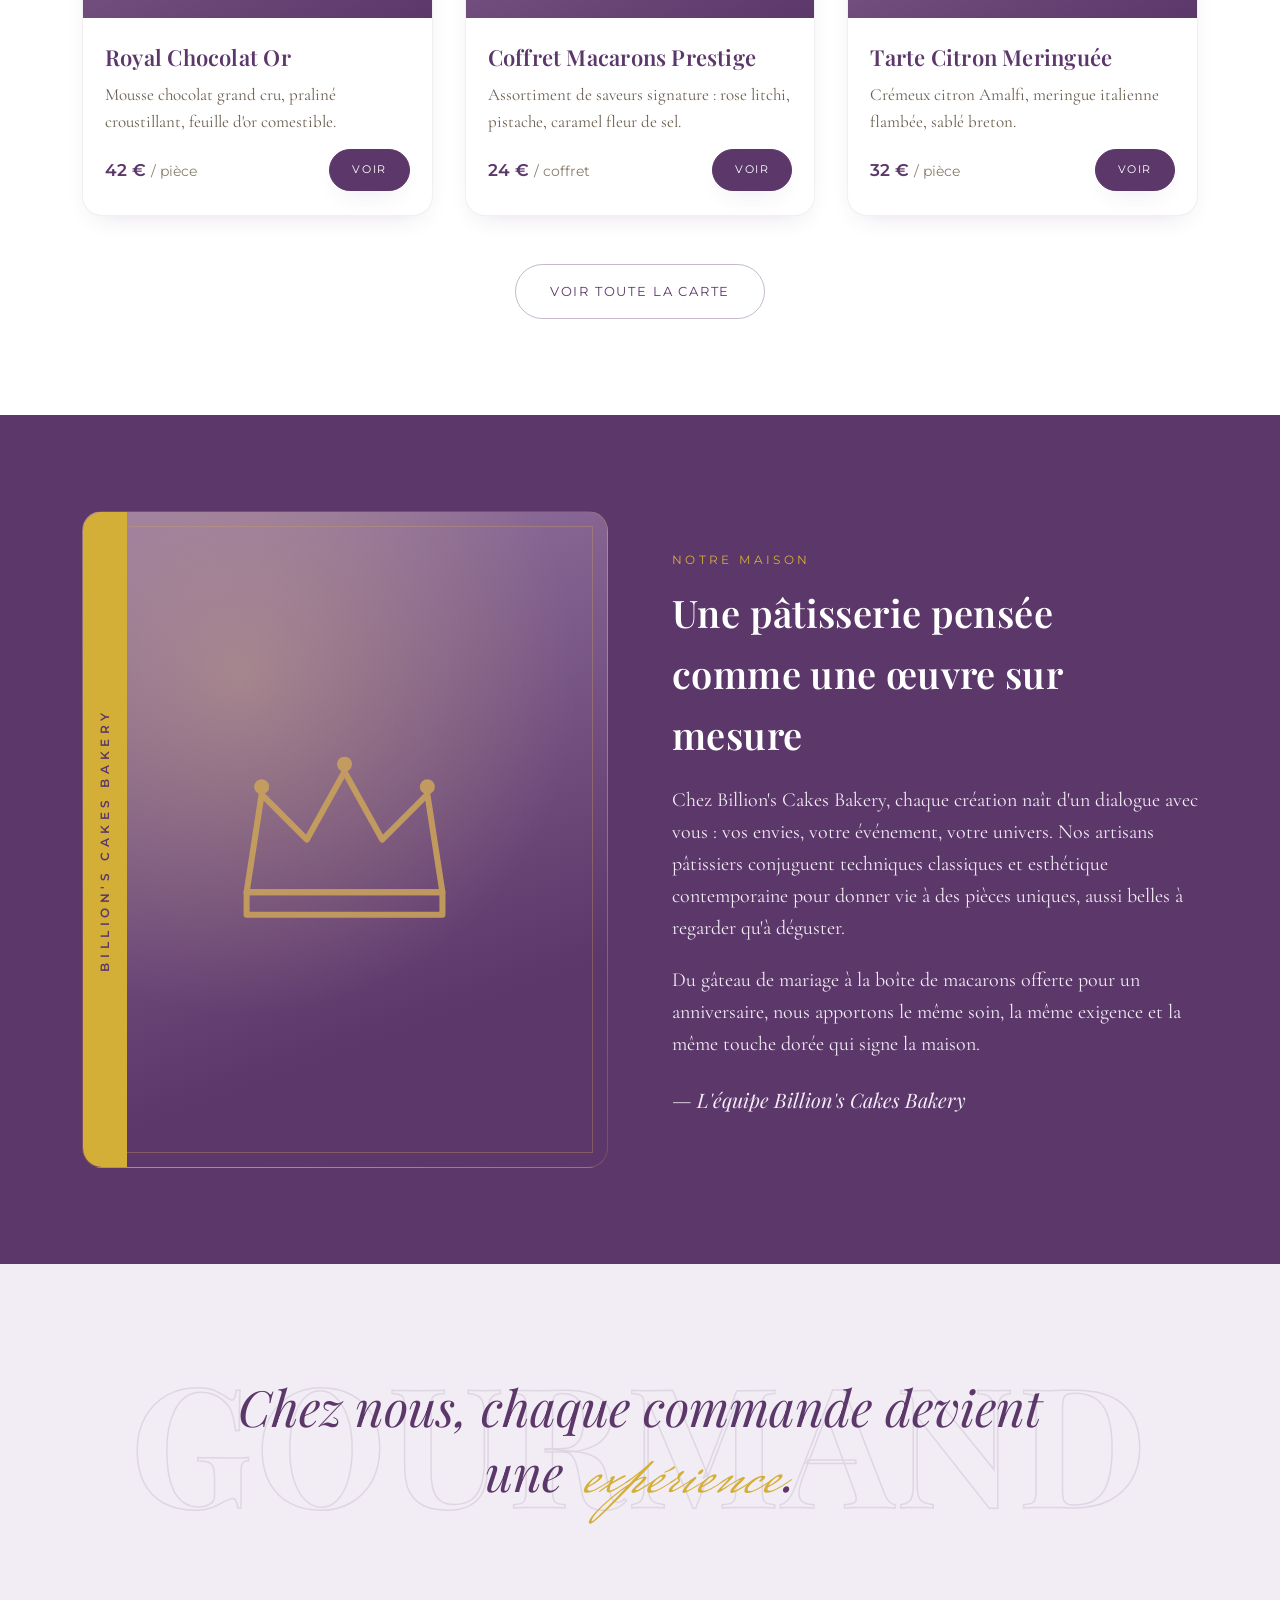
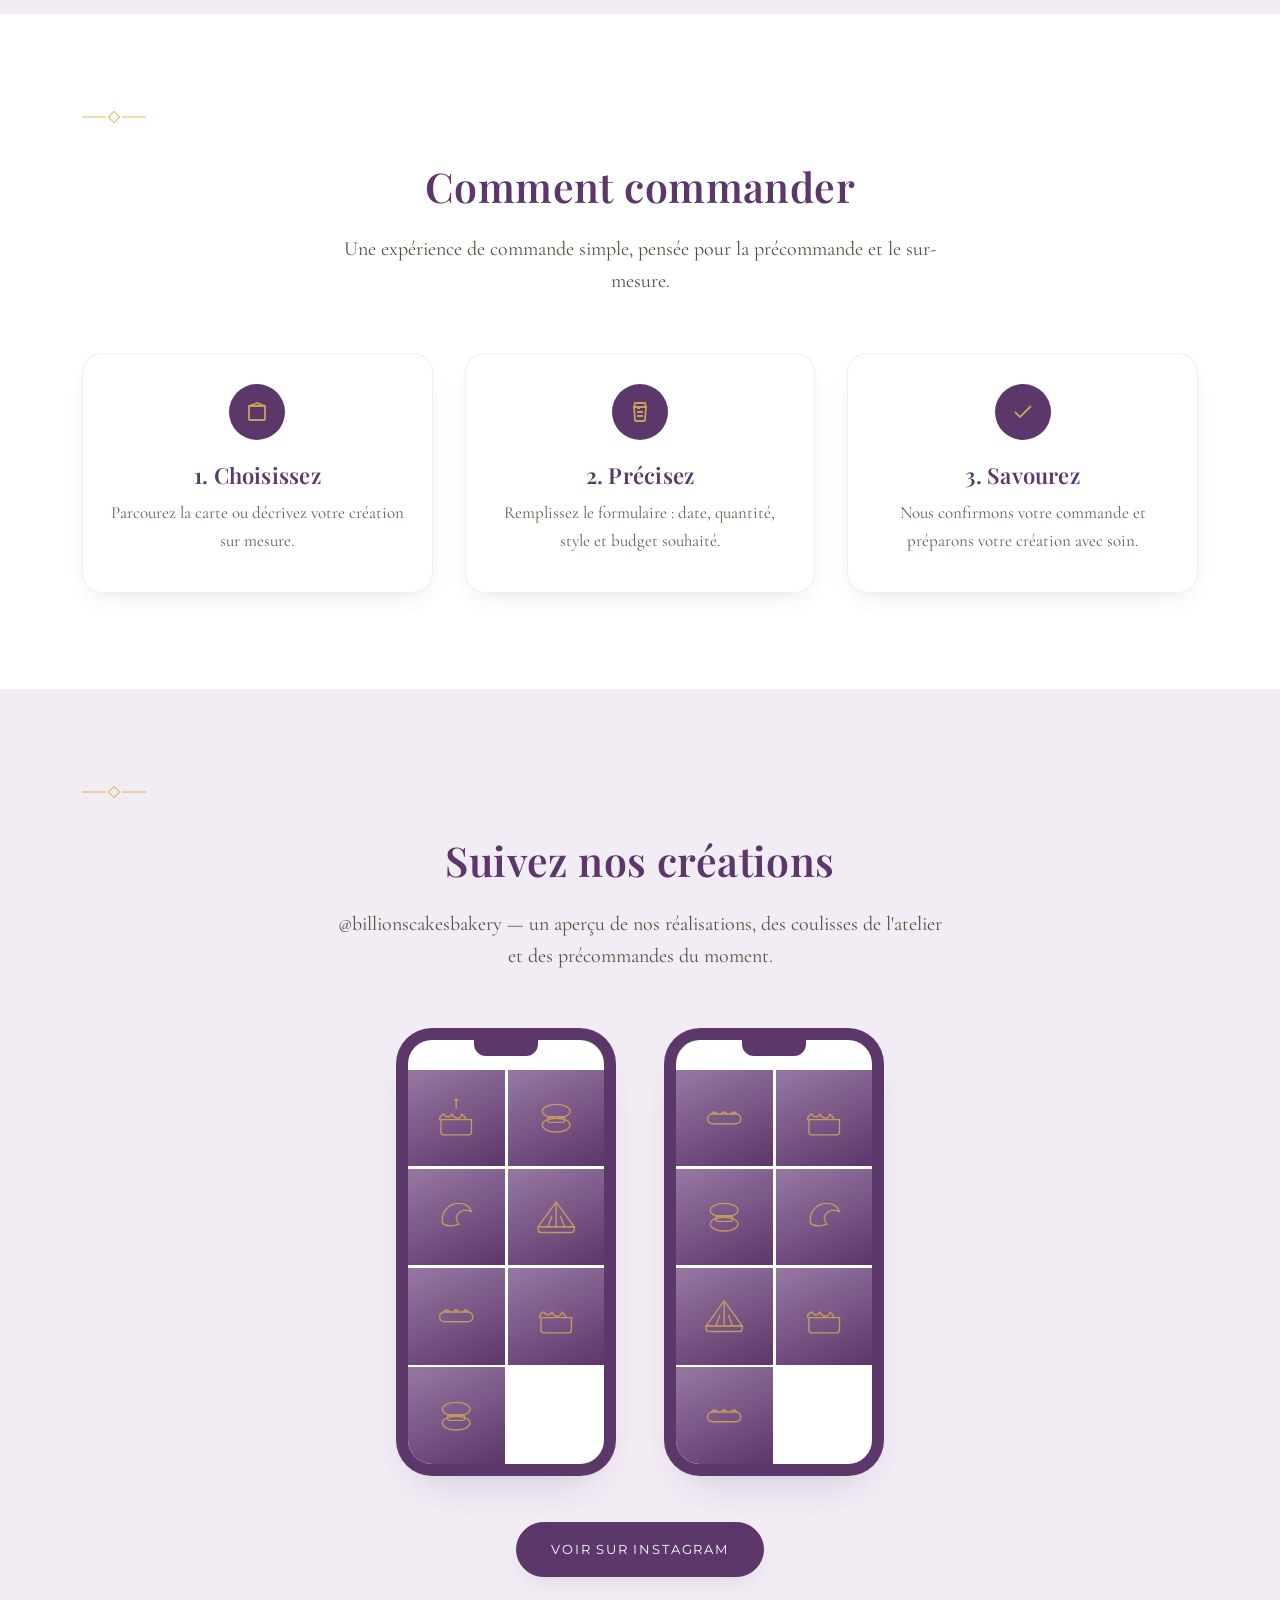
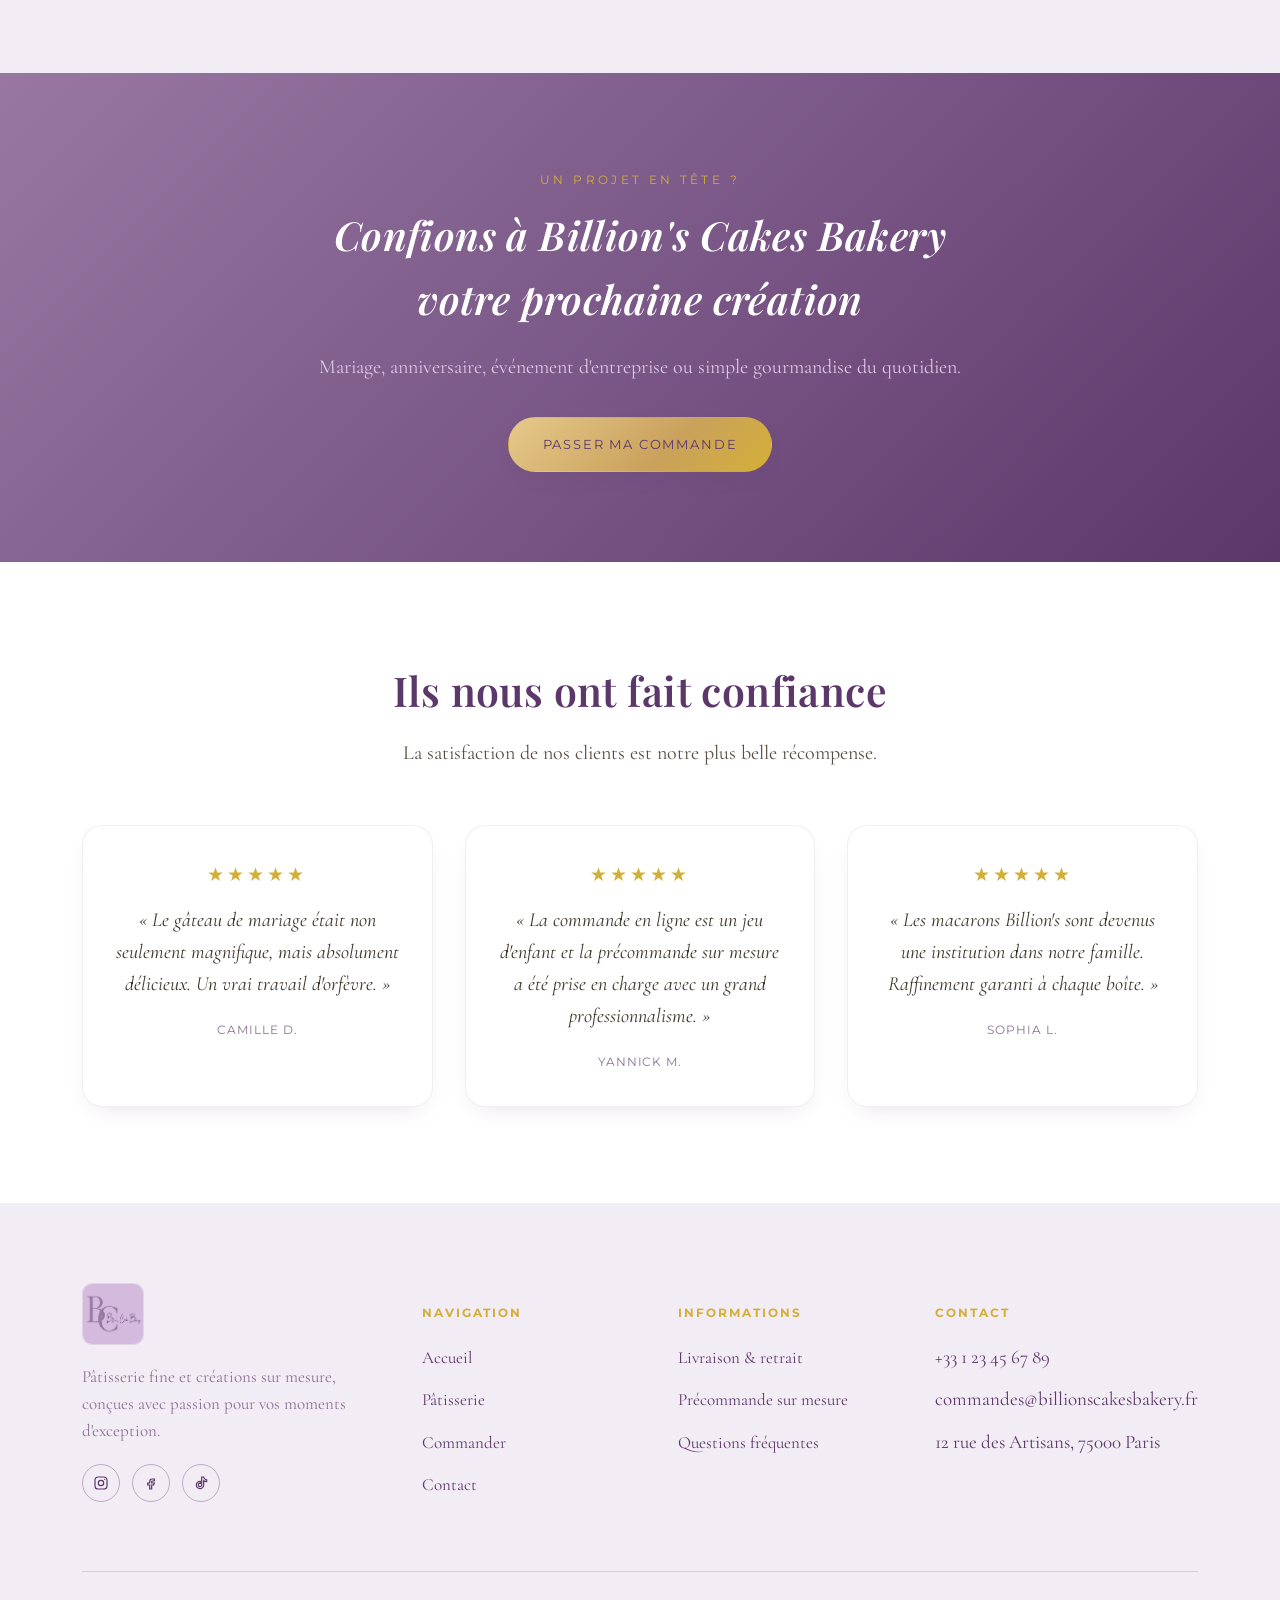
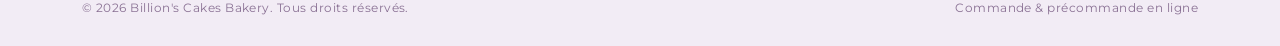
==== commit fc1475c3: "Ajoute des touches éditoriales inspirées d'une page de référence Sur la page d'accueil, en gardant l" ====
--- a/index.html
+++ b/index.html
@@ -43,6 +43,10 @@
       <a href="menu.html" class="btn btn-or">Découvrir la carte</a>
       <a href="commande.html" class="btn btn-outline">Précommander une création</a>
     </div>
+    <svg class="fleche-doodle" style="display:block; margin:26px auto 0;" viewBox="0 0 90 70" fill="none" stroke="currentColor" stroke-width="3" stroke-linecap="round" stroke-linejoin="round">
+      <path d="M8 8c6 20 30 22 34 4"/>
+      <path d="M28 12 42 12 38 26"/>
+    </svg>
   </div>
 </section>
 
@@ -124,6 +128,7 @@
 <section class="section-noir">
   <div class="container about-grid">
     <div class="about-visual reveal reveal--gauche">
+      <div class="about-visual-ruban">Billion's Cakes Bakery</div>
       <svg viewBox="0 0 64 64" fill="none" stroke="currentColor" stroke-width="1.6" stroke-linejoin="round" stroke-linecap="round">
         <path d="M6 46 10 20l12 12 10-18 10 18 12-12 4 26z"/>
         <path d="M6 46h52v6H6z"/>
@@ -139,6 +144,13 @@
       <p>Du gâteau de mariage à la boîte de macarons offerte pour un anniversaire, nous apportons le même soin, la même exigence et la même touche dorée qui signe la maison.</p>
       <p class="signature">— L'équipe Billion's Cakes Bakery</p>
     </div>
+  </div>
+</section>
+
+<section class="bandeau-declaration">
+  <span class="texte-fantome" aria-hidden="true">Gourmand</span>
+  <div class="container reveal">
+    <blockquote>Chez nous, chaque commande devient une <span class="mot-signature">expérience</span>.</blockquote>
   </div>
 </section>
 
@@ -175,6 +187,41 @@
           <p class="produit-desc">Nous confirmons votre commande et préparons votre création avec soin.</p>
         </div>
       </article>
+    </div>
+  </div>
+</section>
+
+<section style="background:var(--ivoire-doux);">
+  <div class="container">
+    <svg class="flourish" viewBox="0 0 64 14" fill="none" stroke="currentColor" stroke-width="1"><line x1="0" y1="7" x2="24" y2="7"/><rect x="28" y="3" width="8" height="8" transform="rotate(45 32 7)"/><line x1="40" y1="7" x2="64" y2="7"/></svg>
+    <h2 class="section-title">Suivez nos créations</h2>
+    <p class="section-sub">@billionscakesbakery — un aperçu de nos réalisations, des coulisses de l'atelier et des précommandes du moment.</p>
+    <div class="galerie-telephones">
+      <div class="telephone reveal">
+        <div class="telephone-ecran">
+          <div class="post-instagram"><svg viewBox="0 0 64 64" fill="none" stroke="currentColor" stroke-width="2"><path d="M10 34h44v18a4 4 0 0 1-4 4H14a4 4 0 0 1-4-4V34z"/><path d="M8 34c0-6 6-8 6-8s2 4 6 4 6-4 6-4 2 6 8 6 6-6 6-6 4 2 6 8" stroke-linecap="round" stroke-linejoin="round"/><path d="M32 18V8" stroke-linecap="round"/><circle cx="32" cy="6" r="2.4" fill="currentColor" stroke="none"/></svg></div>
+          <div class="post-instagram"><svg viewBox="0 0 64 64" fill="none" stroke="currentColor" stroke-width="2"><ellipse cx="32" cy="22" rx="20" ry="10"/><rect x="20" y="30" width="24" height="8" rx="2"/><ellipse cx="32" cy="42" rx="20" ry="10"/></svg></div>
+          <div class="post-instagram"><svg viewBox="0 0 64 64" fill="none" stroke="currentColor" stroke-width="2" stroke-linecap="round"><path d="M12 40c-2-14 8-28 24-28 10 0 16 6 18 12-8-4-16-2-20 4-3 5-2 10 2 14-10 4-20 3-24-2z"/></svg></div>
+          <div class="post-instagram"><svg viewBox="0 0 64 64" fill="none" stroke="currentColor" stroke-width="2"><path d="M32 10 58 46H6L32 10z"/><path d="M6 46h52v4a4 4 0 0 1-4 4H10a4 4 0 0 1-4-4v-4z"/><path d="M32 10v36M20 46l6-16M44 46l-6-16"/></svg></div>
+          <div class="post-instagram"><svg viewBox="0 0 64 64" fill="none" stroke="currentColor" stroke-width="2" stroke-linecap="round"><rect x="8" y="26" width="48" height="14" rx="7"/><path d="M14 26c2-4 6-4 8 0M28 26c2-4 6-4 8 0M42 26c2-4 6-4 8 0"/></svg></div>
+          <div class="post-instagram"><svg viewBox="0 0 64 64" fill="none" stroke="currentColor" stroke-width="2"><path d="M10 34h44v18a4 4 0 0 1-4 4H14a4 4 0 0 1-4-4V34z"/><path d="M8 34c0-6 6-8 6-8s2 4 6 4 6-4 6-4 2 6 8 6 6-6 6-6 4 2 6 8" stroke-linecap="round" stroke-linejoin="round"/></svg></div>
+          <div class="post-instagram"><svg viewBox="0 0 64 64" fill="none" stroke="currentColor" stroke-width="2"><ellipse cx="32" cy="22" rx="20" ry="10"/><rect x="20" y="30" width="24" height="8" rx="2"/><ellipse cx="32" cy="42" rx="20" ry="10"/></svg></div>
+        </div>
+      </div>
+      <div class="telephone reveal" style="transition-delay:0.12s;">
+        <div class="telephone-ecran">
+          <div class="post-instagram"><svg viewBox="0 0 64 64" fill="none" stroke="currentColor" stroke-width="2" stroke-linecap="round"><rect x="8" y="26" width="48" height="14" rx="7"/><path d="M14 26c2-4 6-4 8 0M28 26c2-4 6-4 8 0M42 26c2-4 6-4 8 0"/></svg></div>
+          <div class="post-instagram"><svg viewBox="0 0 64 64" fill="none" stroke="currentColor" stroke-width="2"><path d="M10 34h44v18a4 4 0 0 1-4 4H14a4 4 0 0 1-4-4V34z"/><path d="M8 34c0-6 6-8 6-8s2 4 6 4 6-4 6-4 2 6 8 6 6-6 6-6 4 2 6 8" stroke-linecap="round" stroke-linejoin="round"/></svg></div>
+          <div class="post-instagram"><svg viewBox="0 0 64 64" fill="none" stroke="currentColor" stroke-width="2"><ellipse cx="32" cy="22" rx="20" ry="10"/><rect x="20" y="30" width="24" height="8" rx="2"/><ellipse cx="32" cy="42" rx="20" ry="10"/></svg></div>
+          <div class="post-instagram"><svg viewBox="0 0 64 64" fill="none" stroke="currentColor" stroke-width="2" stroke-linecap="round"><path d="M12 40c-2-14 8-28 24-28 10 0 16 6 18 12-8-4-16-2-20 4-3 5-2 10 2 14-10 4-20 3-24-2z"/></svg></div>
+          <div class="post-instagram"><svg viewBox="0 0 64 64" fill="none" stroke="currentColor" stroke-width="2"><path d="M32 10 58 46H6L32 10z"/><path d="M6 46h52v4a4 4 0 0 1-4 4H10a4 4 0 0 1-4-4v-4z"/><path d="M32 10v36M20 46l6-16M44 46l-6-16"/></svg></div>
+          <div class="post-instagram"><svg viewBox="0 0 64 64" fill="none" stroke="currentColor" stroke-width="2"><path d="M10 34h44v18a4 4 0 0 1-4 4H14a4 4 0 0 1-4-4V34z"/><path d="M8 34c0-6 6-8 6-8s2 4 6 4 6-4 6-4 2 6 8 6 6-6 6-6 4 2 6 8" stroke-linecap="round" stroke-linejoin="round"/></svg></div>
+          <div class="post-instagram"><svg viewBox="0 0 64 64" fill="none" stroke="currentColor" stroke-width="2" stroke-linecap="round"><rect x="8" y="26" width="48" height="14" rx="7"/><path d="M14 26c2-4 6-4 8 0M28 26c2-4 6-4 8 0M42 26c2-4 6-4 8 0"/></svg></div>
+        </div>
+      </div>
+    </div>
+    <div style="text-align:center;">
+      <a href="#" class="btn btn-noir">Voir sur Instagram</a>
     </div>
   </div>
 </section>
--- a/css/style.css
+++ b/css/style.css
@@ -3,7 +3,7 @@
    Palette : noir profond, or, ivoire — typographie élégante
    ========================================================= */
 
-@import url('https://fonts.googleapis.com/css2?family=Playfair+Display:ital,wght@0,500;0,600;0,700;1,500&family=Cormorant+Garamond:ital,wght@0,400;0,500;0,600;1,400&family=Montserrat:wght@300;400;500;600&display=swap');
+@import url('https://fonts.googleapis.com/css2?family=Playfair+Display:ital,wght@0,500;0,600;0,700;1,500&family=Cormorant+Garamond:ital,wght@0,400;0,500;0,600;1,400&family=Montserrat:wght@300;400;500;600&family=Mrs+Saint+Delafield&display=swap');
 
 :root {
   --noir: #5c376a;
@@ -22,6 +22,7 @@
   --police-titre: 'Playfair Display', serif;
   --police-corps: 'Cormorant Garamond', serif;
   --police-ui: 'Montserrat', sans-serif;
+  --police-script: 'Mrs Saint Delafield', cursive;
 
   --rayon: 20px;
   --rayon-sm: 13px;
@@ -761,6 +762,137 @@
   letter-spacing: 0.04em;
 }
 
+/* ---------- Accents éditoriaux ---------- */
+.mot-signature {
+  font-family: var(--police-script);
+  font-size: 1.5em;
+  line-height: 0.6;
+  color: var(--or-vif);
+  padding: 0 0.05em;
+}
+
+.texte-fantome {
+  position: absolute;
+  top: 50%;
+  left: 50%;
+  transform: translate(-50%, -50%);
+  z-index: 0;
+  white-space: nowrap;
+  pointer-events: none;
+  user-select: none;
+  font-family: var(--police-titre);
+  font-weight: 700;
+  text-transform: uppercase;
+  letter-spacing: 0.02em;
+  font-size: clamp(70px, 13vw, 190px);
+  color: transparent;
+  -webkit-text-stroke: 1.5px rgba(92, 55, 106, 0.12);
+}
+
+.bandeau-declaration {
+  position: relative;
+  overflow: hidden;
+  background: var(--ivoire-doux);
+  text-align: center;
+  padding: 110px 0;
+}
+.bandeau-declaration .container { position: relative; z-index: 1; }
+.bandeau-declaration blockquote {
+  margin: 0;
+  font-family: var(--police-titre);
+  font-style: italic;
+  font-size: clamp(28px, 4vw, 50px);
+  line-height: 1.3;
+  max-width: 880px;
+  margin: 0 auto;
+  color: var(--noir);
+}
+
+/* ---------- Ruban éditorial (visuel "à propos") ---------- */
+.about-visual { position: relative; }
+.about-visual-ruban {
+  position: absolute;
+  top: 0;
+  left: 0;
+  bottom: 0;
+  width: 44px;
+  z-index: 2;
+  background: var(--or-vif);
+  color: var(--noir);
+  display: flex;
+  align-items: center;
+  justify-content: center;
+  writing-mode: vertical-rl;
+  transform: rotate(180deg);
+  font-family: var(--police-ui);
+  font-size: 12px;
+  font-weight: 600;
+  letter-spacing: 0.38em;
+  text-transform: uppercase;
+}
+
+/* ---------- Mockups téléphone (réseaux sociaux) ---------- */
+.galerie-telephones {
+  display: flex;
+  justify-content: center;
+  gap: 48px;
+  flex-wrap: wrap;
+  margin: 12px 0 46px;
+}
+.telephone {
+  width: 220px;
+  height: 448px;
+  background: var(--noir);
+  border-radius: 36px;
+  padding: 12px;
+  box-shadow: var(--ombre-douce);
+  position: relative;
+  transition: var(--transition-soft);
+}
+.telephone:hover { transform: translateY(-8px) rotate(-1deg); }
+.telephone::before {
+  content: "";
+  position: absolute;
+  top: 12px;
+  left: 50%;
+  transform: translateX(-50%);
+  width: 64px;
+  height: 16px;
+  background: var(--noir);
+  border-radius: 0 0 12px 12px;
+  z-index: 2;
+}
+.telephone-ecran {
+  width: 100%;
+  height: 100%;
+  background: var(--ivoire);
+  border-radius: 24px;
+  overflow: hidden;
+  display: grid;
+  grid-template-columns: 1fr 1fr;
+  gap: 3px;
+  padding-top: 30px;
+}
+.post-instagram {
+  aspect-ratio: 1 / 1;
+  min-width: 0;
+  min-height: 0;
+  background: linear-gradient(155deg, var(--noir-doux), var(--noir));
+  display: flex;
+  align-items: center;
+  justify-content: center;
+  overflow: hidden;
+}
+.post-instagram svg { width: 46%; color: var(--or); opacity: 0.92; }
+
+/* ---------- Flèche manuscrite ---------- */
+.fleche-doodle {
+  color: var(--or-vif);
+  width: 64px;
+  height: auto;
+  opacity: 0.85;
+}
+
 /* ---------- Retour en haut ---------- */
 .retour-haut {
   position: fixed;
